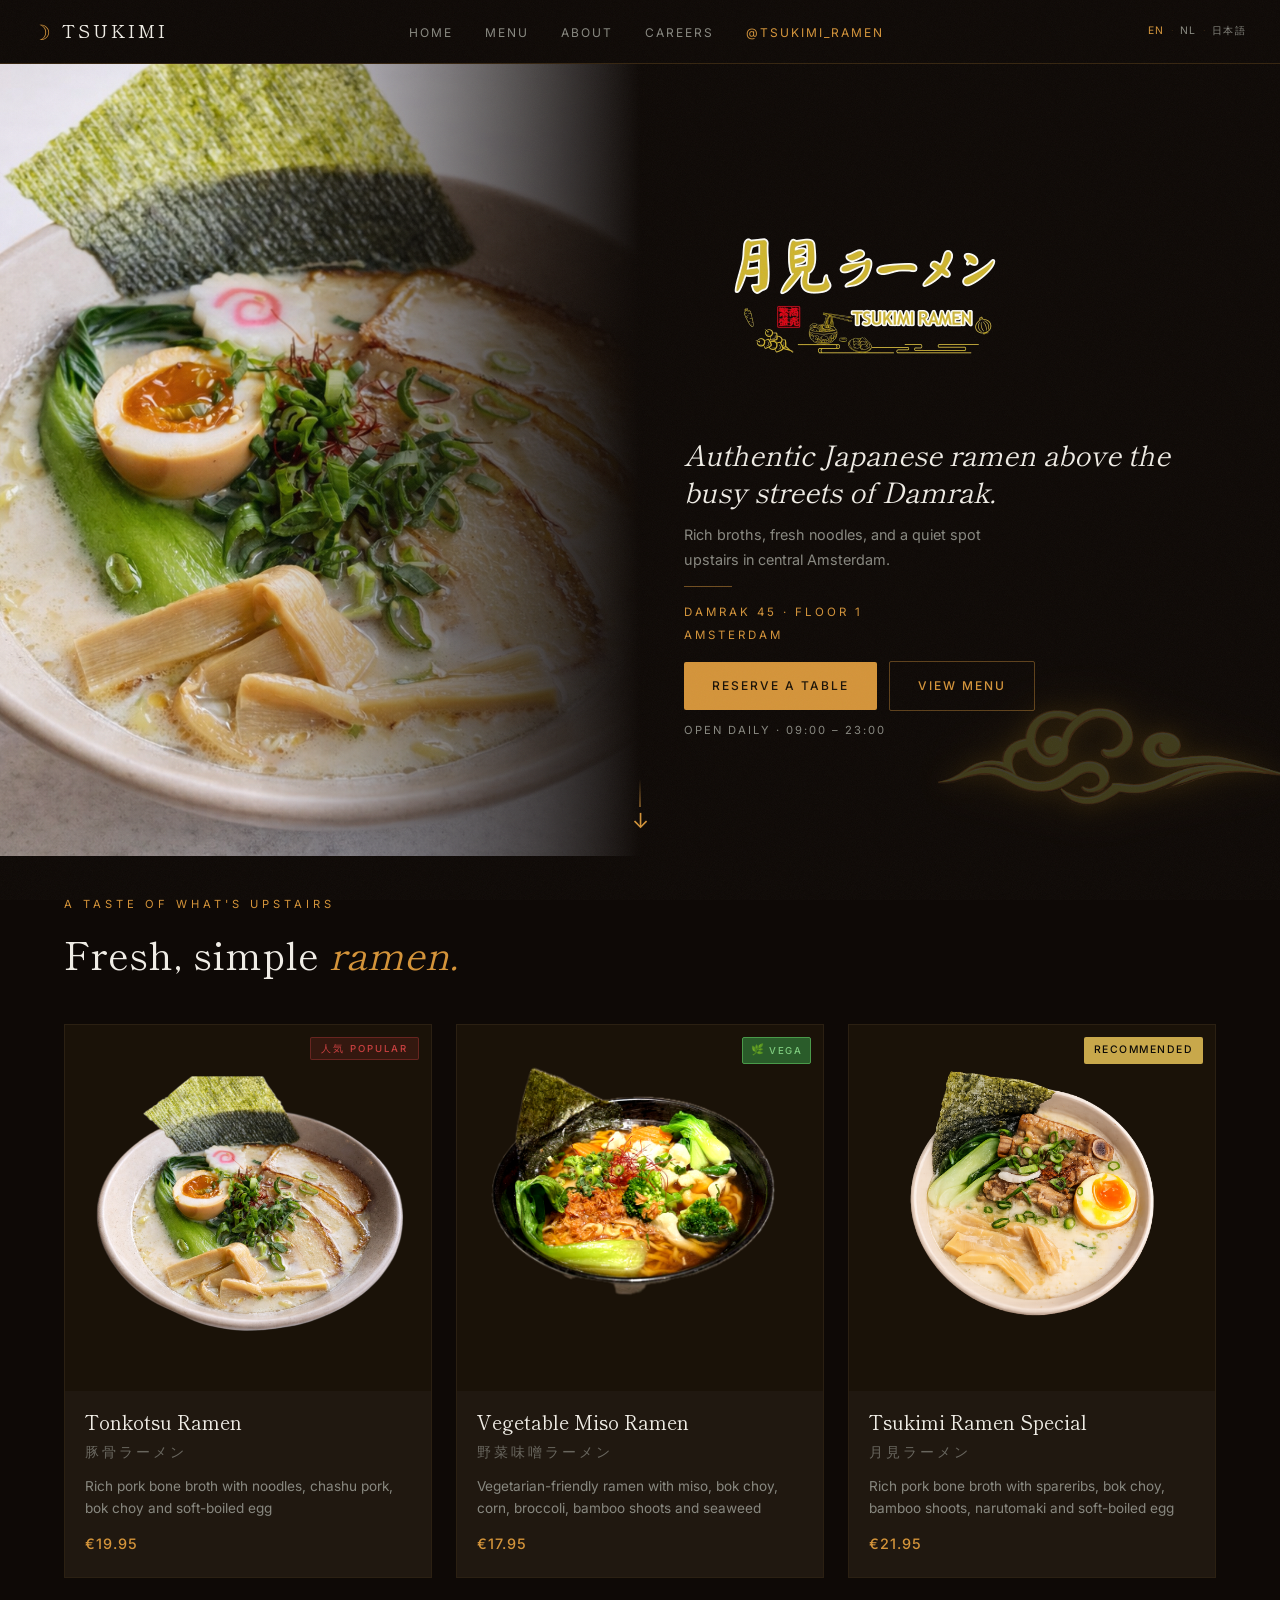
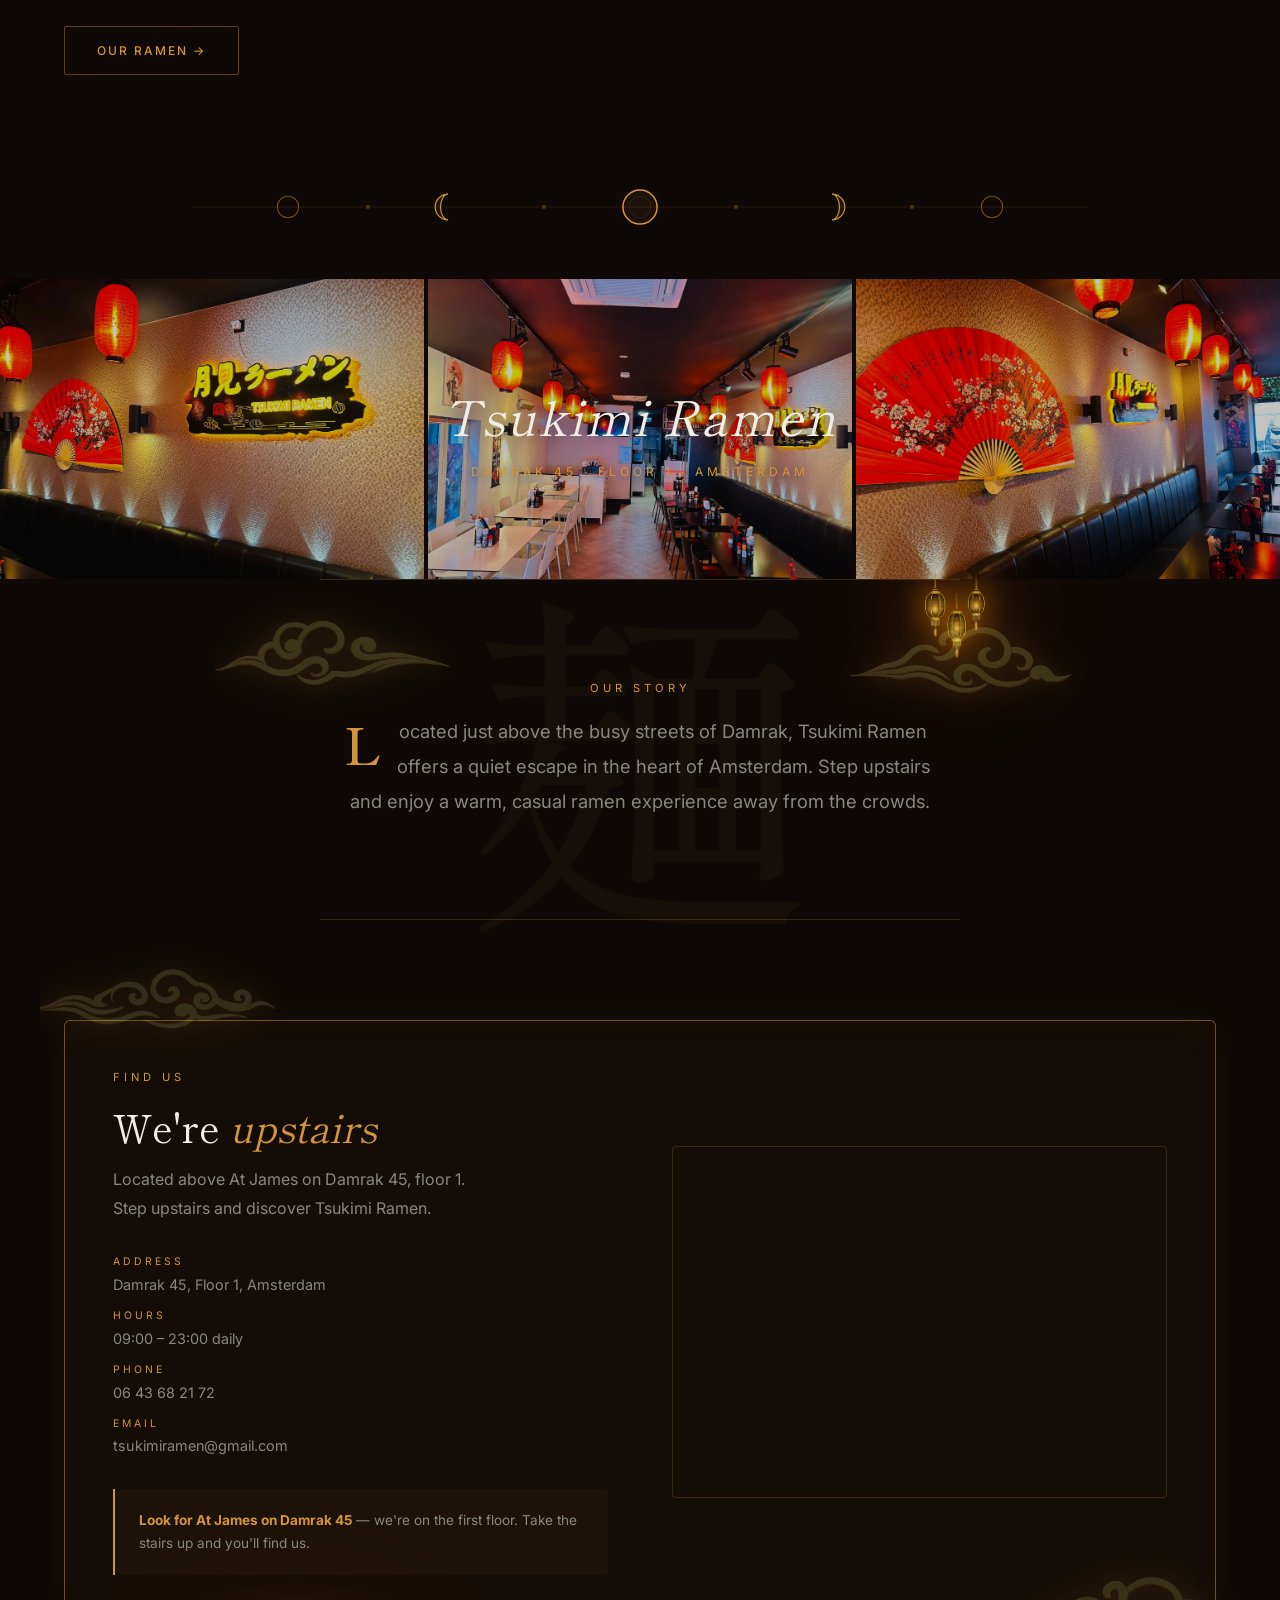
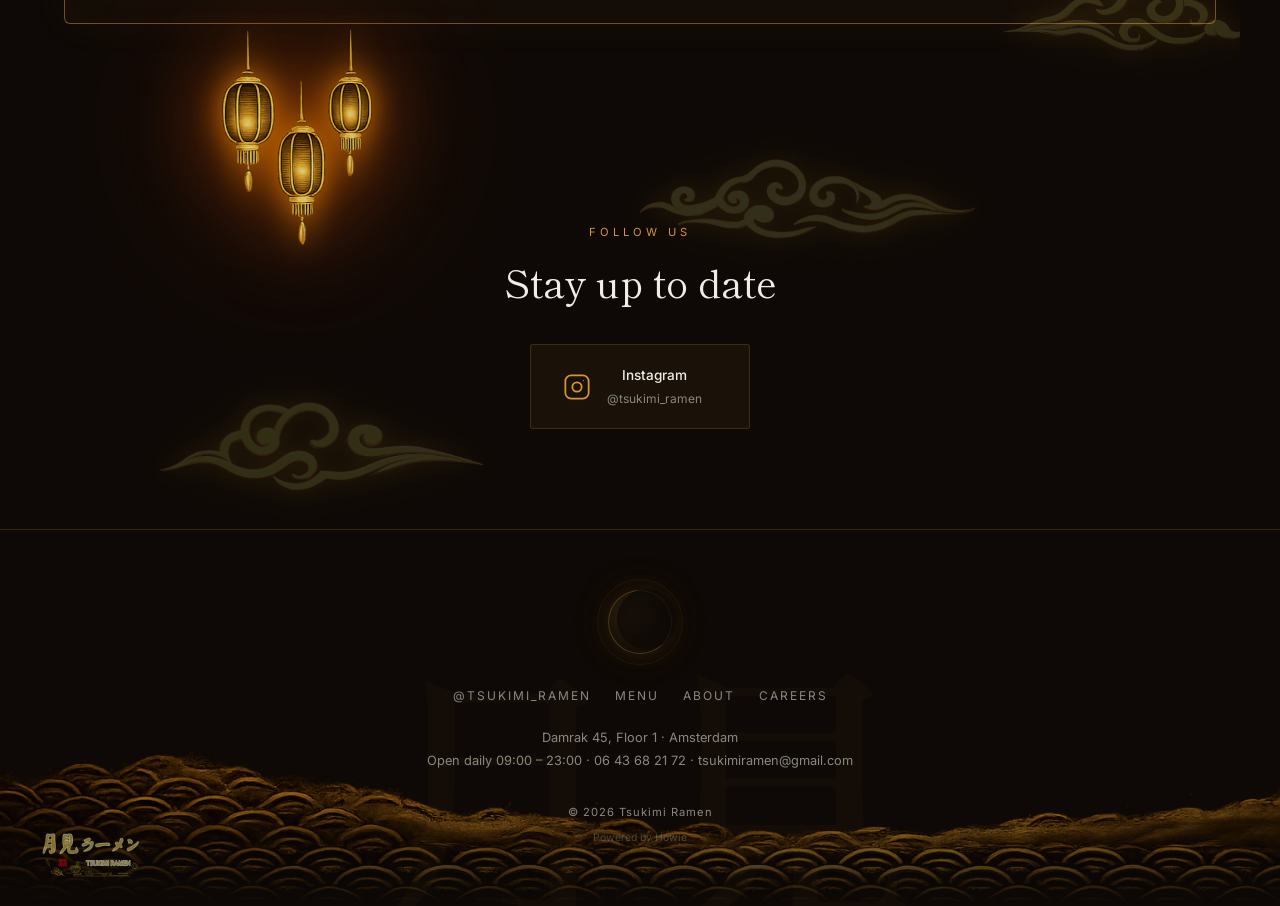
==== index.html @ 4ebd6de1 "SEO changes" ====
<!DOCTYPE html>
<html lang="en">
<head>
  <meta charset="UTF-8">
  <meta name="viewport" content="width=device-width, initial-scale=1.0">
  <title>Tsukimi Ramen — Authentic Japanese Ramen in Amsterdam</title>
  <meta name="description" content="Authentic Japanese ramen above the busy streets of Damrak. Fresh broths, handmade noodles, and a cosy spot upstairs at Damrak 45, Floor 1, Amsterdam. Open daily 09:00–23:00.">
  <meta name="keywords" content="ramen Amsterdam, Japanese restaurant Amsterdam, Tsukimi Ramen, Damrak ramen, tonkotsu ramen, ramen Centrum Amsterdam">
  <meta name="robots" content="index, follow">
  <link rel="canonical" href="https://tsukimi-ramen.com/">

  <!-- Open Graph -->
  <meta property="og:type" content="website">
  <meta property="og:url" content="https://tsukimi-ramen.com/">
  <meta property="og:title" content="Tsukimi Ramen — Authentic Japanese Ramen in Amsterdam">
  <meta property="og:description" content="Fresh broths, handmade noodles, and a cosy spot upstairs at Damrak 45, Floor 1, Amsterdam. Open daily 09:00–23:00.">
  <meta property="og:image" content="https://tsukimi-ramen.com/tsukimifotos/tsukimiramen-sfeer-2.jpg">
  <meta property="og:locale" content="en_US">
  <meta property="og:locale:alternate" content="nl_NL">
  <meta property="og:site_name" content="Tsukimi Ramen">

  <!-- Twitter Card -->
  <meta name="twitter:card" content="summary_large_image">
  <meta name="twitter:title" content="Tsukimi Ramen — Authentic Japanese Ramen in Amsterdam">
  <meta name="twitter:description" content="Fresh broths, handmade noodles, and a cosy spot upstairs at Damrak 45, Floor 1, Amsterdam.">
  <meta name="twitter:image" content="https://tsukimi-ramen.com/tsukimifotos/tsukimiramen-sfeer-2.jpg">

  <link rel="icon" href="images/logo.png" type="image/png">

  <!-- JSON-LD Restaurant Schema -->
  <script type="application/ld+json">
  {
    "@context": "https://schema.org",
    "@type": "Restaurant",
    "name": "Tsukimi Ramen",
    "url": "https://tsukimi-ramen.com",
    "logo": "https://tsukimi-ramen.com/images/tsukimi_ramen_logo_transparant.png",
    "image": "https://tsukimi-ramen.com/tsukimifotos/tsukimiramen-sfeer-2.jpg",
    "description": "Authentic Japanese ramen above the busy streets of Damrak. Fresh broths, handmade noodles, and a cosy spot on the first floor.",
    "servesCuisine": ["Japanese", "Ramen"],
    "priceRange": "€€",
    "telephone": "+31643682172",
    "email": "tsukimiramen@gmail.com",
    "address": {
      "@type": "PostalAddress",
      "streetAddress": "Damrak 45, Floor 1",
      "addressLocality": "Amsterdam",
      "postalCode": "1012 LK",
      "addressCountry": "NL"
    },
    "geo": {
      "@type": "GeoCoordinates",
      "latitude": 52.376032,
      "longitude": 4.892776
    },
    "openingHoursSpecification": [
      {
        "@type": "OpeningHoursSpecification",
        "dayOfWeek": ["Monday","Tuesday","Wednesday","Thursday","Friday","Saturday","Sunday"],
        "opens": "09:00",
        "closes": "23:00"
      }
    ],
    "sameAs": ["https://www.instagram.com/tsukimi_ramen"]
  }
  </script>
  <link rel="stylesheet" href="css/style.css">
</head>
<body>

  <!-- NAV -->
  <nav class="site-nav">
    <a href="/" class="nav-logo"><span>☽</span> Tsukimi</a>
    <button class="hamburger" id="nav-toggle-btn" aria-label="Menu"><span class="bar"></span><span class="bar"></span><span class="bar"></span></button>
    <ul class="nav-links">
      <li><a href="/" data-i18n="nav.home">Home</a></li>
      <li><a href="/menu" data-i18n="nav.menu">Menu</a></li>
      <li><a href="/about" data-i18n="nav.about">About</a></li>
      <li><a href="/careers" data-i18n="nav.careers">Vacatures</a></li>
      <li><a href="https://www.instagram.com/tsukimi_ramen" target="_blank" rel="noopener" class="nav-instagram">@tsukimi_ramen</a></li>
    </ul>
    <div class="lang-switcher">
      <button data-lang="en">EN</button>
      <span class="lang-dot">·</span>
      <button data-lang="nl">NL</button>
      <span class="lang-dot">·</span>
      <button data-lang="ja">日本語</button>
    </div>
  </nav>

  <main>

    <!-- HERO -->
    <section class="hero" style="position:relative;">
      <img src="images/wolk2-nobg.png" aria-hidden="true" style="position:absolute;left:-20px;bottom:20px;width:35%;opacity:0.2;pointer-events:none;z-index:0;">
      <img src="images/wolk3-nobg.png" aria-hidden="true" style="position:absolute;right:-20px;bottom:20px;width:30%;opacity:0.2;pointer-events:none;z-index:0;">

      <!-- Left: restaurant photo -->
      <div class="hero-photo hero-slideshow">
        <img src="tsukimifotos/tsukimiramen-sfeer-2.jpg" alt="Tsukimi Ramen restaurant" class="hero-photo-img slide active">
        <img src="tsukimifotos/Tonkotsu Foto Website.PNG" alt="Tonkotsu Ramen" class="hero-photo-img slide">
        <img src="tsukimifotos/tsukimiramen-restaurant.jpg" alt="Tsukimi Ramen restaurant" class="hero-photo-img slide">
        <img src="tsukimifotos/tsukimiramen-sfeer neon licht.jpg" alt="Tsukimi Ramen sfeer" class="hero-photo-img slide">
        <img src="tsukimifotos/tsukimi-wallart.jpg" alt="Tsukimi Ramen wandkunst" class="hero-photo-img slide">
        <img src="tsukimifotos/tsukimi-ramen-wallart2.jpg" alt="Tsukimi Ramen wandkunst 2" class="hero-photo-img slide">
        <img src="tsukimifotos/japanese-fan.jpg" alt="Japanse waaier" class="hero-photo-img slide">
      </div>

      <!-- Right: content -->
      <div class="hero-content">
        <img src="images/tsukimi_ramen_logo_transparant.png" alt="Tsukimi Ramen" class="hero-logo">
        <p class="hero-tagline" data-i18n="hero.tagline">Authentic Japanese ramen above the busy streets of Damrak.</p>
        <p class="hero-sub" data-i18n="hero.sub">Rich broths, fresh noodles, and a quiet spot upstairs in central Amsterdam.</p>
        <div class="hero-divider"></div>
        <p class="hero-address" data-i18n-html="hero.address">Damrak 45 · Floor 1<br>Amsterdam</p>
        <div class="hero-ctas">
          <a href="https://guestplan.io/?i=e2191dab7299da471a5be8f6a9a50a528686c3e5" target="_blank" rel="noopener" class="btn btn-red" data-i18n="hero.reserveBtn">Reserve a table</a>
          <a href="/menu" class="btn btn-outline" data-i18n="hero.viewMenu">View Menu</a>
        </div>
        <p class="hero-hours" data-i18n="hero.hours">Open daily · 09:00 – 23:00</p>
      </div>

      <div class="hero-arrow" aria-hidden="true"></div>
    </section>

    <!-- MENU PREVIEW -->
    <section class="section menu-preview" style="padding-top: 40px;">
      <div class="menu-preview-header reveal">
        <p class="section-label" data-i18n="menuPreview.label">A taste of what's upstairs</p>
        <h2 data-i18n-html="menuPreview.heading">Fresh, simple <em>ramen.</em></h2>
      </div>
      <div class="menu-preview-grid">

        <div class="preview-card reveal reveal-delay-1">
          <span class="hanko">人気 Popular</span>
          <div class="preview-card-shine"></div>
          <div class="preview-card-img" style="background-image: url('images/pork-bone-ramen-nobg.png'); background-size: 108%;"></div>
          <div class="preview-card-body">
            <h3 data-i18n="card.tonkotsu.name">Tonkotsu Ramen</h3>
            <p class="preview-card-jp">豚骨ラーメン</p>
            <p data-i18n="card.tonkotsu.desc">Rich pork bone broth with noodles, chashu pork, bok choy and soft-boiled egg</p>
            <span class="preview-price">€19.95</span>
          </div>
        </div>

        <div class="preview-card reveal reveal-delay-2">
          <span class="vega-tag">Vega</span>
          <div class="preview-card-shine"></div>
          <div class="preview-card-img" style="background-image: url('images/vegetarian-ramen-nobg.png')"></div>
          <div class="preview-card-body">
            <h3 data-i18n="card.veg.name">Vegetable Miso Ramen</h3>
            <p class="preview-card-jp">野菜味噌ラーメン</p>
            <p data-i18n="card.veg.desc">Vegetarian-friendly ramen with miso, bok choy, corn, broccoli, bamboo shoots and seaweed</p>
            <span class="preview-price">€17.95</span>
          </div>
        </div>

        <div class="preview-card reveal reveal-delay-3">
          <span class="recommended-tag">Recommended</span>
          <div class="preview-card-shine"></div>
          <div class="preview-card-img" style="background-image: url('images/tsukimi-special-ramen.png'); background-size: 78%;"></div>
          <div class="preview-card-body">
            <h3 data-i18n="card.special.name">Tsukimi Ramen Special</h3>
            <p class="preview-card-jp">月見ラーメン</p>
            <p data-i18n="card.special.desc">Rich pork bone broth with spareribs, bok choy, bamboo shoots, narutomaki and soft-boiled egg</p>
            <span class="preview-price">€21.95</span>
          </div>
        </div>

      </div>
      <div class="menu-preview-cta reveal">
        <a href="/menu" class="btn btn-outline" data-i18n="menuPreview.cta">Our Ramen &rarr;</a>
      </div>
    </section>

    <!-- DIVIDER: Moon phases -->
    <div class="svg-divider" aria-hidden="true">
      <svg viewBox="0 0 1200 60" fill="none" xmlns="http://www.w3.org/2000/svg">
        <line x1="180" y1="30" x2="1020" y2="30" stroke="#d4943a" stroke-width="0.4" opacity="0.25"/>
        <circle cx="270" cy="30" r="10" stroke="#d4943a" stroke-width="1" opacity="0.5"/>
        <path d="M 420,18 A 12,12 0,0,0 420,42 A 7,12 0,0,1 420,18 Z" stroke="#d4943a" stroke-width="1.1" fill="#d4943a" fill-opacity="0.08"/>
        <circle cx="600" cy="30" r="16" stroke="#d4943a" stroke-width="1.4"/>
        <circle cx="600" cy="30" r="16" fill="#d4943a" fill-opacity="0.06"/>
        <circle cx="600" cy="30" r="10" stroke="#d4943a" stroke-width="0.4" opacity="0.3"/>
        <path d="M 780,18 A 12,12 0,0,1 780,42 A 7,12 0,0,0 780,18 Z" stroke="#d4943a" stroke-width="1.1" fill="#d4943a" fill-opacity="0.08"/>
        <circle cx="930" cy="30" r="10" stroke="#d4943a" stroke-width="1" opacity="0.5"/>
        <circle cx="345" cy="30" r="2" fill="#d4943a" opacity="0.3"/>
        <circle cx="510" cy="30" r="2" fill="#d4943a" opacity="0.3"/>
        <circle cx="690" cy="30" r="2" fill="#d4943a" opacity="0.3"/>
        <circle cx="855" cy="30" r="2" fill="#d4943a" opacity="0.3"/>
      </svg>
    </div>

    <!-- PHOTO STRIP -->
    <div class="foto-strip">
      <div class="foto-strip-item"><img src="tsukimifotos/tsukimiramen-sfeer neon licht.jpg" alt="Sfeer" loading="lazy"></div>
      <div class="foto-strip-item"><img src="tsukimifotos/tsukimiramen-restaurant.jpg" alt="Restaurant" loading="lazy"></div>
      <div class="foto-strip-item"><img src="tsukimifotos/tsukimiramen-sfeer-2.jpg" alt="Sfeer 2" loading="lazy"></div>
      <div class="foto-strip-overlay">
        <p class="foto-strip-label">Tsukimi Ramen</p>
        <p class="foto-strip-sub">Damrak 45 · Floor 1 · Amsterdam</p>
      </div>
    </div>

    <!-- CONCEPT -->
    <section class="section-center concept" style="position:relative;">
      <img src="images/wolk3-nobg.png" aria-hidden="true" style="position:absolute;left:-120px;top:20px;width:40%;opacity:0.18;pointer-events:none;">
      <img src="images/wolk4-nobg.png" aria-hidden="true" style="position:absolute;right:-120px;top:10px;width:37%;opacity:0.18;transform:scaleX(-1);pointer-events:none;">
      <img src="images/lantern.png" aria-hidden="true" style="position:absolute;right:-60px;top:-10px;width:20%;opacity:0.8;pointer-events:none;z-index:0;filter:drop-shadow(0 0 15px rgba(255,140,0,0.9)) drop-shadow(0 0 40px rgba(255,100,0,0.6)) drop-shadow(0 0 80px rgba(255,80,0,0.3));">
      <span class="concept-kanji" aria-hidden="true">麺</span>
      <p class="section-label" data-i18n="concept.label">Our story</p>
      <p class="concept-text" data-i18n="concept.text">
        Located just above the busy streets of Damrak, Tsukimi Ramen offers a quiet escape
        in the heart of Amsterdam. Step upstairs and enjoy a warm, casual ramen experience
        away from the crowds.
      </p>
    </section>


    <!-- LOCATION -->
    <section class="section location" style="position:relative;overflow:hidden;">
      <img src="images/wolk2-nobg.png" aria-hidden="true" style="position:absolute;left:-20px;top:30px;width:22%;opacity:0.15;pointer-events:none;z-index:0;">
      <img src="images/wolk4-nobg.png" aria-hidden="true" style="position:absolute;right:-20px;bottom:30px;width:22%;opacity:0.15;transform:scaleX(-1);pointer-events:none;z-index:0;">
      <div class="location-inner">
        <div class="location-text">
          <p class="section-label" data-i18n="location.label">Find us</p>
          <h2 data-i18n-html="location.heading">We're <em>upstairs</em></h2>
          <p class="location-desc" data-i18n-html="location.desc">
            Located above At James on Damrak 45, floor 1.<br>
            Step upstairs and discover Tsukimi Ramen.
          </p>
          <div class="location-details">
            <div class="location-item">
              <span class="location-key" data-i18n="location.addrKey">Address</span>
              <span data-i18n="location.addrVal">Damrak 45, Floor 1, Amsterdam</span>
            </div>
            <div class="location-item">
              <span class="location-key" data-i18n="location.hoursKey">Hours</span>
              <span data-i18n="location.hoursVal">09:00 – 23:00 daily</span>
            </div>
            <div class="location-item">
              <span class="location-key" data-i18n="location.phoneKey">Phone</span>
              <a href="tel:+31643682172">06 43 68 21 72</a>
            </div>
            <div class="location-item">
              <span class="location-key" data-i18n="location.emailKey">Email</span>
              <a href="mailto:tsukimiramen@gmail.com">tsukimiramen@gmail.com</a>
            </div>
          </div>
          <div class="location-note">
            <p data-i18n-html="location.note"><strong>Look for At James on Damrak 45</strong> — we're on the first floor. Take the stairs up and you'll find us.</p>
          </div>
        </div>
        <div class="location-map">
          <iframe
            src="https://www.google.com/maps/embed?pb=!1m18!1m12!1m3!1d2435.5534019849056!2d4.892776!3d52.376032!2m3!1f0!2f0!3f0!3m2!1i1024!2i768!4f13.1!3m3!1m2!1s0x47c609c3b1c80d31%3A0x3ad09050dbdd3e3a!2sDamrak%2045%2C%201012%20LK%20Amsterdam!5e0!3m2!1snl!2snl!4v1710850000000!5m2!1snl!2snl"
            width="100%" height="350" style="border:0;"
            allowfullscreen="" loading="lazy"
            referrerpolicy="no-referrer-when-downgrade">
          </iframe>
        </div>
      </div>
    </section>

    <!-- SOCIAL -->
    <section class="section-center social-follow reveal" style="position:relative;">
      <img src="images/wolk3-nobg.png" aria-hidden="true" style="position:absolute;left:-180px;bottom:10px;width:55%;opacity:0.15;pointer-events:none;">
      <img src="images/wolk2-nobg.png" aria-hidden="true" style="position:absolute;right:-20px;top:10px;width:55%;opacity:0.15;transform:scaleX(-1);pointer-events:none;">
      <img src="images/lantern.png" aria-hidden="true" style="position:absolute;left:-180px;top:-100px;width:50%;opacity:0.85;pointer-events:none;z-index:0;filter:drop-shadow(0 0 15px rgba(255,140,0,0.9)) drop-shadow(0 0 40px rgba(255,100,0,0.6)) drop-shadow(0 0 80px rgba(255,80,0,0.3));">
      <p class="section-label" data-i18n="social.label">Volg ons</p>
      <h2 data-i18n="social.heading">Blijf op de hoogte</h2>
      <div class="social-cards">
        <a href="https://www.instagram.com/tsukimi_ramen" target="_blank" rel="noopener" class="social-card">
          <svg class="social-icon" viewBox="0 0 24 24" fill="none" stroke="currentColor" stroke-width="1.5" stroke-linecap="round" stroke-linejoin="round"><rect x="2" y="2" width="20" height="20" rx="5"/><circle cx="12" cy="12" r="4"/><circle cx="17.5" cy="6.5" r="0.5" fill="currentColor" stroke="none"/></svg>
          <div>
            <p class="social-platform">Instagram</p>
            <p class="social-handle">@tsukimi_ramen</p>
          </div>
        </a>
      </div>
    </section>

  </main>

  <!-- FOOTER -->
  <footer class="site-footer">
    <div class="footer-bg-kanji" aria-hidden="true">月見</div>
    <div class="footer-moon" aria-hidden="true"></div>
    <div class="footer-logo"><img src="images/tsukimi_ramen_logo_transparant.png" alt="Tsukimi Ramen"></div>
    <div class="footer-links">
      <a href="https://www.instagram.com/tsukimi_ramen" target="_blank" rel="noopener">@tsukimi_ramen</a>
      <a href="/menu" data-i18n="footer.menu">Menu</a>
      <a href="/about" data-i18n="footer.about">About</a>
      <a href="/careers" data-i18n="footer.careers">Vacatures</a>
    </div>
    <div class="footer-info">
      Damrak 45, Floor 1 · Amsterdam<br>
      Open daily 09:00 – 23:00 · <a href="tel:+31643682172">06 43 68 21 72</a> · <a href="mailto:tsukimiramen@gmail.com">tsukimiramen@gmail.com</a>
    </div>
    <div class="footer-copy">© 2026 Tsukimi Ramen</div>
    <div class="footer-powered">Powered by <a href="https://nicknamee.github.io" target="_blank" rel="noopener">Howie</a></div>
    <img src="images/footer-dak.png" aria-hidden="true" style="position:absolute;bottom:0;left:0;width:100%;display:block;opacity:0.8;pointer-events:none;-webkit-mask-image:linear-gradient(to bottom, black 40%, transparent 100%);mask-image:linear-gradient(to bottom, black 40%, transparent 100%);">
  </footer>

  <script>
    // Scroll reveal
    const revealObserver = new IntersectionObserver((entries) => {
      entries.forEach(e => { if (e.isIntersecting) e.target.classList.add('visible'); });
    }, { threshold: 0.1, rootMargin: '0px 0px -40px 0px' });
    document.querySelectorAll('.reveal').forEach(el => revealObserver.observe(el));

    // 3D card tilt + shine
    if (window.innerWidth > 768) {
      document.querySelectorAll('.preview-card').forEach(card => {
        const shine = card.querySelector('.preview-card-shine');
        card.addEventListener('mousemove', (e) => {
          const r = card.getBoundingClientRect();
          const x = e.clientX - r.left, y = e.clientY - r.top;
          const rx = ((y - r.height/2) / r.height) * -6;
          const ry = ((x - r.width/2) / r.width) * 6;
          card.style.transform = `perspective(800px) rotateX(${rx}deg) rotateY(${ry}deg) translateZ(8px)`;
          if (shine) {
            shine.style.setProperty('--shine-x', (x/r.width*100)+'%');
            shine.style.setProperty('--shine-y', (y/r.height*100)+'%');
          }
        });
        card.addEventListener('mouseleave', () => {
          card.style.transform = 'perspective(800px) rotateX(0) rotateY(0) translateZ(0)';
        });
      });
    }
  </script>
  <script>
    (function() {
      var slides = document.querySelectorAll('.hero-slideshow .slide');
      var current = 0;
      setInterval(function() {
        slides[current].classList.remove('active');
        current = (current + 1) % slides.length;
        slides[current].classList.add('active');
      }, 4000);
    })();
  </script>
  <script src="js/i18n.js"></script>
  <script>
    (function(g,s,t,p,l,n){
      g["_gstpln"]={};
      (l=s.createElement(t)),(n=s.getElementsByTagName(t)[0]);
      l.async=1;l.src=p;n.parentNode.insertBefore(l,n);
    })(window,document,"script","https://cdn.guestplan.com/widget.js");
    _gstpln.accessKey = "e2191dab7299da471a5be8f6a9a50a528686c3e5";
  </script>
</body>
</html>
---- css/style.css ----
/* =============================================
   TSUKIMI RAMEN — style.css
   ============================================= */

/* --- Google Fonts import --- */
@import url('https://fonts.googleapis.com/css2?family=Shippori+Mincho:wght@400;700&family=Inter:wght@400;500&display=swap');

/* --- Design tokens --- */
:root {
  --bg:          #0e0906;
  --surface:     #1a1208;
  --surface-2:   #201810;
  --gold:        #d4943a;
  --gold-light:  #e8b86d;
  --gold-dim:    rgba(212, 148, 58, 0.15);
  --gold-border: rgba(212, 148, 58, 0.2);
  --gold-glow:   rgba(212, 148, 58, 0.25);
  --red:         #c94040;
  --red-dim:     rgba(201, 64, 64, 0.15);
  --red-border:  rgba(201, 64, 64, 0.35);
  --text:        #f0ede6;
  --muted:       #888880;
  --font-head:   'Shippori Mincho', serif;
  --font-body:   'Inter', sans-serif;
}

/* =============================================
   GRAIN TEXTURE OVERLAY
   ============================================= */
body::after {
  content: '';
  position: fixed;
  inset: 0;
  z-index: 9999;
  pointer-events: none;
  opacity: 0.04;
  background-image: url("data:image/svg+xml,%3Csvg viewBox='0 0 256 256' xmlns='http://www.w3.org/2000/svg'%3E%3Cfilter id='noise'%3E%3CfeTurbulence type='fractalNoise' baseFrequency='0.85' numOctaves='4' stitchTiles='stitch'/%3E%3C/filter%3E%3Crect width='100%25' height='100%25' filter='url(%23noise)'/%3E%3C/svg%3E");
  background-size: 180px 180px;
}

/* --- Reset --- */
*, *::before, *::after { box-sizing: border-box; margin: 0; padding: 0; }
html { scroll-behavior: smooth; }
body {
  background: var(--bg);
  color: var(--text);
  font-family: var(--font-body);
  font-size: 16px;
  line-height: 1.6;
  -webkit-font-smoothing: antialiased;
}
img { display: block; max-width: 100%; }
a { color: inherit; text-decoration: none; }

/* --- Typography --- */
h1, h2, h3, h4 {
  font-family: var(--font-head);
  font-weight: 300;
  line-height: 1.2;
  color: var(--text);
}
h1 { font-size: clamp(2rem, 5vw, 3.5rem); }
h2 { font-size: clamp(1.8rem, 3vw, 2.8rem); }
h3 { font-size: 1.4rem; }

/* Gold italic on em inside headings */
h2 em, h3 em {
  font-style: italic;
  color: var(--gold);
  -webkit-text-fill-color: var(--gold);
}

/* --- Buttons --- */
.btn {
  display: inline-block;
  padding: 14px 32px;
  font-family: var(--font-body);
  font-size: 0.75rem;
  font-weight: 500;
  letter-spacing: 2px;
  text-transform: uppercase;
  cursor: pointer;
  border: none;
  transition: all 0.3s ease;
  border-radius: 2px;
}
.btn-gold {
  background: var(--gold);
  color: #0a0a0a;
}
.btn-gold:hover {
  background: var(--gold-light);
  transform: translateY(-2px);
  box-shadow: 0 8px 32px var(--gold-glow);
}
.btn-outline {
  background: transparent;
  color: var(--gold);
  border: 1px solid rgba(212, 148, 58, 0.4);
}
.btn-outline:hover {
  border-color: var(--gold);
  background: rgba(212, 148, 58, 0.06);
  transform: translateY(-2px);
}
.btn-red {
  background: var(--gold);
  color: #1a1207;
}
.btn-red:hover {
  background: #c8a84b;
  transform: translateY(-2px);
  box-shadow: 0 8px 32px rgba(200, 168, 75, 0.4);
}

/* --- Scroll reveal animations --- */
.reveal {
  opacity: 0;
  transform: translateY(40px);
  transition: opacity 0.8s cubic-bezier(0.25, 0.46, 0.45, 0.94),
              transform 0.8s cubic-bezier(0.25, 0.46, 0.45, 0.94);
}
.reveal.visible {
  opacity: 1;
  transform: translateY(0);
}
.reveal-delay-1 { transition-delay: 0.1s; }
.reveal-delay-2 { transition-delay: 0.2s; }
.reveal-delay-3 { transition-delay: 0.3s; }

@keyframes fadeUp {
  from { opacity: 0; transform: translateY(30px); }
  to   { opacity: 1; transform: translateY(0); }
}

/* --- Section base --- */
.section {
  padding: 100px 24px;
  max-width: 1200px;
  margin: 0 auto;
}
.section-full {
  padding: 100px 24px;
}
.section-center {
  text-align: center;
  max-width: 640px;
  margin: 0 auto;
  padding: 100px 24px;
}
.section-label {
  font-family: var(--font-body);
  font-size: 0.7rem;
  letter-spacing: 4px;
  text-transform: uppercase;
  color: var(--gold);
  margin-bottom: 16px;
}

/* =============================================
   NAVIGATION
   ============================================= */
.site-nav {
  position: fixed;
  top: 0; left: 0; right: 0;
  z-index: 100;
  background: var(--bg);
  border-bottom: 1px solid var(--gold-border);
  display: flex;
  align-items: center;
  justify-content: space-between;
  padding: 0 32px;
  height: 64px;
}

.nav-logo {
  font-family: var(--font-head);
  font-size: 1.1rem;
  letter-spacing: 3px;
  text-transform: uppercase;
  color: var(--text);
  display: flex;
  align-items: center;
  gap: 8px;
}
.nav-logo span { color: var(--gold); font-size: 1.3rem; }

.nav-links {
  display: flex;
  align-items: center;
  gap: 32px;
  list-style: none;
}
.nav-links a {
  font-size: 0.75rem;
  letter-spacing: 2px;
  text-transform: uppercase;
  color: var(--muted);
  transition: color 0.3s;
  position: relative;
}
.nav-links a::after {
  content: '';
  position: absolute;
  bottom: -4px;
  left: 0;
  width: 0;
  height: 1px;
  background: var(--gold);
  transition: width 0.3s;
}
.nav-links a:hover { color: var(--text); }
.nav-links a:hover::after { width: 100%; }
.nav-links .nav-reserve {
  color: #0e0906;
  background: var(--gold);
  padding: 8px 20px;
  border-radius: 2px;
  font-weight: 500;
}
.nav-links .nav-reserve::after { display: none; }
.nav-links .nav-reserve:hover {
  background: var(--gold-light);
  color: #0e0906;
}
.nav-links .nav-instagram { color: var(--gold); }
.nav-links .nav-instagram:hover { color: var(--gold-light); }

/* --- Language switcher --- */
.lang-switcher {
  display: flex;
  align-items: center;
  gap: 4px;
  margin-left: 20px;
}
.lang-switcher button {
  background: none;
  border: none;
  cursor: pointer;
  font-family: var(--font-body);
  font-size: 0.65rem;
  letter-spacing: 1.5px;
  text-transform: uppercase;
  color: var(--muted);
  padding: 4px 2px;
  transition: color 0.3s;
  line-height: 1;
}
.lang-switcher button:hover { color: var(--text); }
.lang-switcher button.active { color: var(--gold); }
.lang-dot {
  color: var(--gold-border);
  font-size: 0.55rem;
  line-height: 1;
  user-select: none;
}

/* Hamburger button */
.hamburger {
  display: none;
  background: none;
  border: none;
  cursor: pointer;
  padding: 6px 4px;
  flex-direction: column;
  justify-content: center;
  align-items: center;
  gap: 5px;
  width: 32px;
  height: 32px;
}
.hamburger .bar {
  display: block;
  width: 22px;
  height: 1.5px;
  background: var(--text);
  border-radius: 2px;
  transition: transform 0.6s ease, opacity 0.4s ease, background 0.4s ease;
  transform-origin: center;
}
.site-nav.nav-open .hamburger .bar { background: var(--gold); }
.site-nav.nav-open .hamburger .bar:nth-child(1) { transform: translateY(6.5px) rotate(45deg); }
.site-nav.nav-open .hamburger .bar:nth-child(2) { opacity: 0; transform: scaleX(0); }
.site-nav.nav-open .hamburger .bar:nth-child(3) { transform: translateY(-6.5px) rotate(-45deg); }

/* --- Page offset for fixed nav --- */
body { padding-top: 64px; }

/* =============================================
   CLOUD GLOW EFFECT
   ============================================= */
img[src*="wolk"] {
  filter: sepia(1) saturate(3) hue-rotate(-10deg) brightness(1.1)
          drop-shadow(0 0 10px rgba(180,130,20,0.9))
          drop-shadow(0 0 25px rgba(180,130,20,0.5));
}

/* =============================================
   FOOTER
   ============================================= */
.site-footer {
  background: var(--bg);
  border-top: 1px solid var(--gold-border);
  padding: 60px 24px;
  text-align: center;
  position: relative;
  overflow: hidden;
}

.footer-bg-kanji {
  position: absolute;
  bottom: -20px;
  left: 50%;
  transform: translateX(-50%);
  font-family: var(--font-head);
  font-size: clamp(160px, 22vw, 300px);
  font-weight: 600;
  color: var(--gold);
  opacity: 0.03;
  pointer-events: none;
  user-select: none;
  white-space: nowrap;
  line-height: 1;
}

/* Decorative moon */
.footer-moon {
  width: 64px;
  height: 64px;
  border-radius: 50%;
  background: radial-gradient(circle at 38% 38%,
    rgba(212, 148, 58, 0.18) 0%,
    rgba(212, 148, 58, 0.06) 50%,
    transparent 100%
  );
  border: 1px solid rgba(212, 148, 58, 0.3);
  margin: 0 auto 32px;
  position: relative;
  z-index: 1;
  box-shadow:
    0 0 24px rgba(212, 148, 58, 0.12),
    0 0 60px rgba(212, 148, 58, 0.06);
  animation: moon-breathe 6s ease-in-out infinite;
}
.footer-moon::before {
  content: '';
  position: absolute;
  top: -2px; left: 8px;
  width: 60px;
  height: 60px;
  border-radius: 50%;
  background: var(--bg);
  opacity: 0.75;
}
.footer-moon::after {
  content: '';
  position: absolute;
  inset: -12px;
  border-radius: 50%;
  border: 1px solid rgba(212, 148, 58, 0.08);
}
@keyframes moon-breathe {
  0%, 100% { box-shadow: 0 0 24px rgba(212,148,58,0.12), 0 0 60px rgba(212,148,58,0.06); }
  50%       { box-shadow: 0 0 36px rgba(212,148,58,0.2),  0 0 80px rgba(212,148,58,0.10); }
}

.footer-logo {
  position: absolute;
  bottom: 0;
  left: 24px;
  z-index: 1;
  opacity: 0.6;
}
.footer-logo img {
  height: 100px;
  width: auto;
}

@media (max-width: 600px) {
  .footer-logo { display: none; }
}

.footer-links {
  display: flex;
  justify-content: center;
  align-items: center;
  gap: 24px;
  margin-bottom: 20px;
  flex-wrap: wrap;
  position: relative;
  z-index: 1;
}
.footer-links a {
  font-size: 0.75rem;
  letter-spacing: 2px;
  text-transform: uppercase;
  color: var(--muted);
  transition: color 0.2s;
}
.footer-links a:hover { color: var(--gold); }

.footer-insta {
  display: inline-flex;
  align-items: center;
  gap: 6px;
  font-size: 0.78rem;
  letter-spacing: 1px;
  color: var(--gold);
  border: 1px solid var(--gold-border);
  border-radius: 20px;
  padding: 6px 14px;
  transition: background 0.2s, color 0.2s;
  text-transform: none;
  letter-spacing: 0;
}
.footer-insta:hover {
  background: var(--gold-dim);
  color: var(--gold-light);
}

.footer-info {
  font-size: 0.8rem;
  color: var(--muted);
  line-height: 1.8;
  position: relative;
  z-index: 1;
}
.footer-info a { color: var(--muted); transition: color 0.2s; }
.footer-info a:hover { color: var(--gold); }

.footer-copy {
  margin-top: 32px;
  font-size: 0.7rem;
  color: var(--muted);
  letter-spacing: 1px;
  position: relative;
  z-index: 1;
}
.footer-powered {
  margin-top: 8px;
  font-size: 0.65rem;
  color: rgba(136, 136, 128, 0.45);
  position: relative;
  z-index: 1;
}
.footer-powered a {
  color: rgba(136, 136, 128, 0.45);
  transition: color 0.2s;
}
.footer-powered a:hover { color: var(--gold); }

/* =============================================
   HERO
   ============================================= */
.hero {
  position: relative;
  height: 88vh;
  min-height: 560px;
  display: grid;
  grid-template-columns: 1fr 1fr;
  overflow: hidden;
}

/* Photo side */
.hero-photo {
  position: relative;
  overflow: hidden;
}
.hero-photo-img {
  width: 100%;
  height: 100%;
  object-fit: cover;
  object-position: center 30%;
  display: block;
}
.hero-slideshow {
  position: relative;
}
.hero-slideshow .slide {
  position: absolute;
  inset: 0;
  opacity: 0;
  transition: opacity 1.2s ease-in-out;
}
.hero-slideshow .slide:first-child {
  position: relative;
}
.hero-slideshow .slide.active {
  opacity: 1;
}
.hero-photo::after {
  content: '';
  position: absolute;
  inset: 0;
  background: linear-gradient(to right, rgba(14,9,6,0.05) 40%, var(--bg) 100%);
}

/* Content side */
.hero-content {
  display: flex;
  flex-direction: column;
  justify-content: center;
  gap: 14px;
  padding: 48px 56px 48px 44px;
  position: relative;
  z-index: 1;
  overflow: visible;
}
.hero-logo {
  width: min(360px, 90%);
  height: auto;
  margin-top: -20px;
  margin-bottom: -12px;
}
.hero-tagline {
  font-family: var(--font-head);
  font-size: clamp(1.5rem, 2.2vw, 2.2rem);
  font-weight: 400;
  font-style: italic;
  color: var(--text);
  line-height: 1.3;
}
.hero-sub {
  font-size: 0.9rem;
  color: var(--muted);
  line-height: 1.7;
  max-width: 340px;
}
.hero-divider {
  width: 48px;
  height: 1px;
  background: var(--gold);
  opacity: 0.5;
}
.hero-address {
  font-size: 0.72rem;
  letter-spacing: 3px;
  text-transform: uppercase;
  color: var(--gold);
  line-height: 2;
}
.hero-ctas {
  display: flex;
  flex-direction: row;
  gap: 12px;
  align-items: center;
  flex-wrap: wrap;
}
.hero-ctas .btn {
  text-align: center;
  padding: 14px 28px;
}
.hero-hours {
  font-size: 0.7rem;
  letter-spacing: 2px;
  text-transform: uppercase;
  color: var(--muted);
  line-height: 1;
}

/* Scroll arrow */
.hero-arrow {
  position: absolute;
  bottom: 24px;
  left: 50%;
  transform: translateX(-50%);
  z-index: 2;
  display: flex;
  flex-direction: column;
  align-items: center;
  gap: 4px;
  animation: arrow-bounce 1.8s ease-in-out infinite;
}
.hero-arrow::before {
  content: '';
  display: block;
  width: 1px;
  height: 28px;
  background: linear-gradient(to bottom, transparent, var(--gold));
}
.hero-arrow::after {
  content: '↓';
  font-size: 1.3rem;
  color: var(--gold);
  line-height: 1;
}
@keyframes arrow-bounce {
  0%, 100% { transform: translateX(-50%) translateY(0);   opacity: 0.7; }
  50%       { transform: translateX(-50%) translateY(6px); opacity: 1; }
}

/* =============================================
   SVG DIVIDERS
   ============================================= */
.svg-divider {
  width: 100%;
  overflow: hidden;
  display: block;
  line-height: 0;
  padding: 0;
  margin: 0;
}
.reserve-cta-clouds {
  margin-top: 60px;
}
.reserve-cta-ramen {
  position: absolute;
  right: 4%;
  bottom: 0;
  height: 85%;
  width: auto;
  pointer-events: none;
  filter: brightness(0) invert(1);
  opacity: 0.06;
}
.svg-divider svg {
  display: block;
  width: 100%;
  height: auto;
}

/* =============================================
   CONCEPT
   ============================================= */
.concept {
  border-top: 1px solid var(--gold-border);
  border-bottom: 1px solid var(--gold-border);
  position: relative;
}
.concept-kanji {
  position: absolute;
  font-family: var(--font-head);
  font-size: clamp(200px, 28vw, 380px);
  color: rgba(212, 148, 58, 0.035);
  pointer-events: none;
  user-select: none;
  line-height: 1;
  top: 50%;
  left: 50%;
  transform: translate(-50%, -50%);
  z-index: 0;
}
.concept > *:not(.concept-kanji) {
  position: relative;
  z-index: 1;
}
.concept-text {
  font-size: 1.15rem;
  color: var(--muted);
  line-height: 1.9;
  margin-top: 16px;
}
.concept-text::first-letter {
  font-family: var(--font-head);
  font-size: 3.2rem;
  float: left;
  line-height: 1;
  margin-right: 8px;
  margin-top: 4px;
  color: var(--gold);
  font-weight: 600;
}

/* =============================================
   MENU PREVIEW
   ============================================= */
.menu-preview-header {
  margin-bottom: 48px;
}
.menu-preview-grid {
  display: grid;
  grid-template-columns: repeat(3, 1fr);
  gap: 24px;
}
.preview-card {
  background: var(--surface-2);
  border: 1px solid rgba(212, 148, 58, 0.06);
  overflow: hidden;
  position: relative;
  transition: transform 0.2s ease-out, border-color 0.4s, box-shadow 0.4s;
  will-change: transform;
}
.preview-card:hover {
  border-color: rgba(212, 148, 58, 0.2);
  box-shadow: 0 16px 48px rgba(0,0,0,0.4), 0 0 0 1px rgba(212,148,58,0.1);
}

.preview-card-img {
  width: 100%;
  aspect-ratio: 4 / 4;
  background: var(--surface);
  background-repeat: no-repeat;
  background-position: center;
  background-size: 95%;
  transition: background-size 0.5s ease;
}
.preview-card:hover .preview-card-img { background-size: 100%; }

.preview-card-jp {
  font-size: 0.65rem;
  color: var(--gold);
  letter-spacing: 3px;
  margin-bottom: 6px;
  text-transform: uppercase;
  opacity: 0.7;
}
.preview-card-body {
  padding: 20px;
}
.preview-card-body h3 {
  font-size: 1.2rem;
  margin-bottom: 8px;
}
.preview-card-body p {
  font-size: 0.85rem;
  color: var(--muted);
  line-height: 1.6;
  margin-bottom: 12px;
}
.preview-price {
  font-family: var(--font-body);
  font-weight: 500;
  font-size: 0.9rem;
  color: var(--gold);
  letter-spacing: 1px;
}
.menu-preview-cta {
  margin-top: 48px;
}

/* ── SOCIAL FOLLOW ── */
.social-follow h2 {
  margin-bottom: 40px;
}
.social-cards {
  display: flex;
  gap: 16px;
  justify-content: center;
  flex-wrap: wrap;
}
.social-card {
  display: flex;
  align-items: center;
  gap: 16px;
  background: var(--surface);
  border: 1px solid var(--gold-border);
  padding: 20px 32px;
  border-radius: 3px;
  text-decoration: none;
  transition: border-color 0.3s, box-shadow 0.3s;
  min-width: 220px;
}
.social-card:hover {
  border-color: var(--gold);
  box-shadow: 0 8px 32px rgba(0,0,0,0.3);
}
.social-icon {
  width: 28px;
  height: 28px;
  color: var(--gold);
  flex-shrink: 0;
}
.social-platform {
  font-family: var(--font-body);
  font-size: 0.85rem;
  font-weight: 500;
  color: var(--text);
  margin-bottom: 2px;
}
.social-handle {
  font-size: 0.75rem;
  color: var(--muted);
}

/* Hanko stamp badge */
.hanko {
  position: absolute;
  top: 12px;
  right: 12px;
  z-index: 3;
  background: var(--red-dim);
  border: 1px solid var(--red-border);
  color: var(--red);
  font-size: 0.6rem;
  letter-spacing: 2px;
  text-transform: uppercase;
  padding: 3px 10px;
  border-radius: 2px;
  font-family: var(--font-body);
  font-weight: 500;
}

/* =============================================
   PHOTO STRIP
   ============================================= */
.photo-strip {
  position: relative;
  width: 100%;
  height: 500px;
  overflow: hidden;
}
.photo-strip img {
  width: 100%;
  height: 100%;
  object-fit: cover;
  object-position: center;
  display: block;
}
.photo-strip-overlay {
  position: absolute;
  inset: 0;
  background: linear-gradient(
    to right,
    rgba(14, 9, 6, 0.85) 0%,
    rgba(14, 9, 6, 0.4) 50%,
    rgba(14, 9, 6, 0.2) 100%
  );
  z-index: 1;
}
.photo-strip-text {
  position: absolute;
  bottom: 60px;
  left: 80px;
  z-index: 2;
}
.photo-strip-text h2 {
  font-size: clamp(2.5rem, 5vw, 4rem);
  margin-top: 8px;
}

/* =============================================
   RESERVE CTA
   ============================================= */
.reserve-cta {
  background: linear-gradient(135deg, var(--surface-2), rgba(212,148,58,0.04));
  border-top: 1px solid var(--gold-border);
  border-bottom: 1px solid var(--gold-border);
  text-align: center;
  position: relative;
  overflow: hidden;
}
.reserve-cta::before {
  content: '';
  position: absolute;
  top: -60px; right: -60px;
  width: 250px; height: 250px;
  border-radius: 50%;
  background: radial-gradient(circle, rgba(212,148,58,0.06), transparent 70%);
  pointer-events: none;
}
.reserve-cta-inner {
  max-width: 600px;
  margin: 0 auto;
}
.reserve-cta h2 {
  color: var(--text);
  margin-bottom: 16px;
}
.reserve-sub {
  color: var(--muted);
  margin-bottom: 32px;
  font-size: 1rem;
}
.reserve-note {
  margin-top: 16px;
  font-size: 0.75rem;
  color: var(--muted);
  font-style: italic;
}

/* =============================================
   LOCATION
   ============================================= */
.location-inner {
  display: grid;
  grid-template-columns: 1fr 1fr;
  gap: 64px;
  align-items: center;
  border: 1px solid rgba(212, 148, 58, 0.5);
  border-radius: 6px;
  padding: 48px;
  background: rgba(212, 148, 58, 0.03);
  box-shadow: 0 0 40px rgba(212, 148, 58, 0.05), inset 0 0 40px rgba(212, 148, 58, 0.02);
}
.location-desc {
  color: var(--muted);
  margin: 16px 0 32px;
  line-height: 1.8;
}
.location-details {
  display: flex;
  flex-direction: column;
  gap: 12px;
}
.location-item {
  display: flex;
  flex-direction: column;
  gap: 2px;
}
.location-key {
  font-size: 0.65rem;
  letter-spacing: 3px;
  text-transform: uppercase;
  color: var(--gold);
}
.location-item span:not(.location-key),
.location-item a {
  font-size: 0.9rem;
  color: var(--muted);
}
.location-item a:hover { color: var(--gold); }
/* Upstairs note */
.location-note {
  margin-top: 32px;
  padding: 20px 24px;
  background: rgba(212, 148, 58, 0.04);
  border-left: 2px solid var(--gold);
  border-radius: 0 4px 4px 0;
}
.location-note p {
  font-size: 0.85rem;
  color: var(--muted);
  line-height: 1.7;
}
.location-note strong { color: var(--gold); }

.location-map {
  border-radius: 4px;
  overflow: hidden;
  border: 1px solid var(--gold-border);
}
.location-map iframe {
  display: block;
  width: 100%;
  filter: grayscale(0.8) contrast(1.1);
  opacity: 0.8;
  transition: all 0.5s;
}
.location-map:hover iframe {
  filter: grayscale(0.3);
  opacity: 1;
}

/* =============================================
   MENU PAGE
   ============================================= */
.menu-page-header {
  padding-top: 80px;
  padding-bottom: 40px;
  border-bottom: 1px solid var(--gold-border);
}
.menu-page-header h1 {
  font-size: clamp(3rem, 6vw, 5rem);
  font-weight: 600;
  font-style: italic;
  letter-spacing: -1px;
}
.menu-page-subtitle {
  margin-top: 12px;
  font-size: 1rem;
  color: var(--muted);
  font-style: italic;
}
.menu-category { border-bottom: 1px solid rgba(255,255,255,0.06); }
.menu-cat-title {
  display: flex;
  align-items: baseline;
  gap: 20px;
  font-size: clamp(2.8rem, 5vw, 4rem);
  font-weight: 700;
  font-style: normal;
  margin-bottom: 36px;
  padding-bottom: 16px;
  color: var(--text);
  border-bottom: 2px solid var(--gold);
  letter-spacing: 0;
}
.menu-cat-title span:last-child {
  font-size: 0.7rem;
  letter-spacing: 4px;
  color: rgba(212,148,58,0.6);
  text-transform: uppercase;
  font-weight: 400;
}

/* Ramen cards grid */
.ramen-grid {
  display: grid;
  grid-template-columns: repeat(2, 1fr);
  gap: 32px;
}
.ramen-card {
  background: var(--surface);
  border: 1px solid rgba(212, 148, 58, 0.08);
  display: flex;
  flex-direction: column;
  transition: border-color 0.3s, box-shadow 0.3s;
}
.ramen-card:hover {
  border-color: rgba(212, 148, 58, 0.22);
  box-shadow: 0 8px 32px rgba(0,0,0,0.3);
}
.ramen-card img {
  width: 100%;
  height: 320px;
  object-fit: contain;
  padding: 12px;
  background: var(--surface-2);
}
.ramen-card-body {
  padding: 24px;
  flex: 1;
  display: flex;
  flex-direction: column;
  gap: 8px;
}
.ramen-name-row h3 { font-size: 1.5rem; margin-bottom: 4px; }
.ramen-jp {
  font-size: 0.75rem;
  letter-spacing: 2px;
  color: var(--gold);
  font-family: var(--font-body);
}
.ramen-card-body p {
  font-size: 0.85rem;
  color: var(--muted);
  line-height: 1.6;
  flex: 1;
}

/* Menu list (sides, fried, desserts) */
.menu-list {
  display: flex;
  flex-direction: column;
  gap: 8px;
}
.menu-item {
  display: flex;
  align-items: center;
  gap: 20px;
  padding: 12px;
  background: var(--surface);
  border: 1px solid rgba(212, 148, 58, 0.08);
  border-radius: 4px;
  transition: border-color 0.2s;
}
.menu-item:hover { border-color: rgba(212, 148, 58, 0.22); }
.menu-item-img {
  width: 200px;
  height: 200px;
  flex-shrink: 0;
  background: var(--surface-2);
  border-radius: 4px;
  display: flex;
  align-items: center;
  justify-content: center;
  overflow: hidden;
}
.menu-item-img img {
  width: 100%;
  height: 100%;
  object-fit: contain;
  padding: 6px;
}
.menu-item-img.no-img {
  border: 1px solid rgba(212, 148, 58, 0.08);
  color: rgba(212, 148, 58, 0.2);
  font-family: var(--font-head);
  font-size: 2rem;
  user-select: none;
}
.menu-item-info {
  display: flex;
  justify-content: space-between;
  align-items: center;
  flex: 1;
  gap: 16px;
}
.menu-item-name {
  font-size: 0.9rem;
  color: var(--text);
}
.menu-item-name em {
  font-size: 0.8rem;
  color: var(--muted);
  font-style: italic;
}
.menu-price {
  font-size: 0.85rem;
  font-weight: 500;
  color: var(--gold);
  white-space: nowrap;
  flex-shrink: 0;
}

/* Toppings grid */
.toppings-grid {
  display: grid;
  grid-template-columns: repeat(2, 1fr);
  gap: 8px;
}
.topping-item {
  display: flex;
  justify-content: space-between;
  align-items: center;
  padding: 12px 16px;
  background: var(--surface);
  border: 1px solid rgba(212, 148, 58, 0.06);
  border-radius: 4px;
  font-size: 0.85rem;
  gap: 24px;
}
.topping-item span:first-child { color: var(--muted); }

/* =============================================
   FOTO STRIP (homepage)
   ============================================= */
.foto-strip {
  position: relative;
  display: grid;
  grid-template-columns: repeat(3, 1fr);
  gap: 4px;
  width: 100%;
  margin-top: 40px;
}
.foto-strip-item img {
  width: 100%;
  height: 300px;
  object-fit: cover;
  display: block;
  filter: brightness(0.8);
}
.foto-strip-overlay {
  position: absolute;
  inset: 0;
  display: flex;
  flex-direction: column;
  align-items: center;
  justify-content: center;
  pointer-events: none;
  gap: 8px;
}
.foto-strip-label {
  font-family: var(--font-head);
  font-size: clamp(1.8rem, 4vw, 3rem);
  font-style: italic;
  font-weight: 300;
  color: var(--text);
  letter-spacing: 0.04em;
  text-shadow: 0 2px 20px rgba(0,0,0,0.5);
}
.foto-strip-sub {
  font-size: 0.75rem;
  letter-spacing: 4px;
  text-transform: uppercase;
  color: var(--gold);
  text-shadow: 0 2px 10px rgba(0,0,0,0.5);
}

/* =============================================
   ABOUT PAGE
   ============================================= */
.about-layout {
  display: grid;
  grid-template-columns: 1fr 1fr;
  gap: 64px;
  align-items: center;
}
.about-video-wrap {
  border-radius: 4px;
  overflow: hidden;
  border: 1px solid var(--gold-border);
  max-height: 500px;
}
.about-video-wrap video {
  width: 100%;
  height: 500px;
  display: block;
  object-fit: cover;
}
.about-gallery {
  display: grid;
  grid-template-columns: repeat(3, 1fr);
  gap: 8px;
  margin-top: 48px;
}
.about-gallery-item img {
  width: 100%;
  height: 220px;
  object-fit: cover;
  display: block;
  border-radius: 3px;
  border: 1px solid var(--gold-border);
  transition: opacity 0.3s;
}
.about-gallery-item img:hover { opacity: 0.85; }

@media (max-width: 768px) {
  .about-layout { grid-template-columns: 1fr; gap: 32px; }
  .about-gallery { grid-template-columns: repeat(2, 1fr); }
  .foto-strip { grid-template-columns: 1fr; }
}
.about-section { padding-top: 80px; }
.about-inner {
  max-width: 720px;
}
.about-inner h1 {
  margin-bottom: 40px;
}
.about-body {
  display: flex;
  flex-direction: column;
  gap: 20px;
  margin-bottom: 48px;
}
.about-body p {
  font-size: 1.05rem;
  color: var(--muted);
  line-height: 1.9;
}
.about-ctas {
  display: flex;
  gap: 16px;
  flex-wrap: wrap;
}

/* =============================================
   RESPONSIVE — 768px breakpoint
   ============================================= */
@media (max-width: 768px) {
  /* Nav hamburger */
  .hamburger { display: flex; }
  .nav-links {
    display: none;
    position: absolute;
    top: 64px; left: 0; right: 0;
    flex-direction: column;
    align-items: center;
    background: var(--bg);
    padding: 28px 32px;
    gap: 20px;
    border-bottom: 1px solid var(--gold-border);
    text-align: center;
  }
  .site-nav.nav-open .nav-links { display: flex; }
  /* Lang switcher always visible next to hamburger */
  .lang-switcher {
    display: flex;
    margin-left: 0;
  }

  .section { padding: 60px 20px; }
  .section-full { padding: 60px 20px; }
  .section-center { padding: 60px 20px; }

  /* Hero */
  .hero {
    grid-template-columns: 1fr;
    min-height: unset;
    max-height: unset;
  }
  .hero-photo {
    height: 50vw;
    min-height: 200px;
    max-height: 280px;
  }
  .hero-photo::after {
    background: linear-gradient(to bottom, rgba(14,9,6,0) 50%, var(--bg) 100%);
  }
  .hero-content {
    padding: 32px 24px 48px;
    gap: 20px;
    align-items: center;
    text-align: center;
  }
  .hero-logo { width: min(200px, 60vw); }
  .hero-tagline { font-size: clamp(1.4rem, 5vw, 1.9rem); }
  .hero-ctas { justify-content: center; }
  .hero-ctas .btn { flex: 1; min-width: 130px; }
  .hero-arrow { display: none; }

  /* Menu preview */
  .menu-preview-grid { grid-template-columns: 1fr; }

  /* Location */
  .location-inner { grid-template-columns: 1fr; gap: 40px; }

  /* Menu page */
  .ramen-grid { grid-template-columns: 1fr; }
  .toppings-grid { grid-template-columns: 1fr; }
  .menu-item-info { flex-direction: column; align-items: flex-start; gap: 4px; }

  /* About */
  .about-ctas { flex-direction: column; }
  .about-ctas .btn { text-align: center; }
}

/* ── VEGA TAG ── */
.vega-tag {
  display: inline-flex;
  align-items: center;
  gap: 4px;
  background: #2a5c2a;
  color: #7ecb7e;
  font-size: 0.6rem;
  font-weight: 500;
  letter-spacing: 1.5px;
  text-transform: uppercase;
  padding: 4px 8px;
  border-radius: 2px;
  border: 0.5px solid #4a9a4a;
}
.vega-tag::before { content: '🌿'; font-size: 0.65rem; }

/* Vega tag inside cards: absolute top-right */
.preview-card > .vega-tag {
  position: absolute;
  top: 12px;
  right: 12px;
  z-index: 2;
}

/* ── RECOMMENDED TAG ── */
.recommended-tag {
  position: absolute;
  top: 12px;
  right: 12px;
  background: #c8a84b;
  color: #0c0a07;
  font-size: 0.65rem;
  font-weight: 500;
  letter-spacing: 1.5px;
  text-transform: uppercase;
  padding: 5px 10px;
  border-radius: 2px;
  z-index: 2;
}

/* =============================================
   CAREERS PAGE
   ============================================= */

.careers-inner {
  max-width: 860px;
  margin: 0 auto;
}

.careers-header {
  text-align: center;
  margin-bottom: 64px;
}

.careers-header h1 {
  margin-bottom: 28px;
}

.careers-intro {
  color: var(--muted);
  font-size: 1.05rem;
  line-height: 1.8;
  max-width: 680px;
  margin: 0 auto 16px;
}

/* Perks */
.careers-perks {
  display: grid;
  grid-template-columns: repeat(3, 1fr);
  gap: 24px;
  margin-bottom: 48px;
}

.careers-perk {
  background: var(--surface);
  border: 1px solid var(--gold-border);
  border-radius: 4px;
  padding: 36px 28px;
  text-align: center;
  transition: border-color 0.3s ease, transform 0.3s ease;
}

.careers-perk:hover {
  border-color: rgba(212, 148, 58, 0.5);
  transform: translateY(-3px);
}

.careers-perk-icon {
  display: block;
  font-family: var(--font-head);
  font-size: 2rem;
  color: var(--gold);
  margin-bottom: 16px;
  opacity: 0.8;
}

.careers-perk h3 {
  font-size: 1.1rem;
  margin-bottom: 10px;
}

.careers-perk p {
  color: var(--muted);
  font-size: 0.9rem;
  line-height: 1.7;
}

/* Form wrapper */
.careers-form-wrap {
  background: var(--surface);
  border: 1px solid var(--gold-border);
  border-radius: 4px;
  padding: 56px 48px;
  margin-top: 16px;
}

.careers-form-wrap h2 {
  margin-bottom: 40px;
}

/* Form layout */
.form-row {
  display: grid;
  grid-template-columns: 1fr 1fr;
  gap: 20px;
}

.form-group {
  display: flex;
  flex-direction: column;
  margin-bottom: 24px;
}

.form-group label {
  font-size: 0.7rem;
  letter-spacing: 2px;
  text-transform: uppercase;
  color: var(--gold);
  margin-bottom: 8px;
}

.form-optional {
  color: var(--muted);
  text-transform: none;
  letter-spacing: 0;
  font-size: 0.75rem;
}

.form-group input,
.form-group select,
.form-group textarea {
  background: var(--surface-2);
  border: 1px solid var(--gold-border);
  border-radius: 2px;
  color: var(--text);
  font-family: var(--font-body);
  font-size: 0.95rem;
  padding: 14px 16px;
  outline: none;
  transition: border-color 0.25s ease;
  -webkit-appearance: none;
  appearance: none;
}

.form-group select {
  background-image: url("data:image/svg+xml,%3Csvg xmlns='http://www.w3.org/2000/svg' width='12' height='8' viewBox='0 0 12 8'%3E%3Cpath d='M1 1l5 5 5-5' stroke='%23d4943a' stroke-width='1.5' fill='none' stroke-linecap='round'/%3E%3C/svg%3E");
  background-repeat: no-repeat;
  background-position: right 14px center;
  padding-right: 40px;
  cursor: pointer;
}

.form-group select option {
  background: var(--surface-2);
  color: var(--text);
}

.form-group input::placeholder,
.form-group textarea::placeholder {
  color: var(--muted);
  opacity: 0.6;
}

.form-group input:focus,
.form-group select:focus,
.form-group textarea:focus {
  border-color: rgba(212, 148, 58, 0.6);
  box-shadow: 0 0 0 3px rgba(212, 148, 58, 0.07);
}

.form-group textarea {
  resize: vertical;
  min-height: 140px;
  line-height: 1.7;
}

.form-file-input {
  padding: 10px 12px;
  cursor: pointer;
  color: var(--muted);
}

.form-file-input::-webkit-file-upload-button {
  background: var(--surface-2);
  border: 1px solid var(--gold-border);
  color: var(--gold);
  font-family: var(--font-body);
  font-size: 0.72rem;
  letter-spacing: 1.5px;
  text-transform: uppercase;
  padding: 6px 14px;
  border-radius: 2px;
  cursor: pointer;
  margin-right: 12px;
  transition: border-color 0.25s ease;
}

.form-file-input::file-selector-button {
  background: var(--surface-2);
  border: 1px solid var(--gold-border);
  color: var(--gold);
  font-family: var(--font-body);
  font-size: 0.72rem;
  letter-spacing: 1.5px;
  text-transform: uppercase;
  padding: 6px 14px;
  border-radius: 2px;
  cursor: pointer;
  margin-right: 12px;
  transition: border-color 0.25s ease;
}

.form-file-hint {
  font-size: 0.78rem;
  color: var(--muted);
  margin-top: 6px;
  opacity: 0.7;
}

.form-note {
  font-size: 0.82rem;
  color: var(--muted);
  margin-bottom: 28px;
  line-height: 1.7;
}

.form-note a {
  color: var(--gold);
  text-decoration: underline;
  text-underline-offset: 2px;
}

.careers-submit {
  width: 100%;
  padding: 16px;
  font-size: 0.8rem;
}

.careers-submit:disabled {
  opacity: 0.5;
  cursor: not-allowed;
  transform: none;
}

/* Success state */
.careers-success {
  flex-direction: column;
  align-items: center;
  text-align: center;
  padding: 48px 24px;
  gap: 16px;
}

.careers-success-icon {
  font-size: 3rem;
  color: var(--gold);
  display: block;
  margin-bottom: 8px;
}

.careers-success h3 {
  font-size: 1.8rem;
  margin-bottom: 8px;
}

.careers-success p {
  color: var(--muted);
  font-size: 1rem;
  max-width: 400px;
}

/* =============================================
   THANK YOU PAGE
   ============================================= */

.thankyou-section {
  min-height: 70vh;
  display: flex;
  align-items: center;
}

.thankyou-inner {
  max-width: 640px;
  margin: 0 auto;
  text-align: center;
}

.thankyou-moon {
  font-size: 3.5rem;
  color: var(--gold);
  margin-bottom: 24px;
  opacity: 0.85;
  animation: fadeUp 0.8s ease both;
}

.thankyou-inner h1 {
  margin-bottom: 24px;
  animation: fadeUp 0.8s 0.1s ease both;
}

.thankyou-msg {
  font-size: 1.1rem;
  color: var(--text);
  line-height: 1.8;
  margin-bottom: 12px;
  animation: fadeUp 0.8s 0.2s ease both;
}

.thankyou-sub {
  font-size: 0.95rem;
  color: var(--muted);
  line-height: 1.8;
  animation: fadeUp 0.8s 0.25s ease both;
}

.thankyou-ctas {
  display: flex;
  gap: 16px;
  justify-content: center;
  flex-wrap: wrap;
  animation: fadeUp 0.8s 0.35s ease both;
}

/* Responsive */
@media (max-width: 768px) {
  .careers-perks {
    grid-template-columns: 1fr;
  }

  .careers-form-wrap {
    padding: 36px 24px;
  }

  .form-row {
    grid-template-columns: 1fr;
    gap: 0;
  }
}
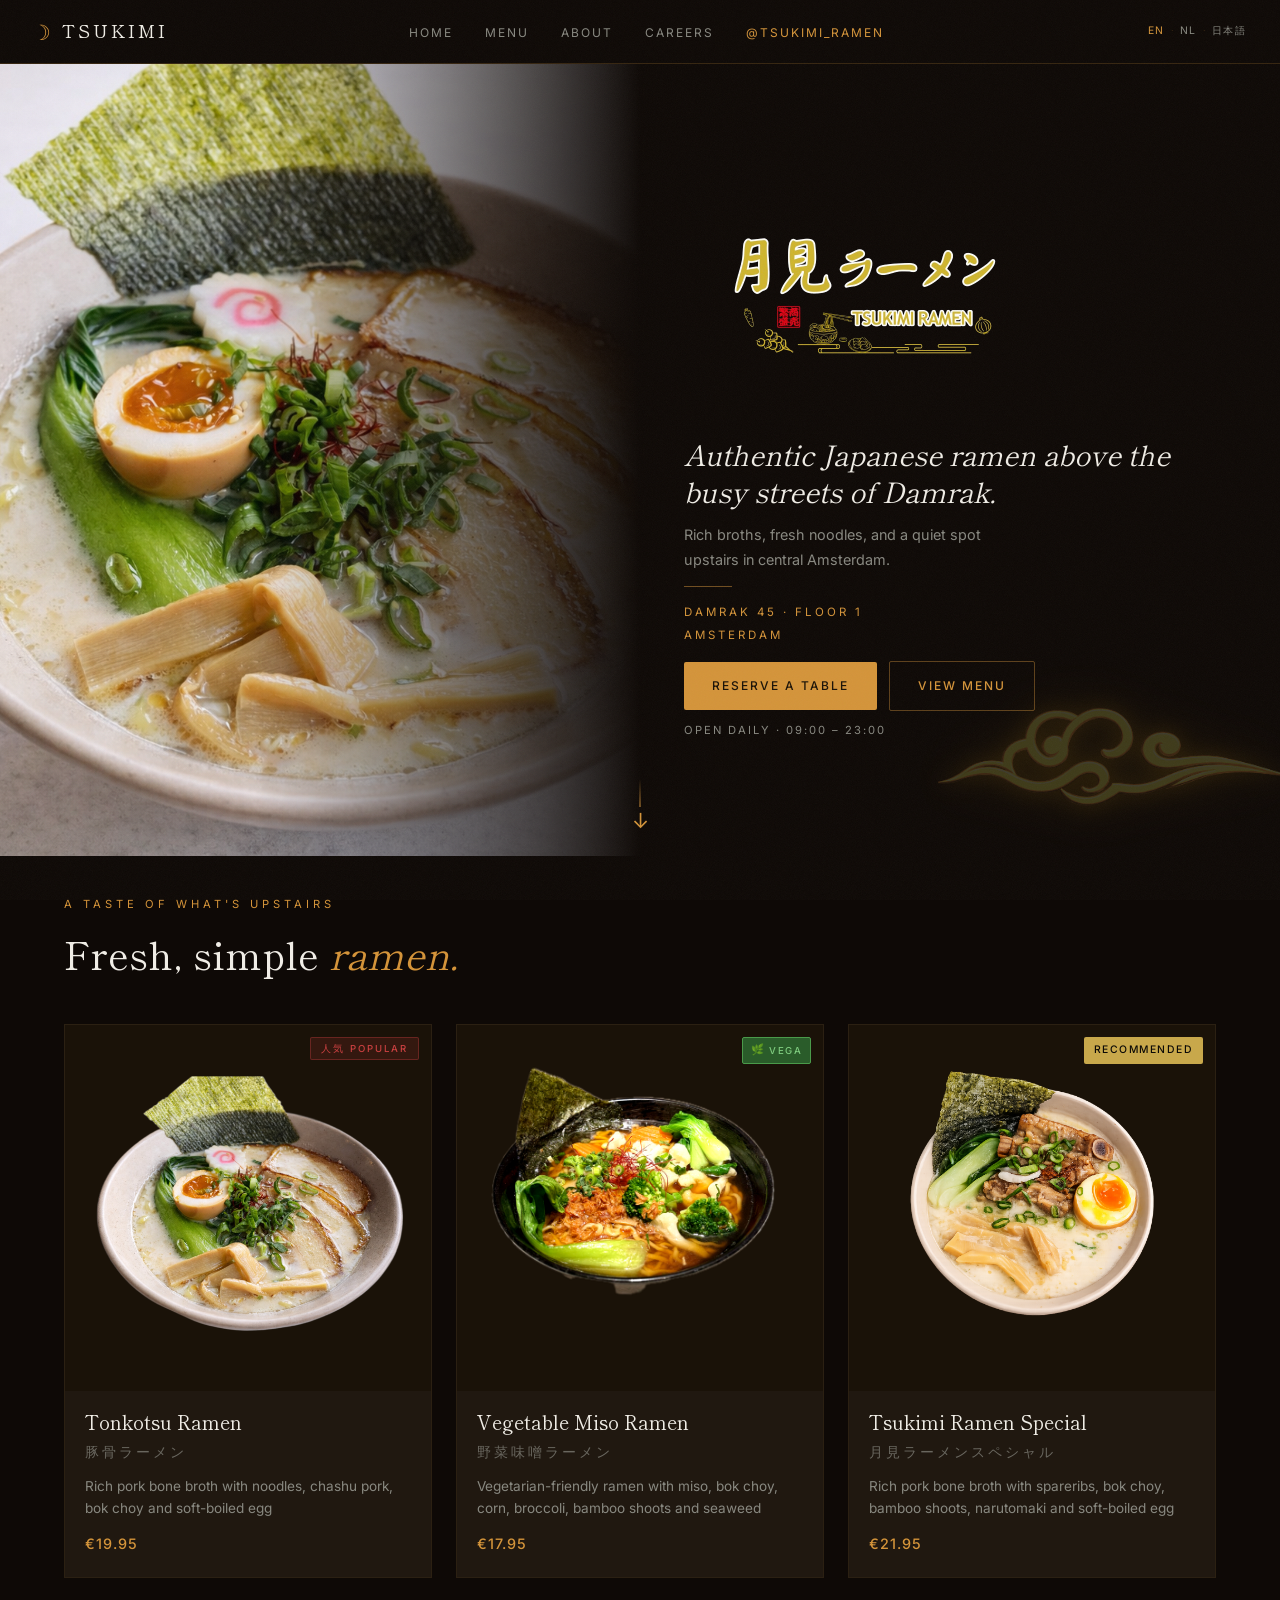
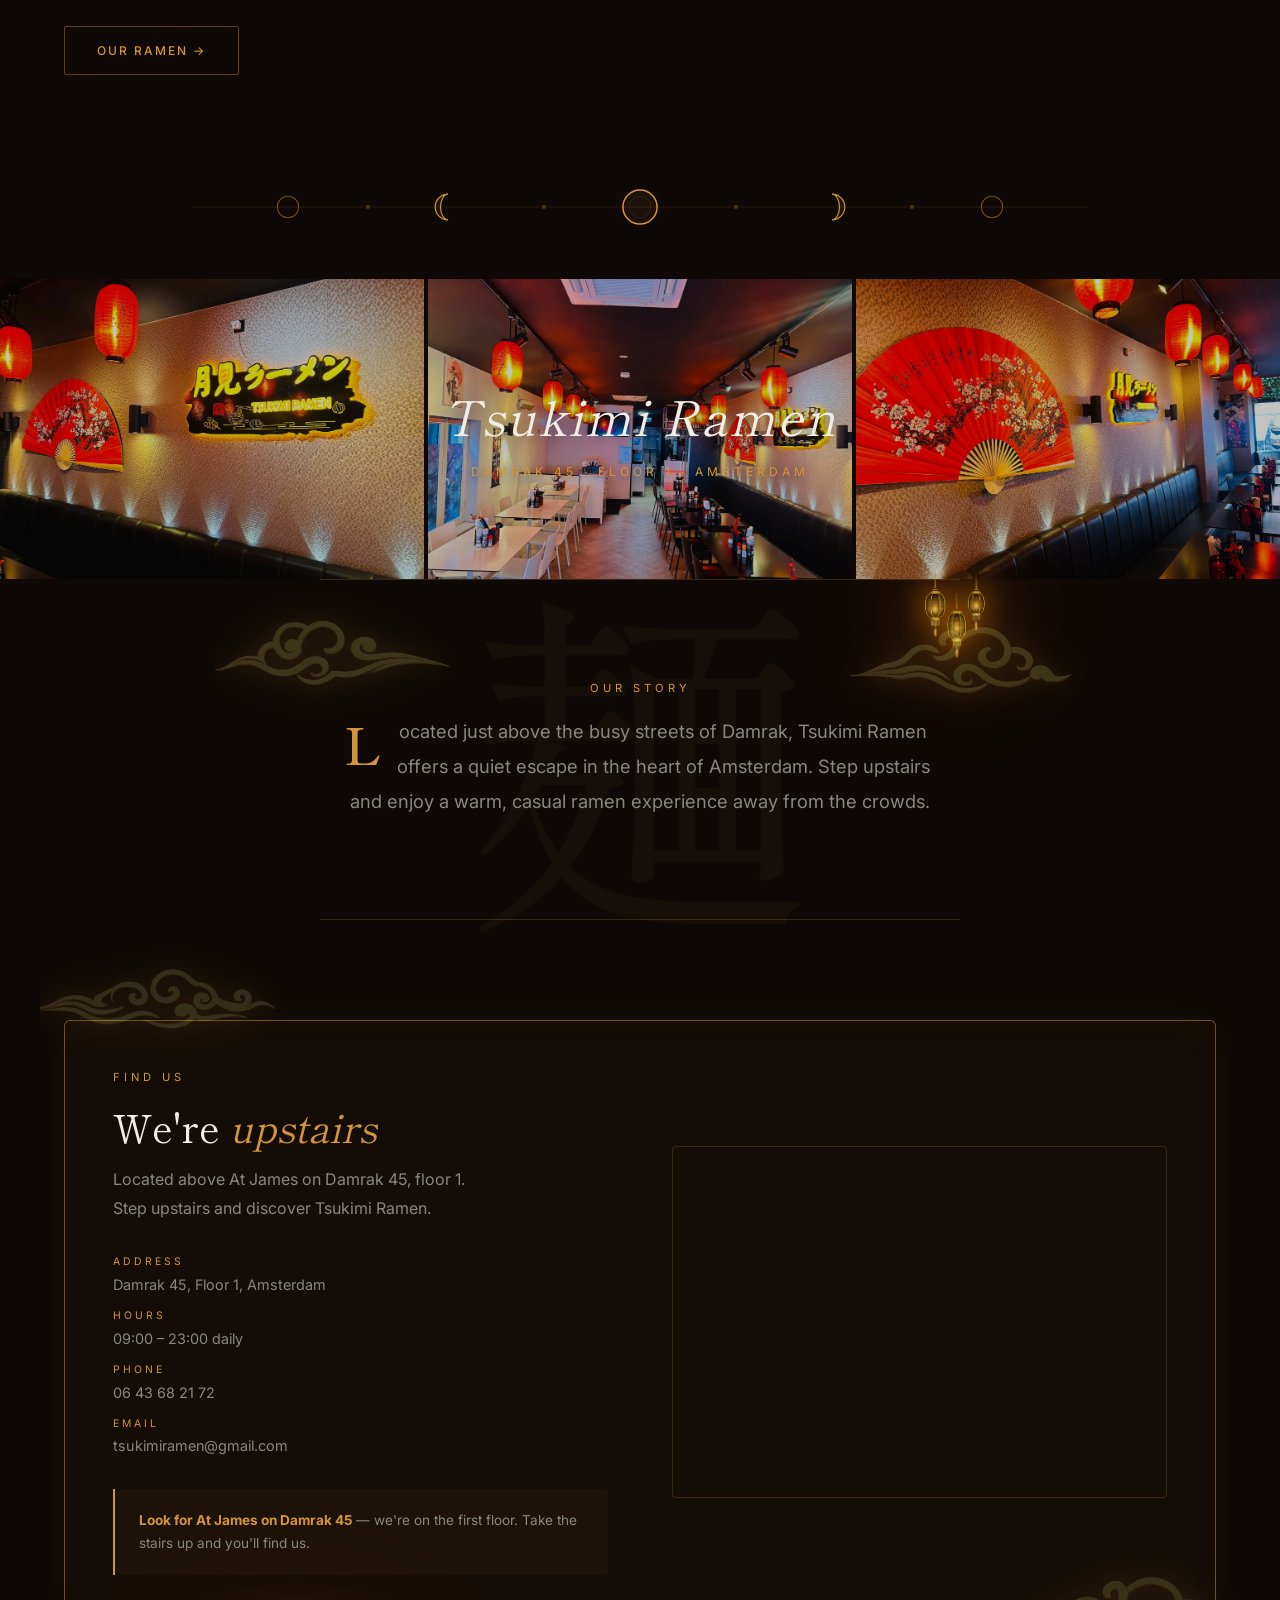
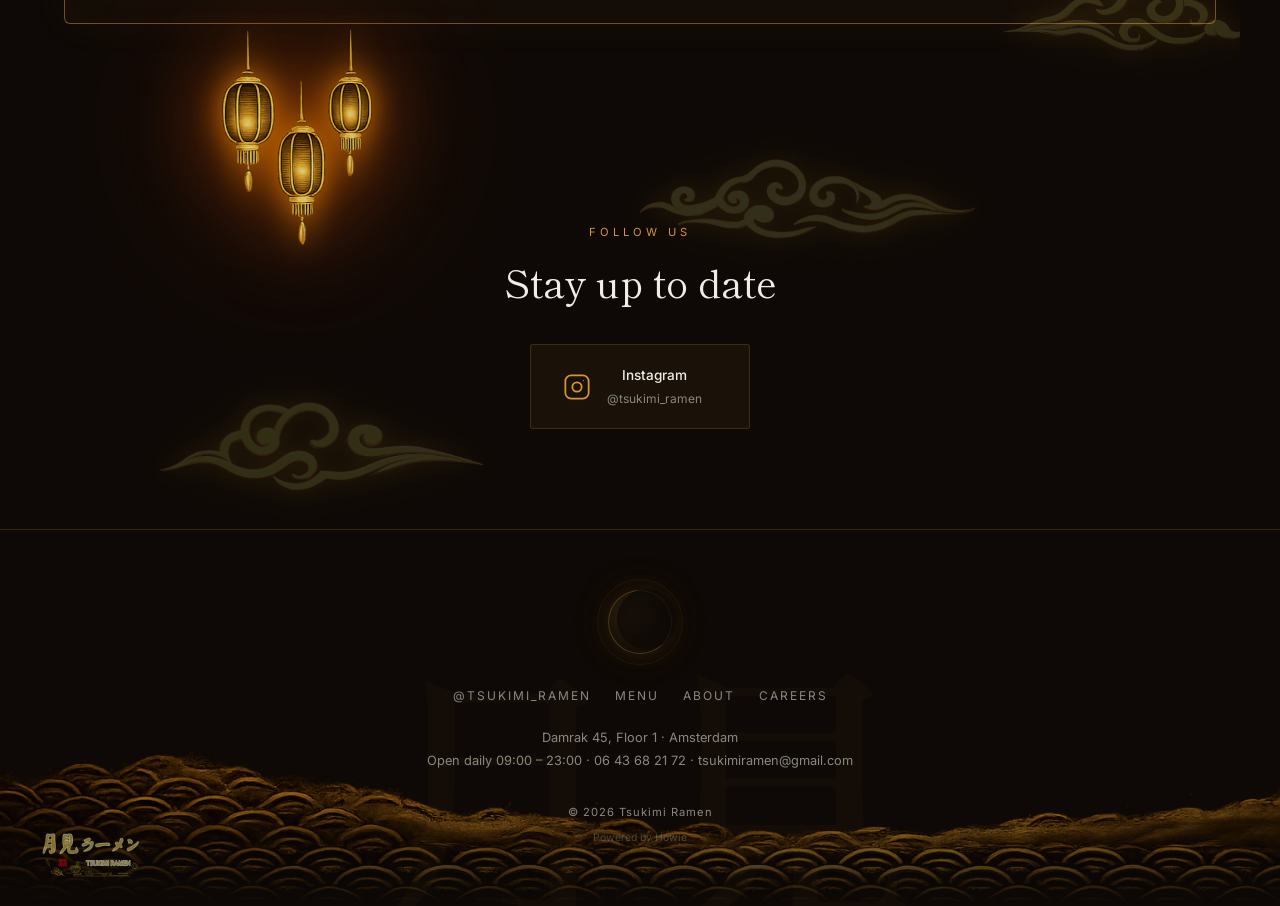
==== commit aa761401: "Update index.html" ====
--- a/index.html
+++ b/index.html
@@ -161,7 +161,7 @@
           <div class="preview-card-img" style="background-image: url('images/tsukimi-special-ramen.png'); background-size: 78%;"></div>
           <div class="preview-card-body">
             <h3 data-i18n="card.special.name">Tsukimi Ramen Special</h3>
-            <p class="preview-card-jp">月見ラーメン</p>
+            <p class="preview-card-jp">月見ラーメンスペシャル</p>
             <p data-i18n="card.special.desc">Rich pork bone broth with spareribs, bok choy, bamboo shoots, narutomaki and soft-boiled egg</p>
             <span class="preview-price">€21.95</span>
           </div>
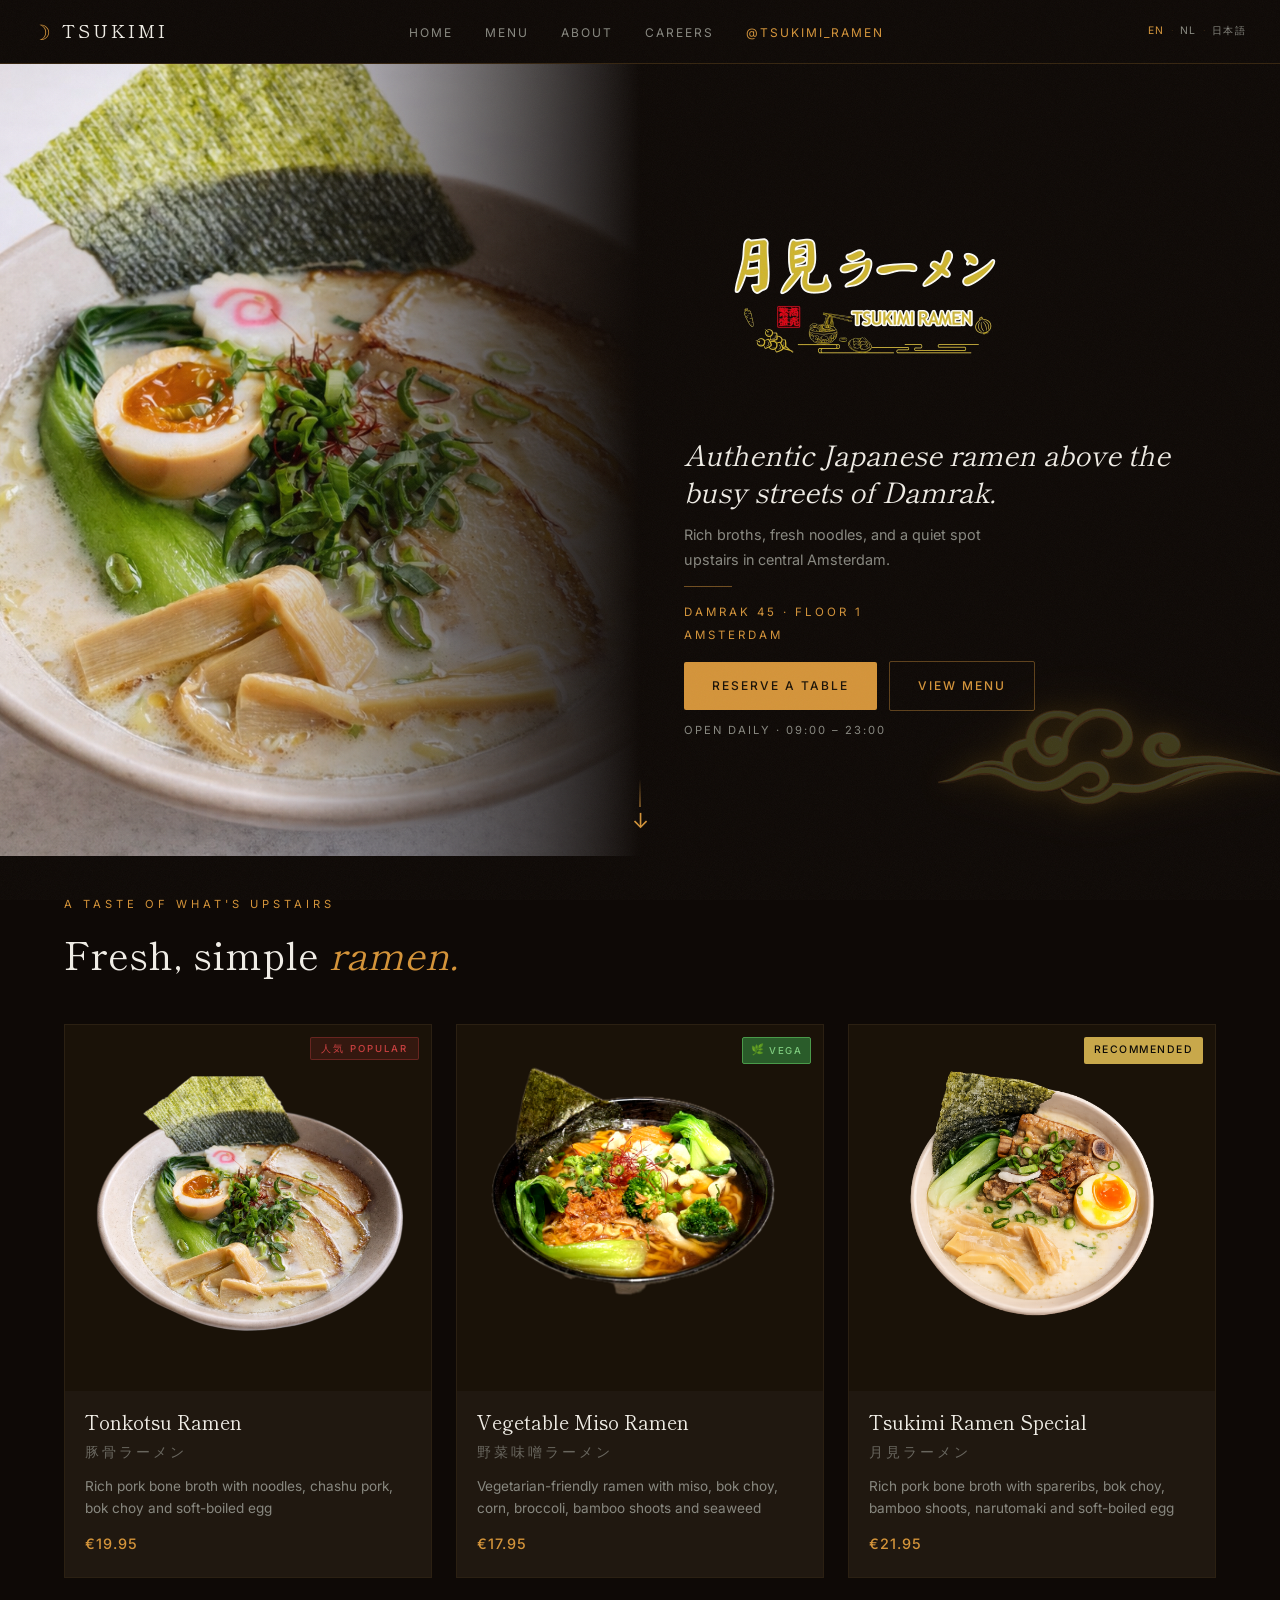
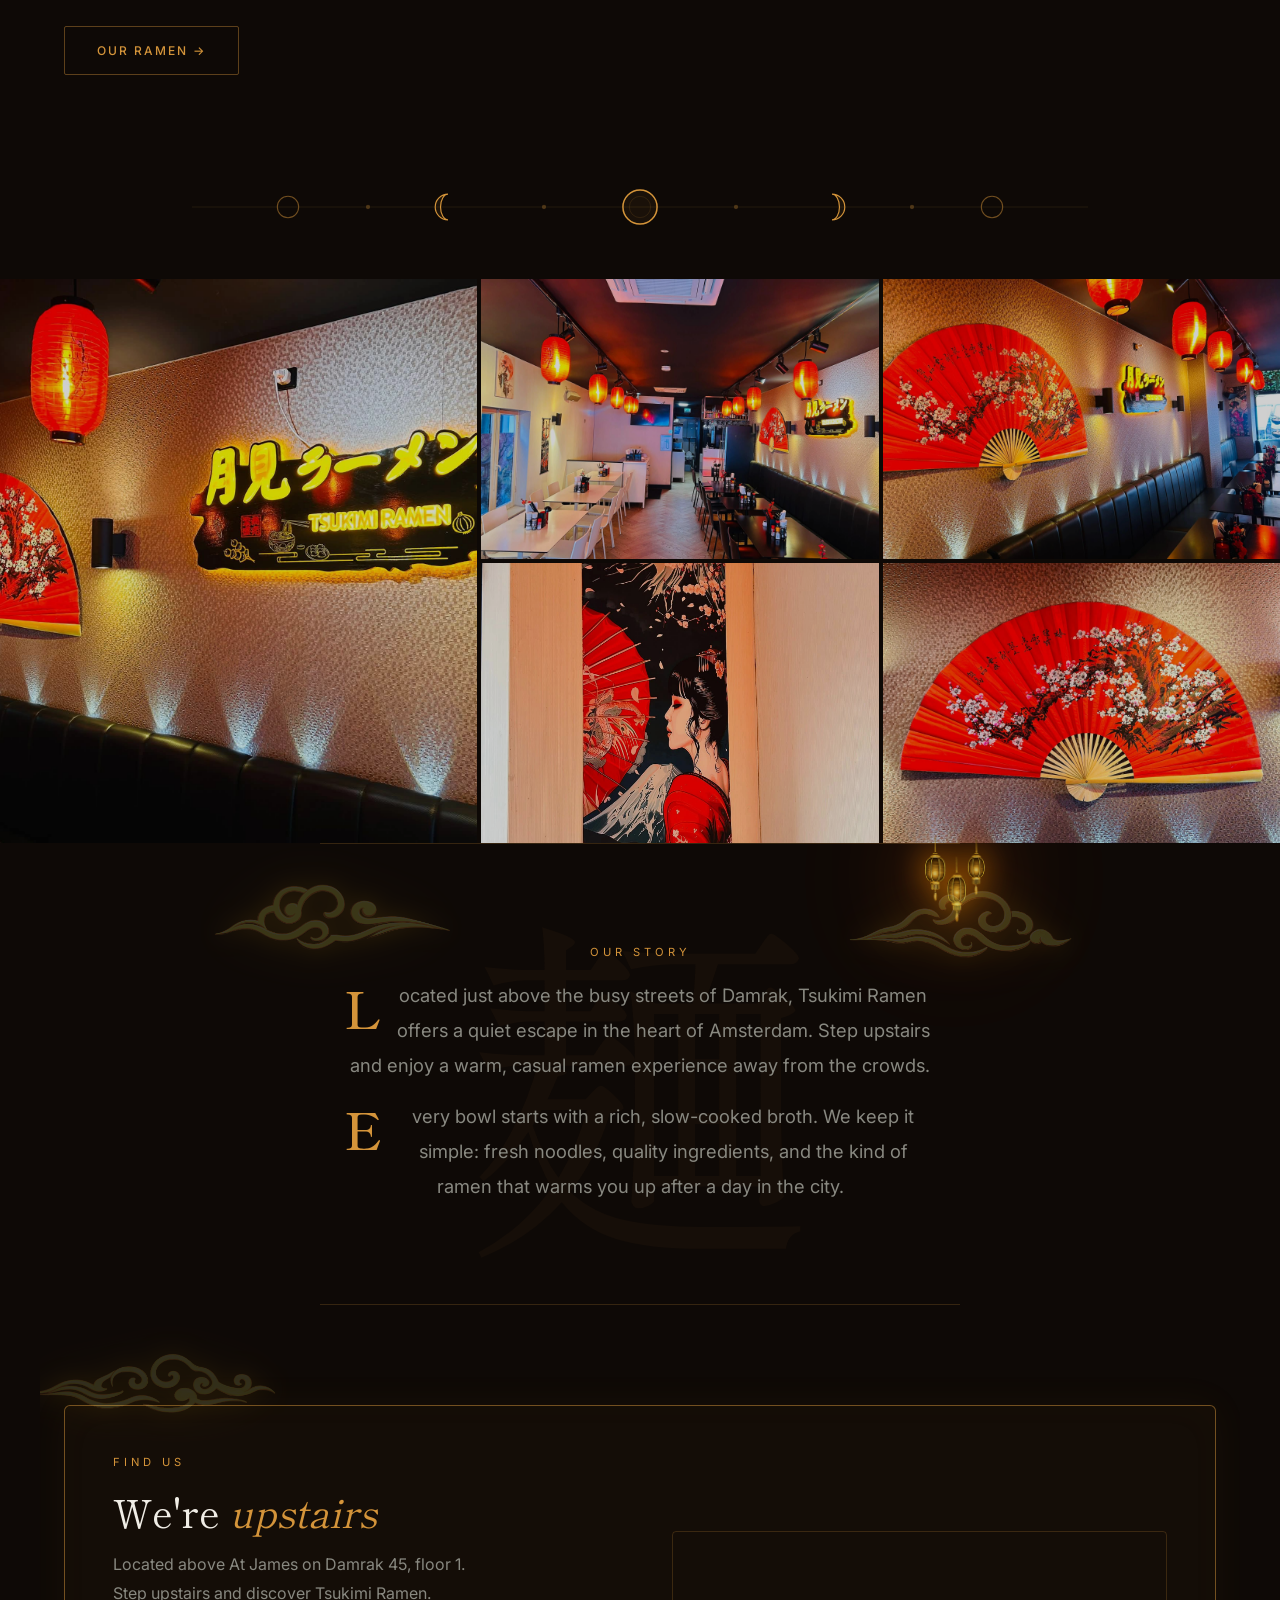
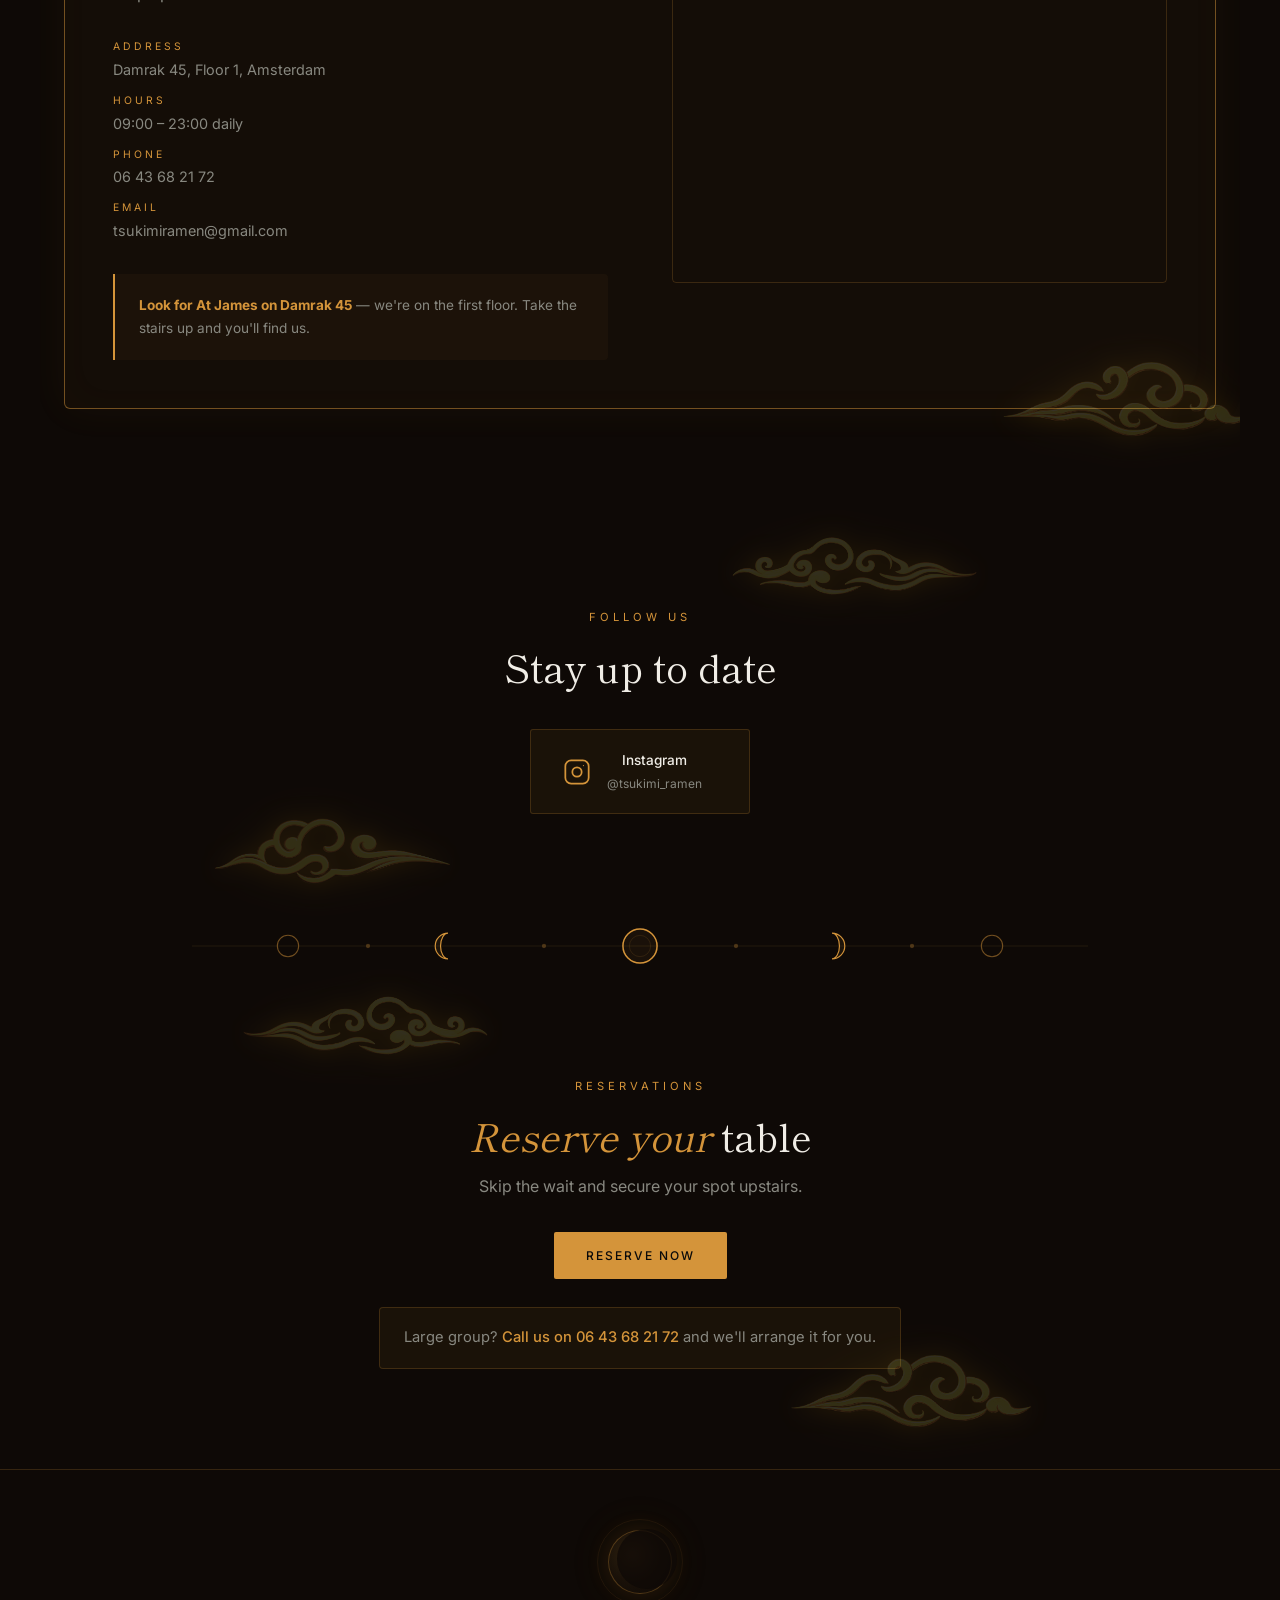
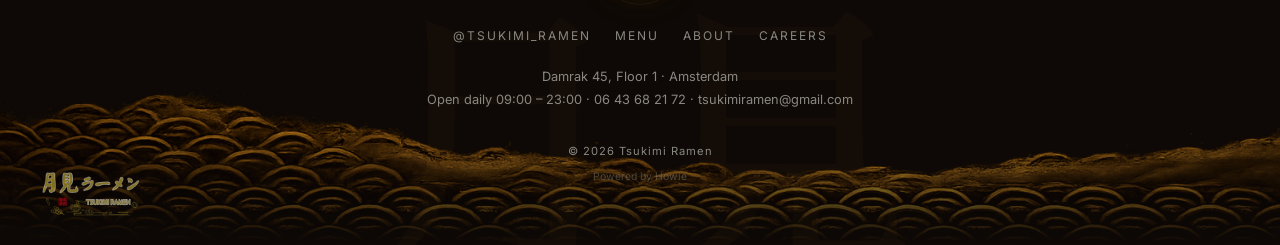
==== commit 66cfb8ab: "button fix" ====
--- a/index.html
+++ b/index.html
@@ -130,7 +130,6 @@
         <h2 data-i18n-html="menuPreview.heading">Fresh, simple <em>ramen.</em></h2>
       </div>
       <div class="menu-preview-grid">
-
         <div class="preview-card reveal reveal-delay-1">
           <span class="hanko">人気 Popular</span>
           <div class="preview-card-shine"></div>
@@ -142,7 +141,6 @@
             <span class="preview-price">€19.95</span>
           </div>
         </div>
-
         <div class="preview-card reveal reveal-delay-2">
           <span class="vega-tag">Vega</span>
           <div class="preview-card-shine"></div>
@@ -154,51 +152,42 @@
             <span class="preview-price">€17.95</span>
           </div>
         </div>
-
         <div class="preview-card reveal reveal-delay-3">
           <span class="recommended-tag">Recommended</span>
           <div class="preview-card-shine"></div>
           <div class="preview-card-img" style="background-image: url('images/tsukimi-special-ramen.png'); background-size: 78%;"></div>
           <div class="preview-card-body">
             <h3 data-i18n="card.special.name">Tsukimi Ramen Special</h3>
-            <p class="preview-card-jp">月見ラーメンスペシャル</p>
+            <p class="preview-card-jp">月見ラーメン</p>
             <p data-i18n="card.special.desc">Rich pork bone broth with spareribs, bok choy, bamboo shoots, narutomaki and soft-boiled egg</p>
             <span class="preview-price">€21.95</span>
           </div>
         </div>
-
       </div>
       <div class="menu-preview-cta reveal">
         <a href="/menu" class="btn btn-outline" data-i18n="menuPreview.cta">Our Ramen &rarr;</a>
       </div>
     </section>
 
-    <!-- DIVIDER: Moon phases -->
-    <div class="svg-divider" aria-hidden="true">
-      <svg viewBox="0 0 1200 60" fill="none" xmlns="http://www.w3.org/2000/svg">
-        <line x1="180" y1="30" x2="1020" y2="30" stroke="#d4943a" stroke-width="0.4" opacity="0.25"/>
-        <circle cx="270" cy="30" r="10" stroke="#d4943a" stroke-width="1" opacity="0.5"/>
-        <path d="M 420,18 A 12,12 0,0,0 420,42 A 7,12 0,0,1 420,18 Z" stroke="#d4943a" stroke-width="1.1" fill="#d4943a" fill-opacity="0.08"/>
-        <circle cx="600" cy="30" r="16" stroke="#d4943a" stroke-width="1.4"/>
-        <circle cx="600" cy="30" r="16" fill="#d4943a" fill-opacity="0.06"/>
-        <circle cx="600" cy="30" r="10" stroke="#d4943a" stroke-width="0.4" opacity="0.3"/>
-        <path d="M 780,18 A 12,12 0,0,1 780,42 A 7,12 0,0,0 780,18 Z" stroke="#d4943a" stroke-width="1.1" fill="#d4943a" fill-opacity="0.08"/>
-        <circle cx="930" cy="30" r="10" stroke="#d4943a" stroke-width="1" opacity="0.5"/>
-        <circle cx="345" cy="30" r="2" fill="#d4943a" opacity="0.3"/>
-        <circle cx="510" cy="30" r="2" fill="#d4943a" opacity="0.3"/>
-        <circle cx="690" cy="30" r="2" fill="#d4943a" opacity="0.3"/>
-        <circle cx="855" cy="30" r="2" fill="#d4943a" opacity="0.3"/>
-      </svg>
-    </div>
-
-    <!-- PHOTO STRIP -->
-    <div class="foto-strip">
-      <div class="foto-strip-item"><img src="tsukimifotos/tsukimiramen-sfeer neon licht.jpg" alt="Sfeer" loading="lazy"></div>
-      <div class="foto-strip-item"><img src="tsukimifotos/tsukimiramen-restaurant.jpg" alt="Restaurant" loading="lazy"></div>
-      <div class="foto-strip-item"><img src="tsukimifotos/tsukimiramen-sfeer-2.jpg" alt="Sfeer 2" loading="lazy"></div>
-      <div class="foto-strip-overlay">
-        <p class="foto-strip-label">Tsukimi Ramen</p>
-        <p class="foto-strip-sub">Damrak 45 · Floor 1 · Amsterdam</p>
+    <!-- DIVIDER -->
+    <div class="svg-divider" aria-hidden="true"><svg viewBox="0 0 1200 60" fill="none" xmlns="http://www.w3.org/2000/svg"><line x1="180" y1="30" x2="1020" y2="30" stroke="#d4943a" stroke-width="0.4" opacity="0.25"/><circle cx="270" cy="30" r="10" stroke="#d4943a" stroke-width="1" opacity="0.5"/><path d="M 420,18 A 12,12 0,0,0 420,42 A 7,12 0,0,1 420,18 Z" stroke="#d4943a" stroke-width="1.1" fill="#d4943a" fill-opacity="0.08"/><circle cx="600" cy="30" r="16" stroke="#d4943a" stroke-width="1.4"/><circle cx="600" cy="30" r="16" fill="#d4943a" fill-opacity="0.06"/><circle cx="600" cy="30" r="10" stroke="#d4943a" stroke-width="0.4" opacity="0.3"/><path d="M 780,18 A 12,12 0,0,1 780,42 A 7,12 0,0,0 780,18 Z" stroke="#d4943a" stroke-width="1.1" fill="#d4943a" fill-opacity="0.08"/><circle cx="930" cy="30" r="10" stroke="#d4943a" stroke-width="1" opacity="0.5"/><circle cx="345" cy="30" r="2" fill="#d4943a" opacity="0.3"/><circle cx="510" cy="30" r="2" fill="#d4943a" opacity="0.3"/><circle cx="690" cy="30" r="2" fill="#d4943a" opacity="0.3"/><circle cx="855" cy="30" r="2" fill="#d4943a" opacity="0.3"/></svg></div>
+
+    <!-- PHOTO MOSAIC -->
+    <div class="foto-mosaic">
+      <div class="foto-mosaic-item foto-mosaic-tall">
+        <img src="tsukimifotos/tsukimiramen-sfeer neon licht.jpg" alt="Tsukimi Ramen sfeer" loading="lazy">
+      </div>
+      <div class="foto-mosaic-item">
+        <img src="tsukimifotos/tsukimiramen-restaurant.jpg" alt="Tsukimi Ramen restaurant" loading="lazy">
+      </div>
+      <div class="foto-mosaic-item">
+        <img src="tsukimifotos/tsukimiramen-sfeer-2.jpg" alt="Tsukimi Ramen sfeer" loading="lazy">
+      </div>
+      <div class="foto-mosaic-item">
+        <img src="tsukimifotos/tsukimi-wallart.jpg" alt="Tsukimi Ramen wandkunst" loading="lazy">
+      </div>
+      <div class="foto-mosaic-item">
+        <img src="tsukimifotos/japanese-fan.jpg" alt="Japanse waaier" loading="lazy">
       </div>
     </div>
 
@@ -209,13 +198,9 @@
       <img src="images/lantern.png" aria-hidden="true" style="position:absolute;right:-60px;top:-10px;width:20%;opacity:0.8;pointer-events:none;z-index:0;filter:drop-shadow(0 0 15px rgba(255,140,0,0.9)) drop-shadow(0 0 40px rgba(255,100,0,0.6)) drop-shadow(0 0 80px rgba(255,80,0,0.3));">
       <span class="concept-kanji" aria-hidden="true">麺</span>
       <p class="section-label" data-i18n="concept.label">Our story</p>
-      <p class="concept-text" data-i18n="concept.text">
-        Located just above the busy streets of Damrak, Tsukimi Ramen offers a quiet escape
-        in the heart of Amsterdam. Step upstairs and enjoy a warm, casual ramen experience
-        away from the crowds.
-      </p>
-    </section>
-
+      <p class="concept-text" data-i18n="concept.text">Located just above the busy streets of Damrak, Tsukimi Ramen offers a quiet escape in the heart of Amsterdam. Step upstairs and enjoy a warm, casual ramen experience away from the crowds.</p>
+      <p class="concept-text" data-i18n="concept.text2">Every bowl starts with a rich, slow-cooked broth. We keep it simple: fresh noodles, quality ingredients, and the kind of ramen that warms you up after a day in the city.</p>
+    </section>
 
     <!-- LOCATION -->
     <section class="section location" style="position:relative;overflow:hidden;">
@@ -225,10 +210,7 @@
         <div class="location-text">
           <p class="section-label" data-i18n="location.label">Find us</p>
           <h2 data-i18n-html="location.heading">We're <em>upstairs</em></h2>
-          <p class="location-desc" data-i18n-html="location.desc">
-            Located above At James on Damrak 45, floor 1.<br>
-            Step upstairs and discover Tsukimi Ramen.
-          </p>
+          <p class="location-desc" data-i18n-html="location.desc">Located above At James on Damrak 45, floor 1.<br>Step upstairs and discover Tsukimi Ramen.</p>
           <div class="location-details">
             <div class="location-item">
               <span class="location-key" data-i18n="location.addrKey">Address</span>
@@ -253,7 +235,7 @@
         </div>
         <div class="location-map">
           <iframe
-            src="https://www.google.com/maps/embed?pb=!1m18!1m12!1m3!1d2435.5534019849056!2d4.892776!3d52.376032!2m3!1f0!2f0!3f0!3m2!1i1024!2i768!4f13.1!3m3!1m2!1s0x47c609c3b1c80d31%3A0x3ad09050dbdd3e3a!2sDamrak%2045%2C%201012%20LK%20Amsterdam!5e0!3m2!1snl!2snl!4v1710850000000!5m2!1snl!2snl"
+            src="https://www.google.com/maps/embed?pb=!1m14!1m8!1m3!1d2435.6965012352184!2d4.893749000000001!3d52.375923!3m2!1i1024!2i768!4f13.1!3m3!1m2!1s0x47c60902c48f4edd%3A0xcb9856d4293e91ac!2sTsukimi%20Ramen!5e0!3m2!1sen!2sus!4v1775766029466!5m2!1sen!2sus"
             width="100%" height="350" style="border:0;"
             allowfullscreen="" loading="lazy"
             referrerpolicy="no-referrer-when-downgrade">
@@ -264,9 +246,8 @@
 
     <!-- SOCIAL -->
     <section class="section-center social-follow reveal" style="position:relative;">
-      <img src="images/wolk3-nobg.png" aria-hidden="true" style="position:absolute;left:-180px;bottom:10px;width:55%;opacity:0.15;pointer-events:none;">
-      <img src="images/wolk2-nobg.png" aria-hidden="true" style="position:absolute;right:-20px;top:10px;width:55%;opacity:0.15;transform:scaleX(-1);pointer-events:none;">
-      <img src="images/lantern.png" aria-hidden="true" style="position:absolute;left:-180px;top:-100px;width:50%;opacity:0.85;pointer-events:none;z-index:0;filter:drop-shadow(0 0 15px rgba(255,140,0,0.9)) drop-shadow(0 0 40px rgba(255,100,0,0.6)) drop-shadow(0 0 80px rgba(255,80,0,0.3));">
+      <img src="images/wolk3-nobg.png" aria-hidden="true" style="position:absolute;left:-120px;bottom:10px;width:40%;opacity:0.15;pointer-events:none;">
+      <img src="images/wolk2-nobg.png" aria-hidden="true" style="position:absolute;right:-20px;top:10px;width:40%;opacity:0.15;transform:scaleX(-1);pointer-events:none;">
       <p class="section-label" data-i18n="social.label">Volg ons</p>
       <h2 data-i18n="social.heading">Blijf op de hoogte</h2>
       <div class="social-cards">
@@ -277,6 +258,22 @@
             <p class="social-handle">@tsukimi_ramen</p>
           </div>
         </a>
+      </div>
+    </section>
+
+    <!-- DIVIDER -->
+    <div class="svg-divider" aria-hidden="true"><svg viewBox="0 0 1200 60" fill="none" xmlns="http://www.w3.org/2000/svg"><line x1="180" y1="30" x2="1020" y2="30" stroke="#d4943a" stroke-width="0.4" opacity="0.25"/><circle cx="270" cy="30" r="10" stroke="#d4943a" stroke-width="1" opacity="0.5"/><path d="M 420,18 A 12,12 0,0,0 420,42 A 7,12 0,0,1 420,18 Z" stroke="#d4943a" stroke-width="1.1" fill="#d4943a" fill-opacity="0.08"/><circle cx="600" cy="30" r="16" stroke="#d4943a" stroke-width="1.4"/><circle cx="600" cy="30" r="16" fill="#d4943a" fill-opacity="0.06"/><circle cx="600" cy="30" r="10" stroke="#d4943a" stroke-width="0.4" opacity="0.3"/><path d="M 780,18 A 12,12 0,0,1 780,42 A 7,12 0,0,0 780,18 Z" stroke="#d4943a" stroke-width="1.1" fill="#d4943a" fill-opacity="0.08"/><circle cx="930" cy="30" r="10" stroke="#d4943a" stroke-width="1" opacity="0.5"/><circle cx="345" cy="30" r="2" fill="#d4943a" opacity="0.3"/><circle cx="510" cy="30" r="2" fill="#d4943a" opacity="0.3"/><circle cx="690" cy="30" r="2" fill="#d4943a" opacity="0.3"/><circle cx="855" cy="30" r="2" fill="#d4943a" opacity="0.3"/></svg></div>
+
+    <!-- RESERVATIONS -->
+    <section class="section-center reserve-section reveal" style="position:relative;">
+      <img src="images/wolk2-nobg.png" aria-hidden="true" style="position:absolute;left:-80px;top:0;width:40%;opacity:0.15;pointer-events:none;">
+      <img src="images/wolk4-nobg.png" aria-hidden="true" style="position:absolute;right:-80px;bottom:0;width:40%;opacity:0.15;transform:scaleX(-1);pointer-events:none;">
+      <p class="section-label" data-i18n="reserve.label">Reservations</p>
+      <h2 data-i18n-html="reserve.heading"><em>Reserve your</em> table</h2>
+      <p class="reserve-sub" data-i18n="reserve.sub">Skip the wait and secure your spot upstairs.</p>
+      <a href="https://guestplan.io/?i=e2191dab7299da471a5be8f6a9a50a528686c3e5" target="_blank" rel="noopener" class="btn btn-gold" data-i18n="reserve.btn">Reserve now</a>
+      <div class="reserve-group">
+        <p class="reserve-group-text" data-i18n-html="reserve.group">Large group? <a href="tel:+31643682172">Call us on 06 43 68 21 72</a> and we'll arrange it for you.</p>
       </div>
     </section>
 
--- a/css/style.css
+++ b/css/style.css
@@ -1113,48 +1113,44 @@
 .topping-item span:first-child { color: var(--muted); }
 
 /* =============================================
-   FOTO STRIP (homepage)
-   ============================================= */
-.foto-strip {
-  position: relative;
+   FOTO MOSAIC (homepage)
+   ============================================= */
+.foto-mosaic {
   display: grid;
-  grid-template-columns: repeat(3, 1fr);
+  grid-template-columns: 1.2fr 1fr 1fr;
+  grid-template-rows: 280px 280px;
   gap: 4px;
   width: 100%;
   margin-top: 40px;
 }
-.foto-strip-item img {
+.foto-mosaic-item {
+  overflow: hidden;
+  position: relative;
+}
+.foto-mosaic-item img {
   width: 100%;
-  height: 300px;
+  height: 100%;
   object-fit: cover;
   display: block;
-  filter: brightness(0.8);
-}
-.foto-strip-overlay {
-  position: absolute;
-  inset: 0;
-  display: flex;
-  flex-direction: column;
-  align-items: center;
-  justify-content: center;
-  pointer-events: none;
-  gap: 8px;
-}
-.foto-strip-label {
-  font-family: var(--font-head);
-  font-size: clamp(1.8rem, 4vw, 3rem);
-  font-style: italic;
-  font-weight: 300;
-  color: var(--text);
-  letter-spacing: 0.04em;
-  text-shadow: 0 2px 20px rgba(0,0,0,0.5);
-}
-.foto-strip-sub {
-  font-size: 0.75rem;
-  letter-spacing: 4px;
-  text-transform: uppercase;
-  color: var(--gold);
-  text-shadow: 0 2px 10px rgba(0,0,0,0.5);
+  filter: brightness(0.85);
+  transition: transform 0.6s ease, filter 0.6s ease;
+}
+.foto-mosaic-item:hover img {
+  transform: scale(1.05);
+  filter: brightness(1);
+}
+.foto-mosaic-tall {
+  grid-row: 1 / 3;
+}
+
+@media (max-width: 768px) {
+  .foto-mosaic {
+    grid-template-columns: 1fr 1fr;
+    grid-template-rows: 200px 200px 200px;
+  }
+  .foto-mosaic-tall {
+    grid-row: 1 / 3;
+  }
 }
 
 /* =============================================
@@ -1256,8 +1252,10 @@
   /* Hero */
   .hero {
     grid-template-columns: 1fr;
+    height: auto;
     min-height: unset;
     max-height: unset;
+    overflow: visible;
   }
   .hero-photo {
     height: 50vw;
@@ -1275,8 +1273,8 @@
   }
   .hero-logo { width: min(200px, 60vw); }
   .hero-tagline { font-size: clamp(1.4rem, 5vw, 1.9rem); }
-  .hero-ctas { justify-content: center; }
-  .hero-ctas .btn { flex: 1; min-width: 130px; }
+  .hero-ctas { justify-content: center; flex-direction: column; align-items: center; }
+  .hero-ctas .btn { width: 100%; max-width: 280px; text-align: center; }
   .hero-arrow { display: none; }
 
   /* Menu preview */
@@ -1337,6 +1335,45 @@
 }
 
 /* =============================================
+   RESERVATIONS SECTION
+   ============================================= */
+
+.reserve-section h2 {
+  margin-bottom: 16px;
+}
+
+.reserve-sub {
+  color: var(--muted);
+  margin-bottom: 32px;
+  font-size: 1rem;
+}
+
+.reserve-group {
+  margin-top: 28px;
+  padding: 18px 24px;
+  border: 1px solid var(--gold-border);
+  border-radius: 4px;
+  background: var(--surface);
+  display: inline-block;
+}
+
+.reserve-group-text {
+  font-size: 0.92rem;
+  color: var(--muted);
+  line-height: 1.6;
+}
+
+.reserve-group-text a {
+  color: var(--gold);
+  font-weight: 500;
+}
+
+.reserve-group-text a:hover {
+  text-decoration: underline;
+  text-underline-offset: 2px;
+}
+
+/* =============================================
    CAREERS PAGE
    ============================================= */
 
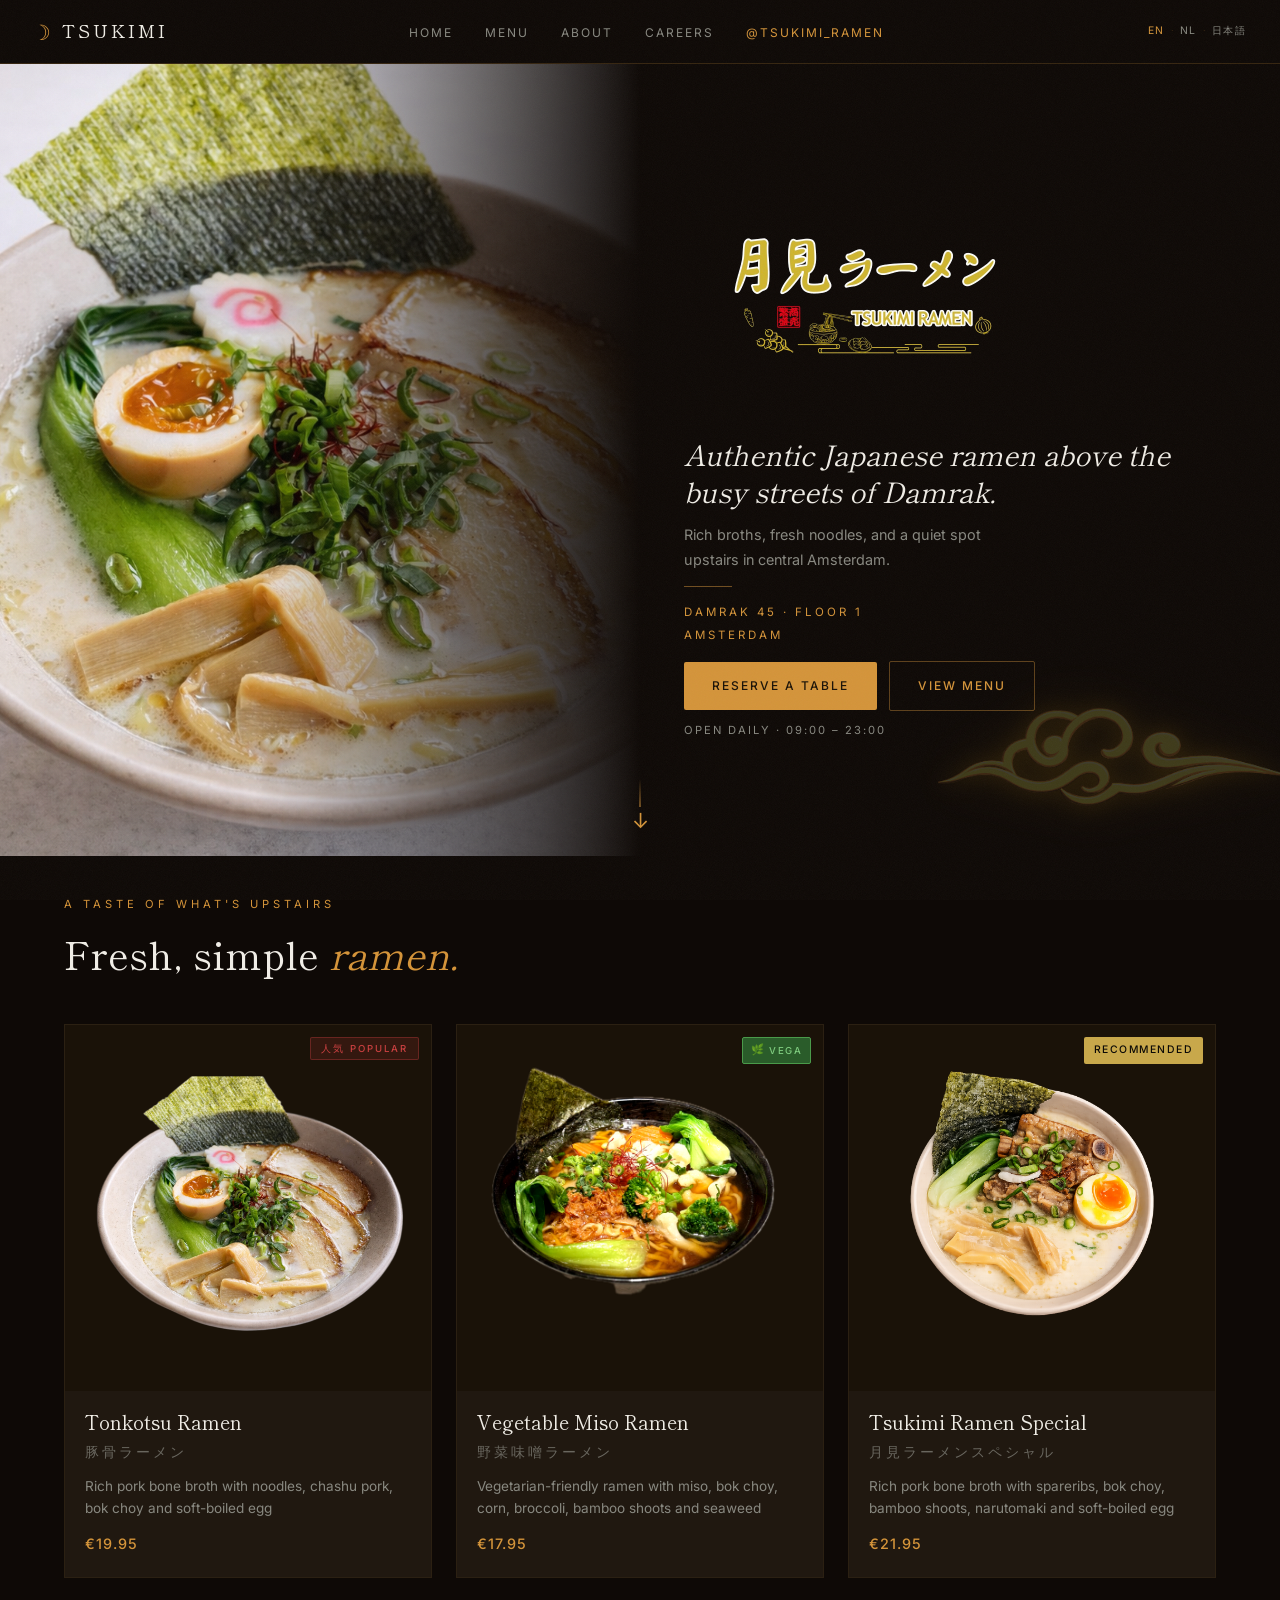
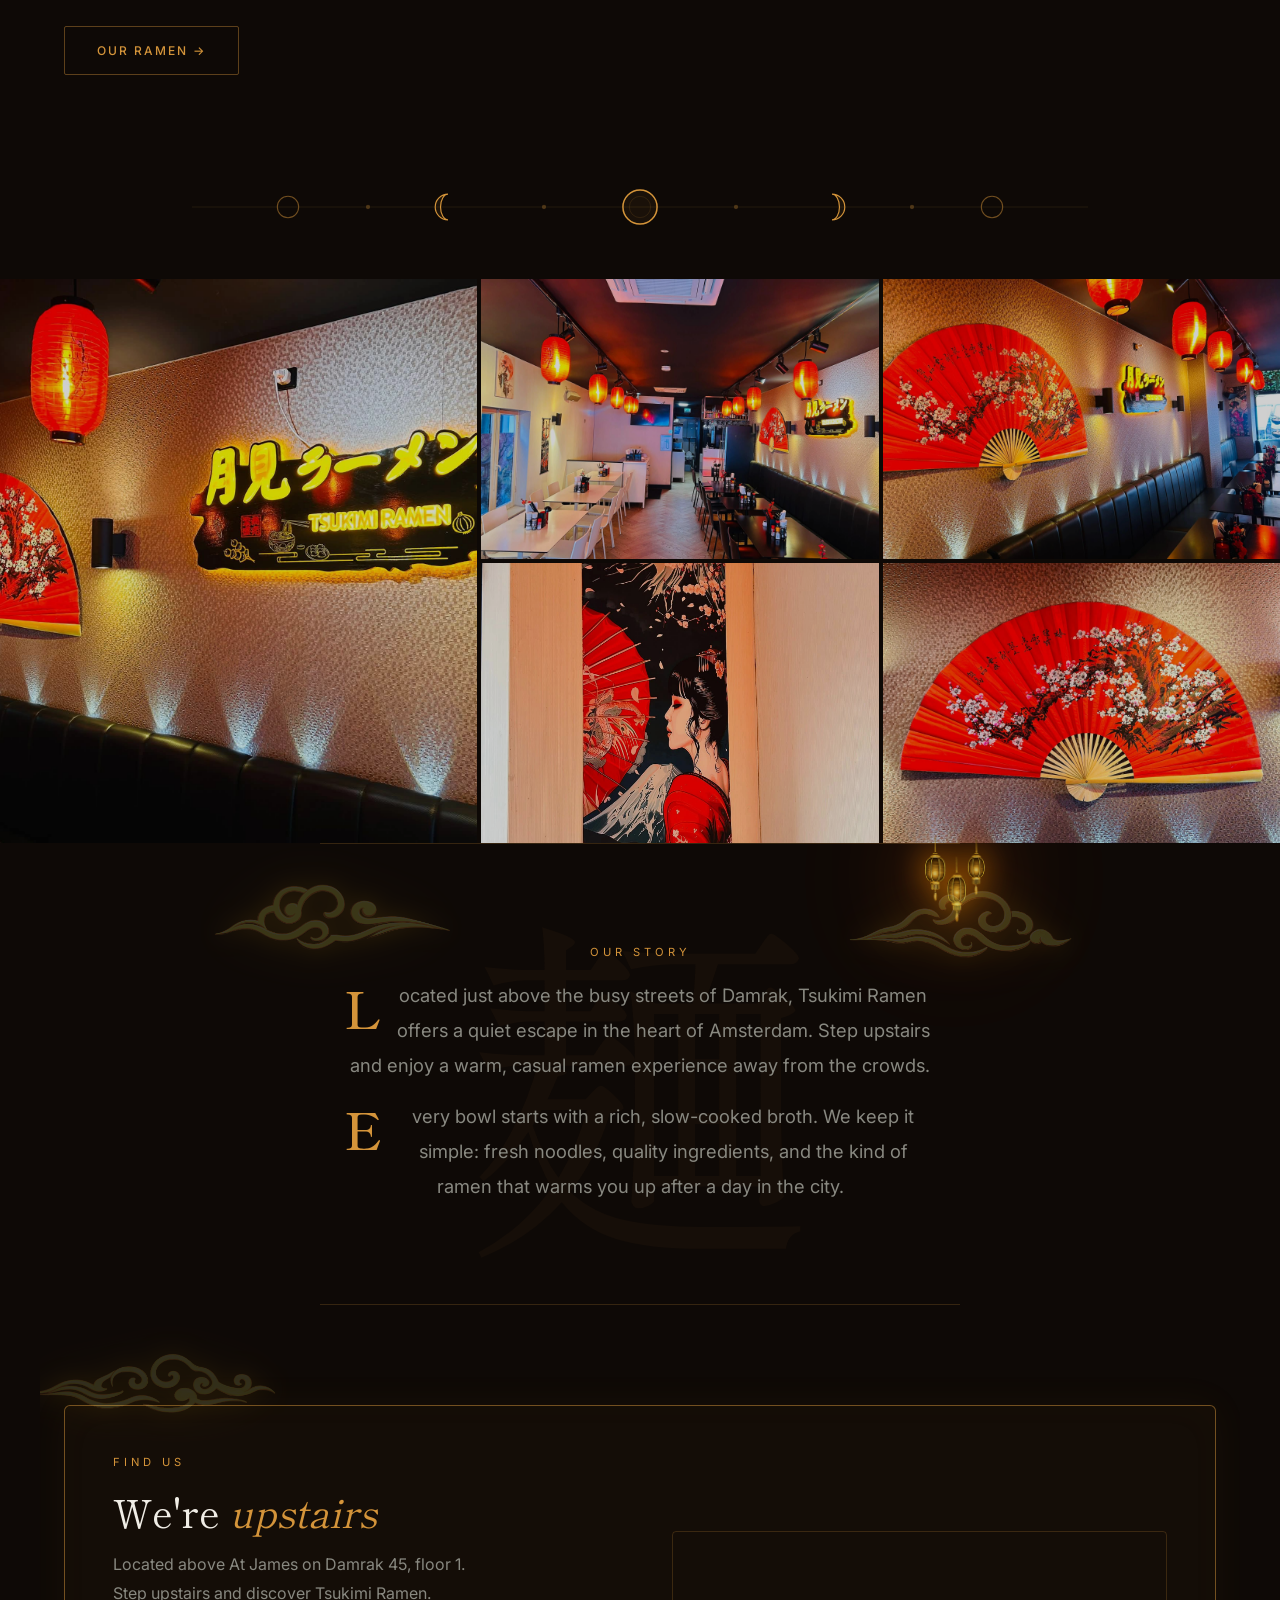
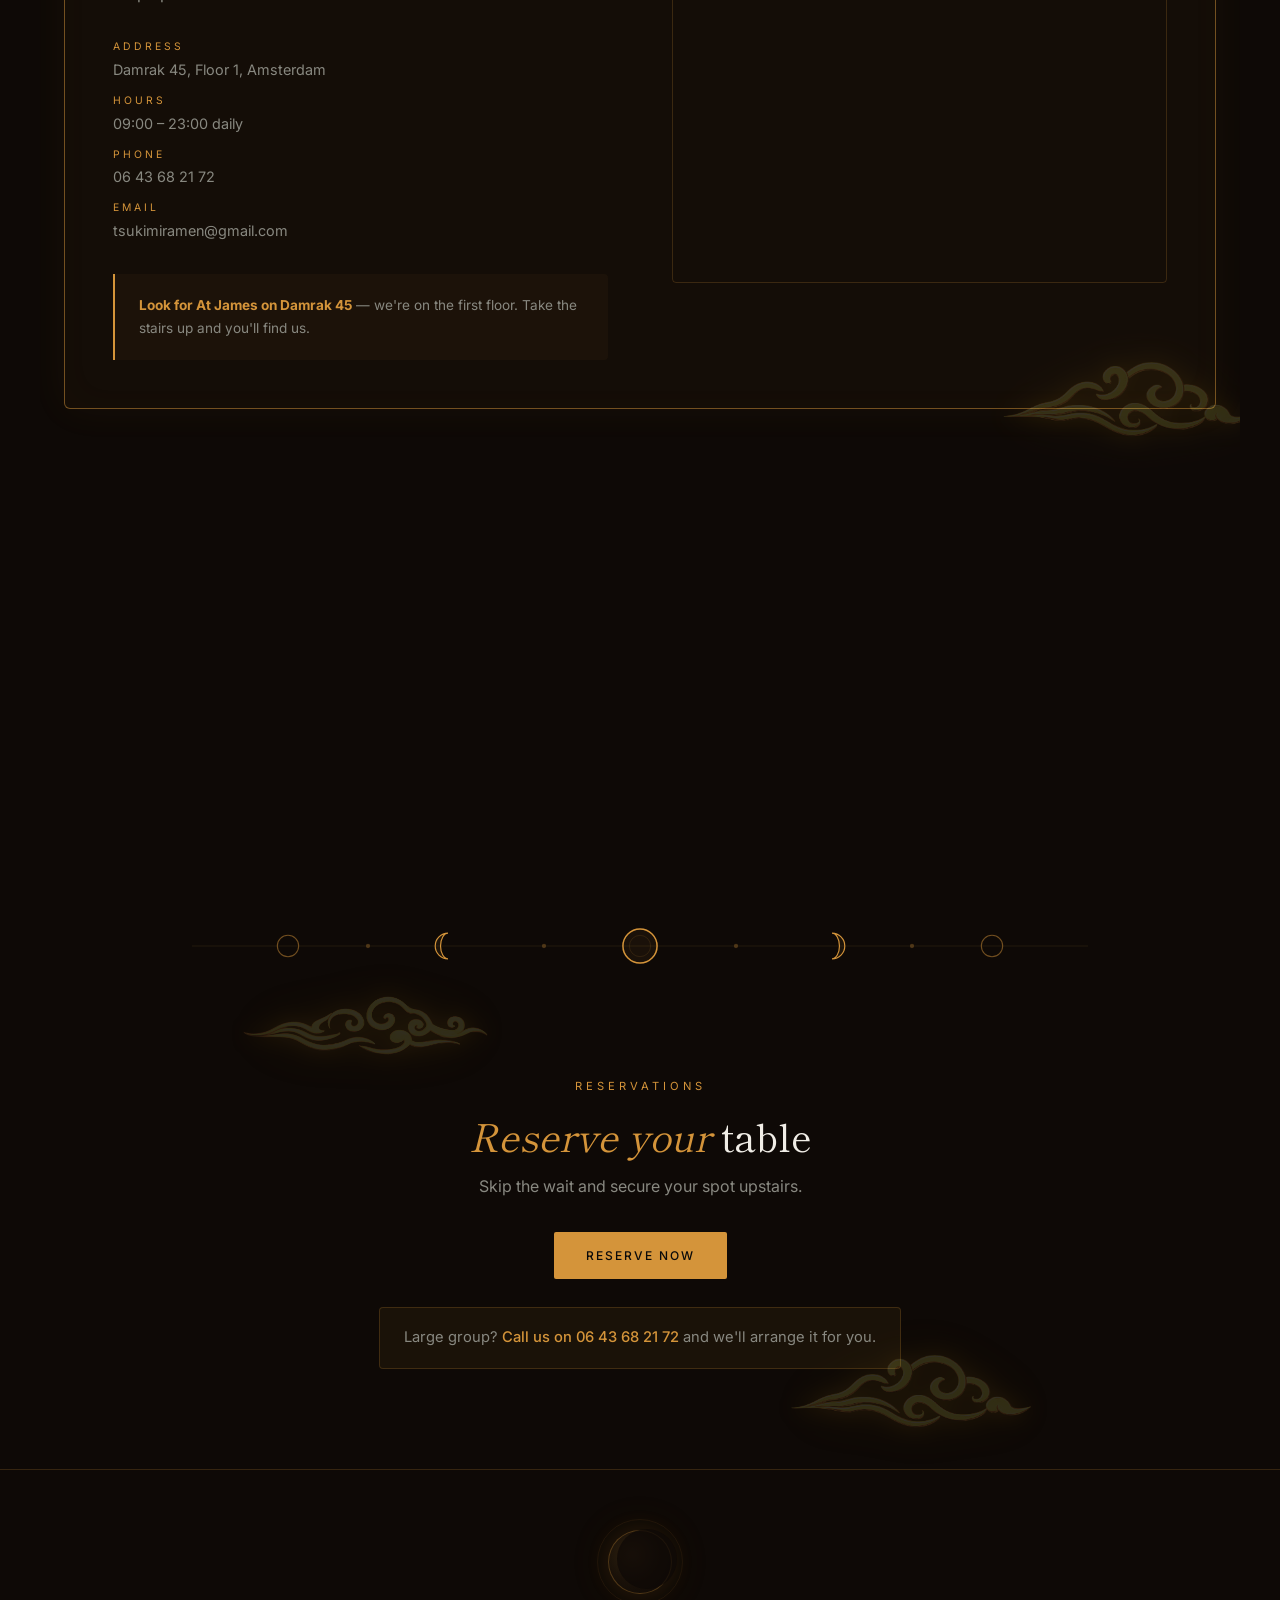
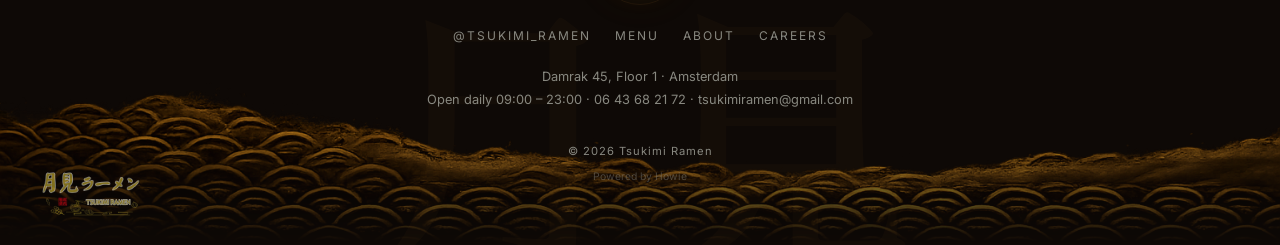
==== commit 80e4ce59: "Merge remote-tracking branch 'origin/main'" ====
--- a/index.html
+++ b/index.html
@@ -158,7 +158,7 @@
           <div class="preview-card-img" style="background-image: url('images/tsukimi-special-ramen.png'); background-size: 78%;"></div>
           <div class="preview-card-body">
             <h3 data-i18n="card.special.name">Tsukimi Ramen Special</h3>
-            <p class="preview-card-jp">月見ラーメン</p>
+            <p class="preview-card-jp">月見ラーメンスペシャル</p>
             <p data-i18n="card.special.desc">Rich pork bone broth with spareribs, bok choy, bamboo shoots, narutomaki and soft-boiled egg</p>
             <span class="preview-price">€21.95</span>
           </div>
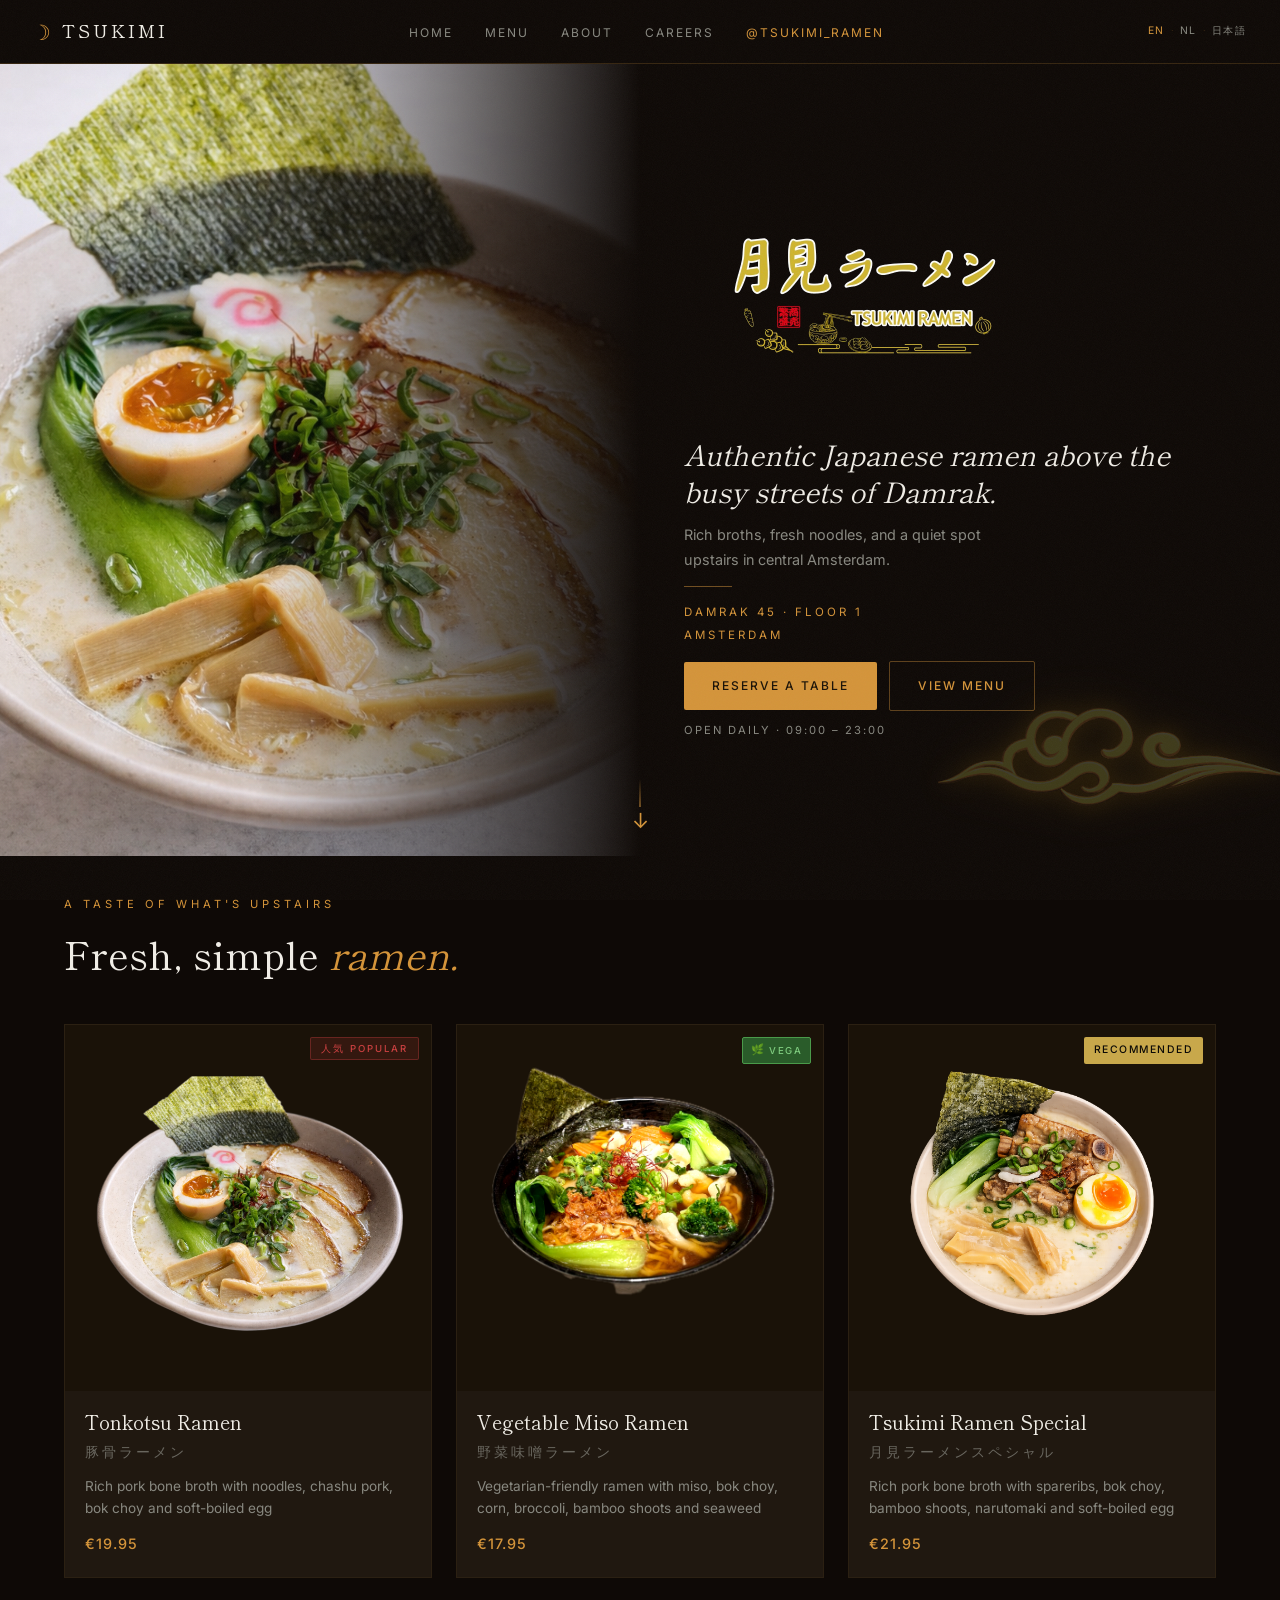
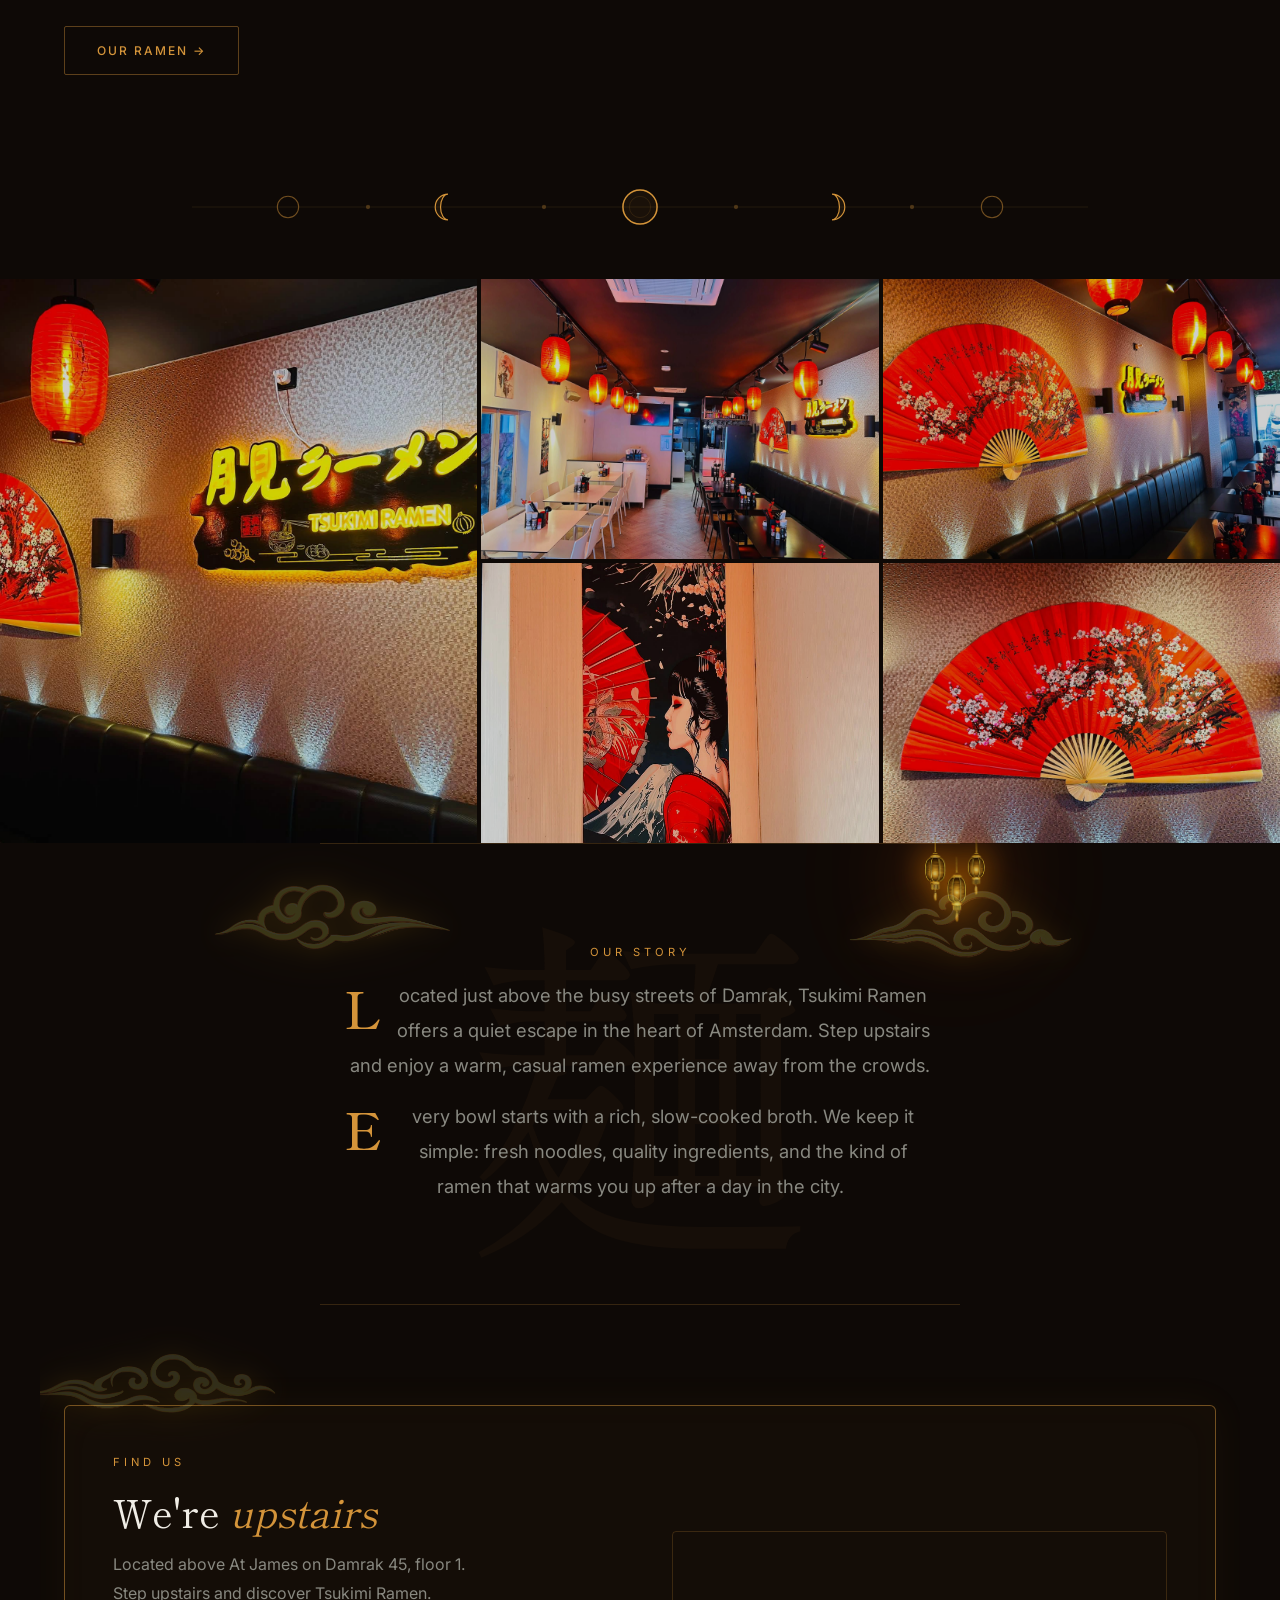
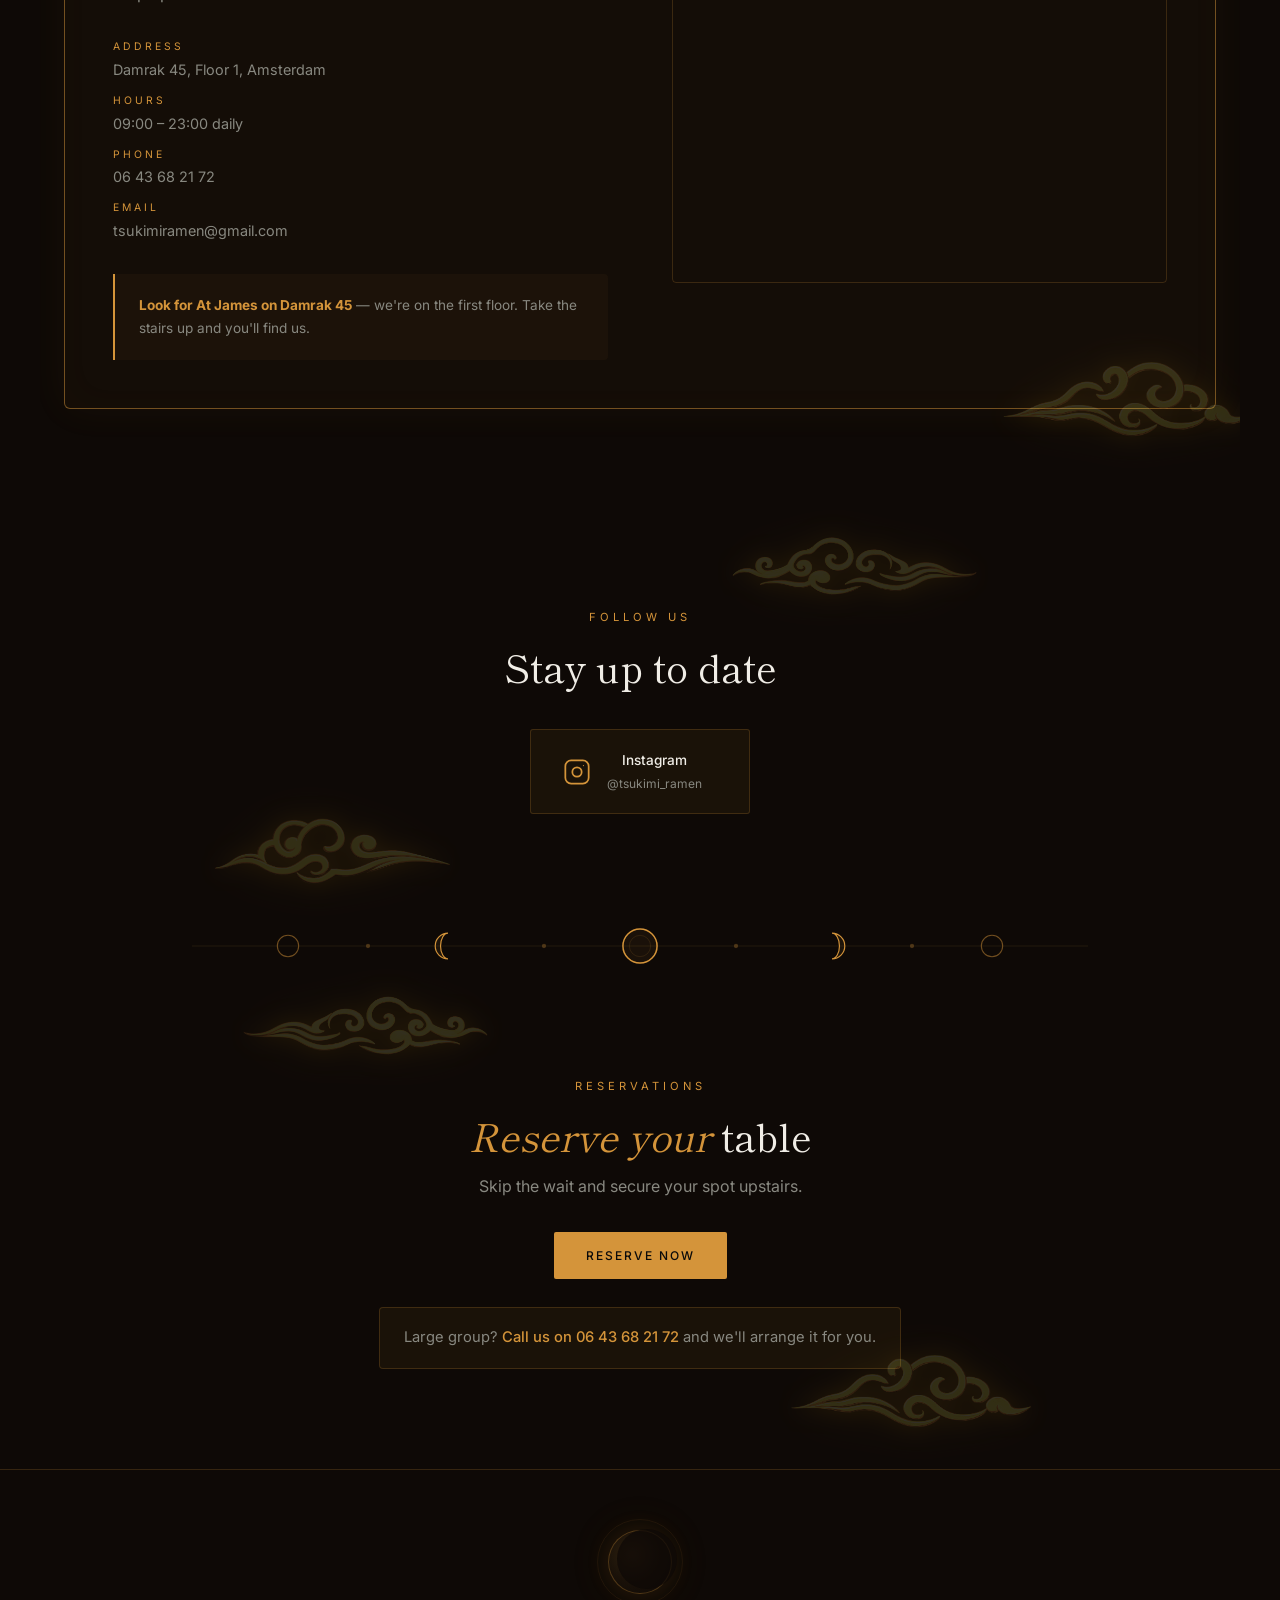
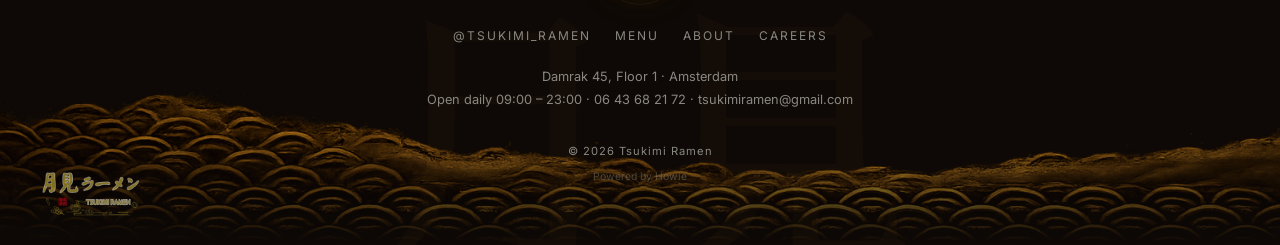
==== commit eb6b0391: "Favicon fixed" ====
--- a/index.html
+++ b/index.html
@@ -8,6 +8,7 @@
   <meta name="keywords" content="ramen Amsterdam, Japanese restaurant Amsterdam, Tsukimi Ramen, Damrak ramen, tonkotsu ramen, ramen Centrum Amsterdam">
   <meta name="robots" content="index, follow">
   <link rel="canonical" href="https://tsukimi-ramen.com/">
+  <link rel="icon" type="image/x-icon" href="images/logo.png">
 
   <!-- Open Graph -->
   <meta property="og:type" content="website">
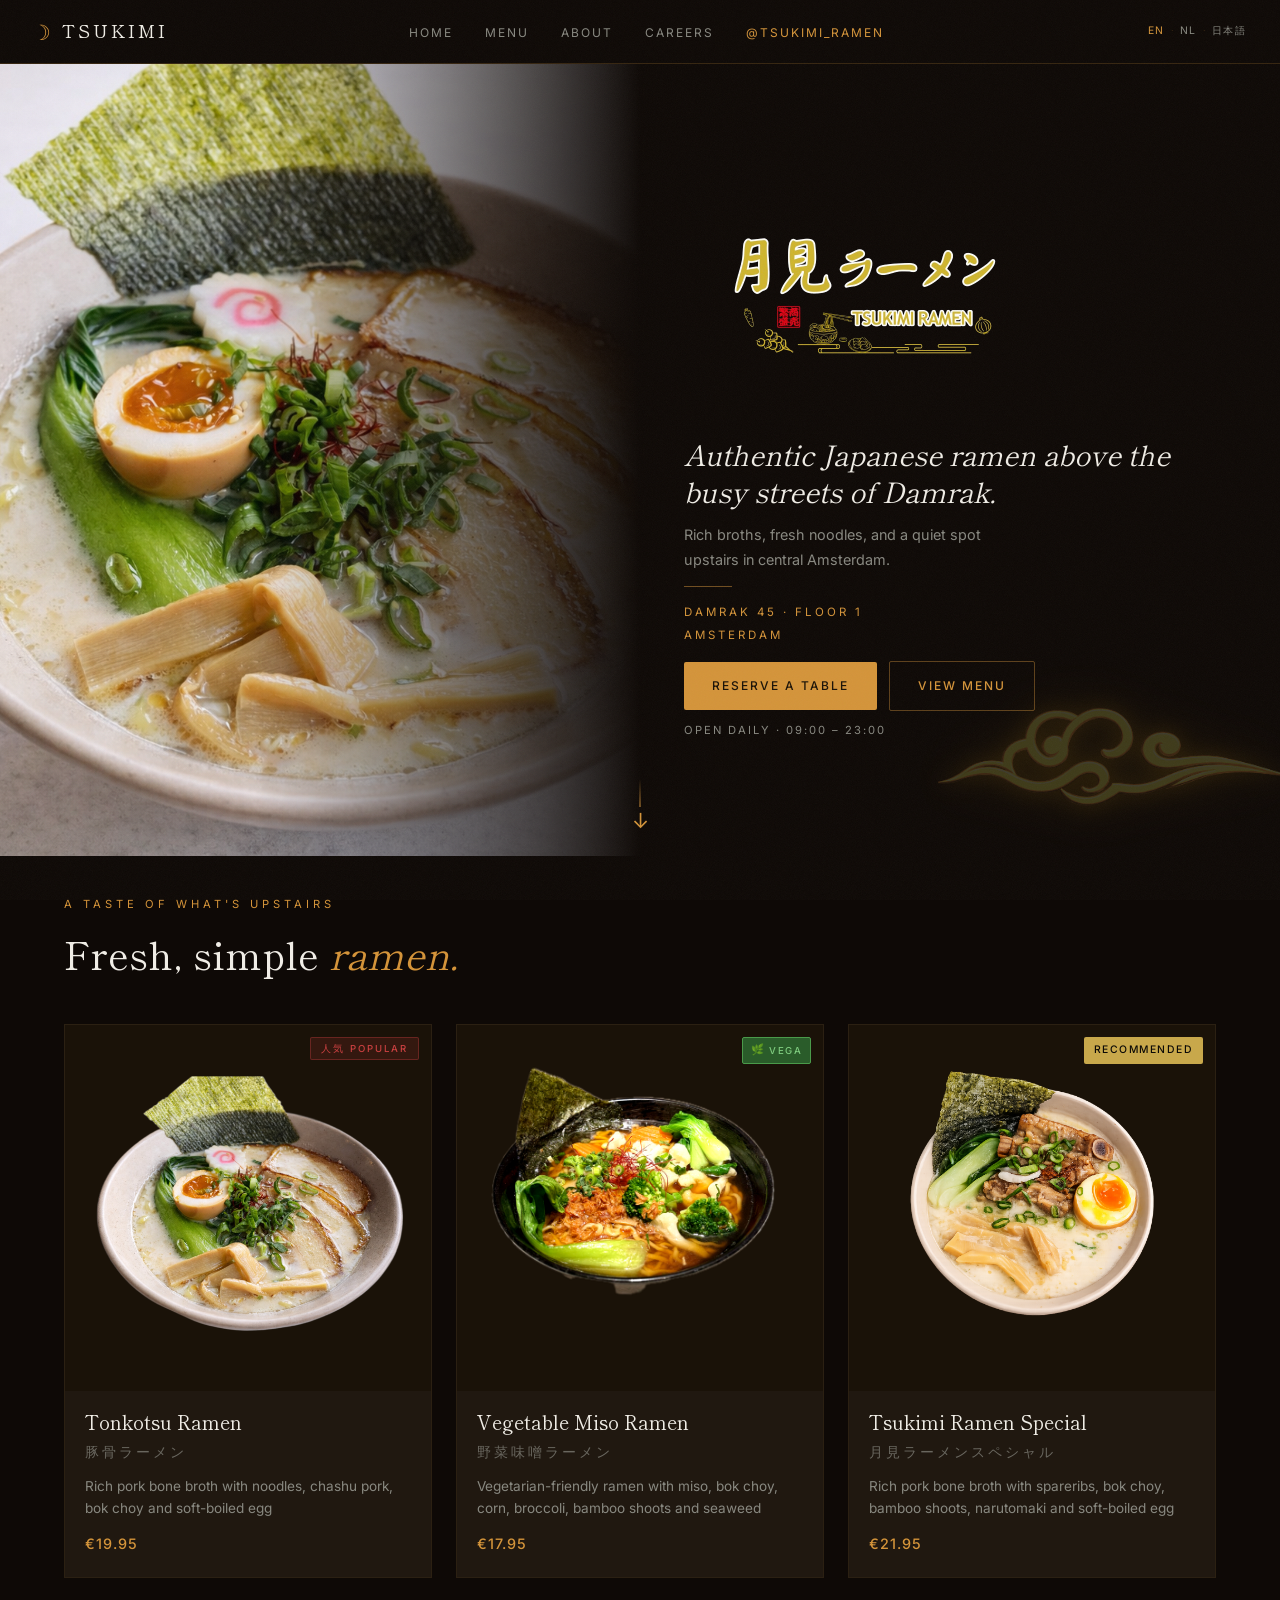
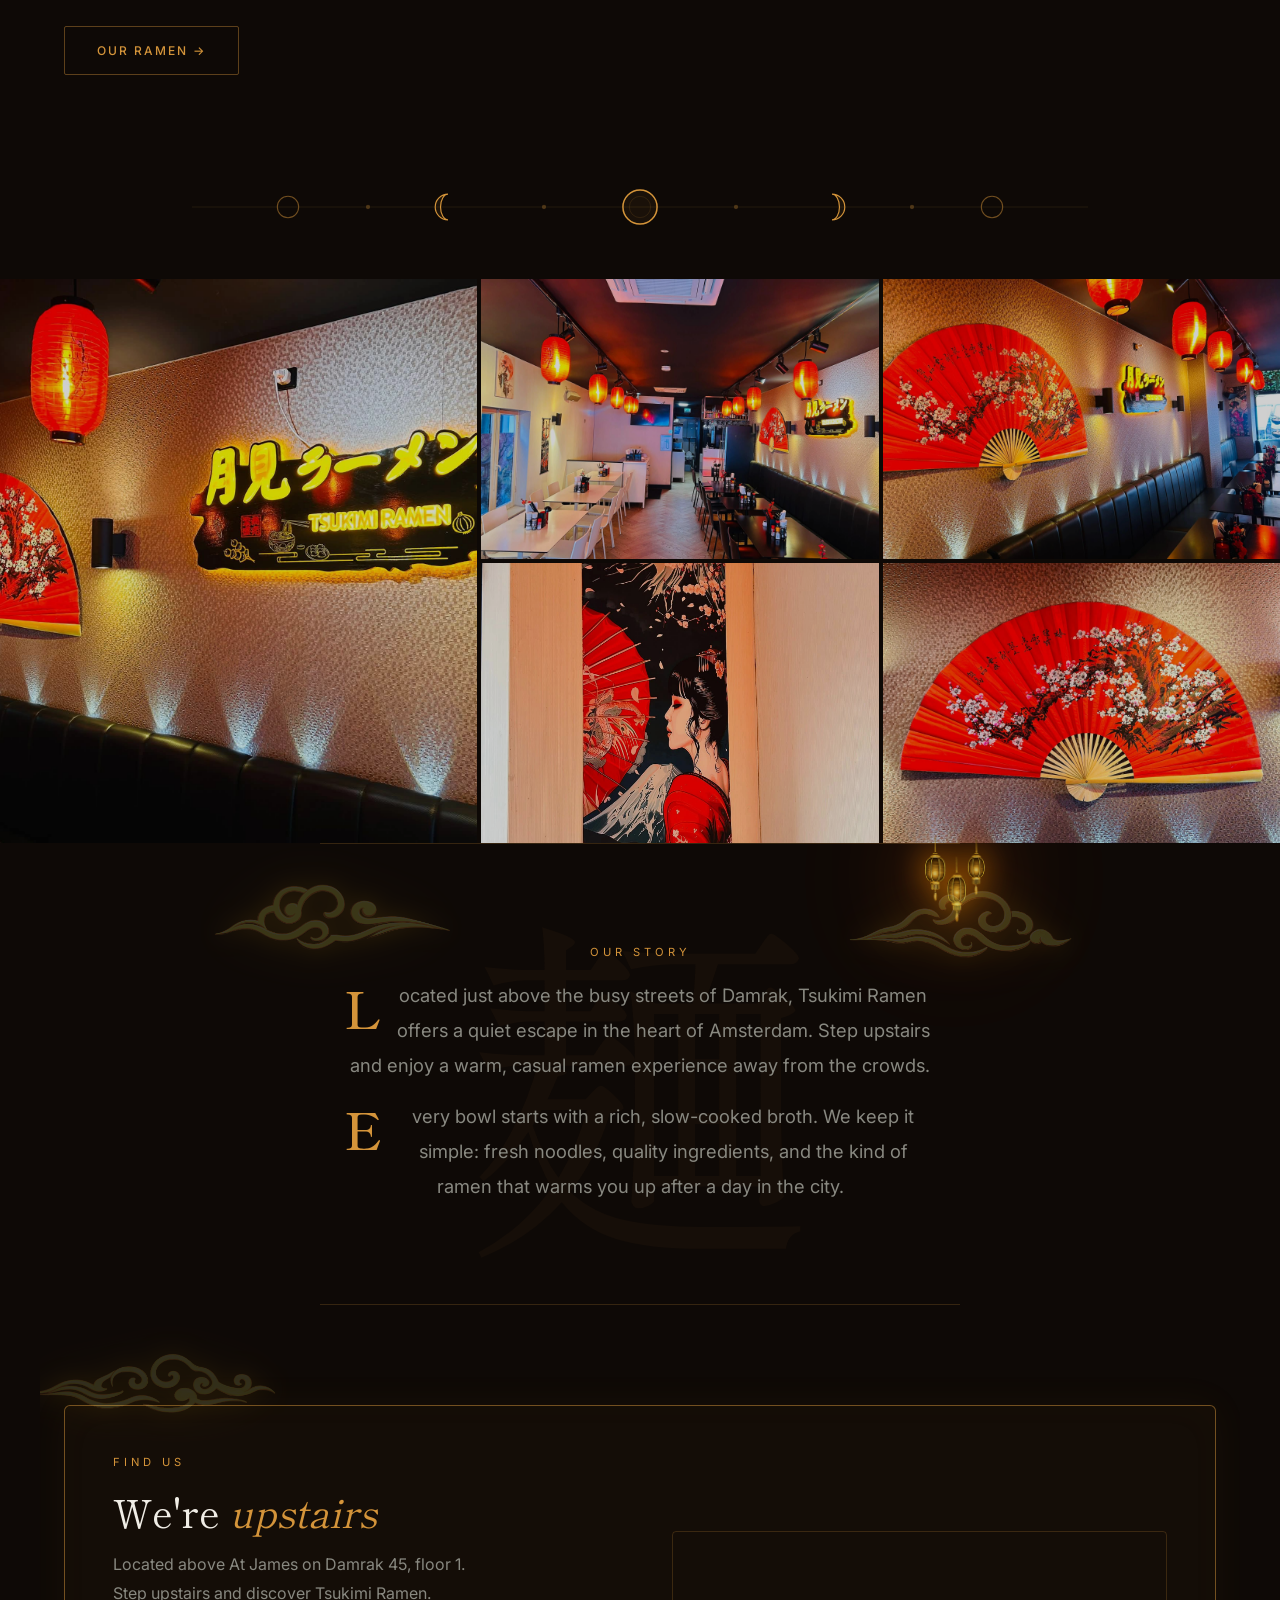
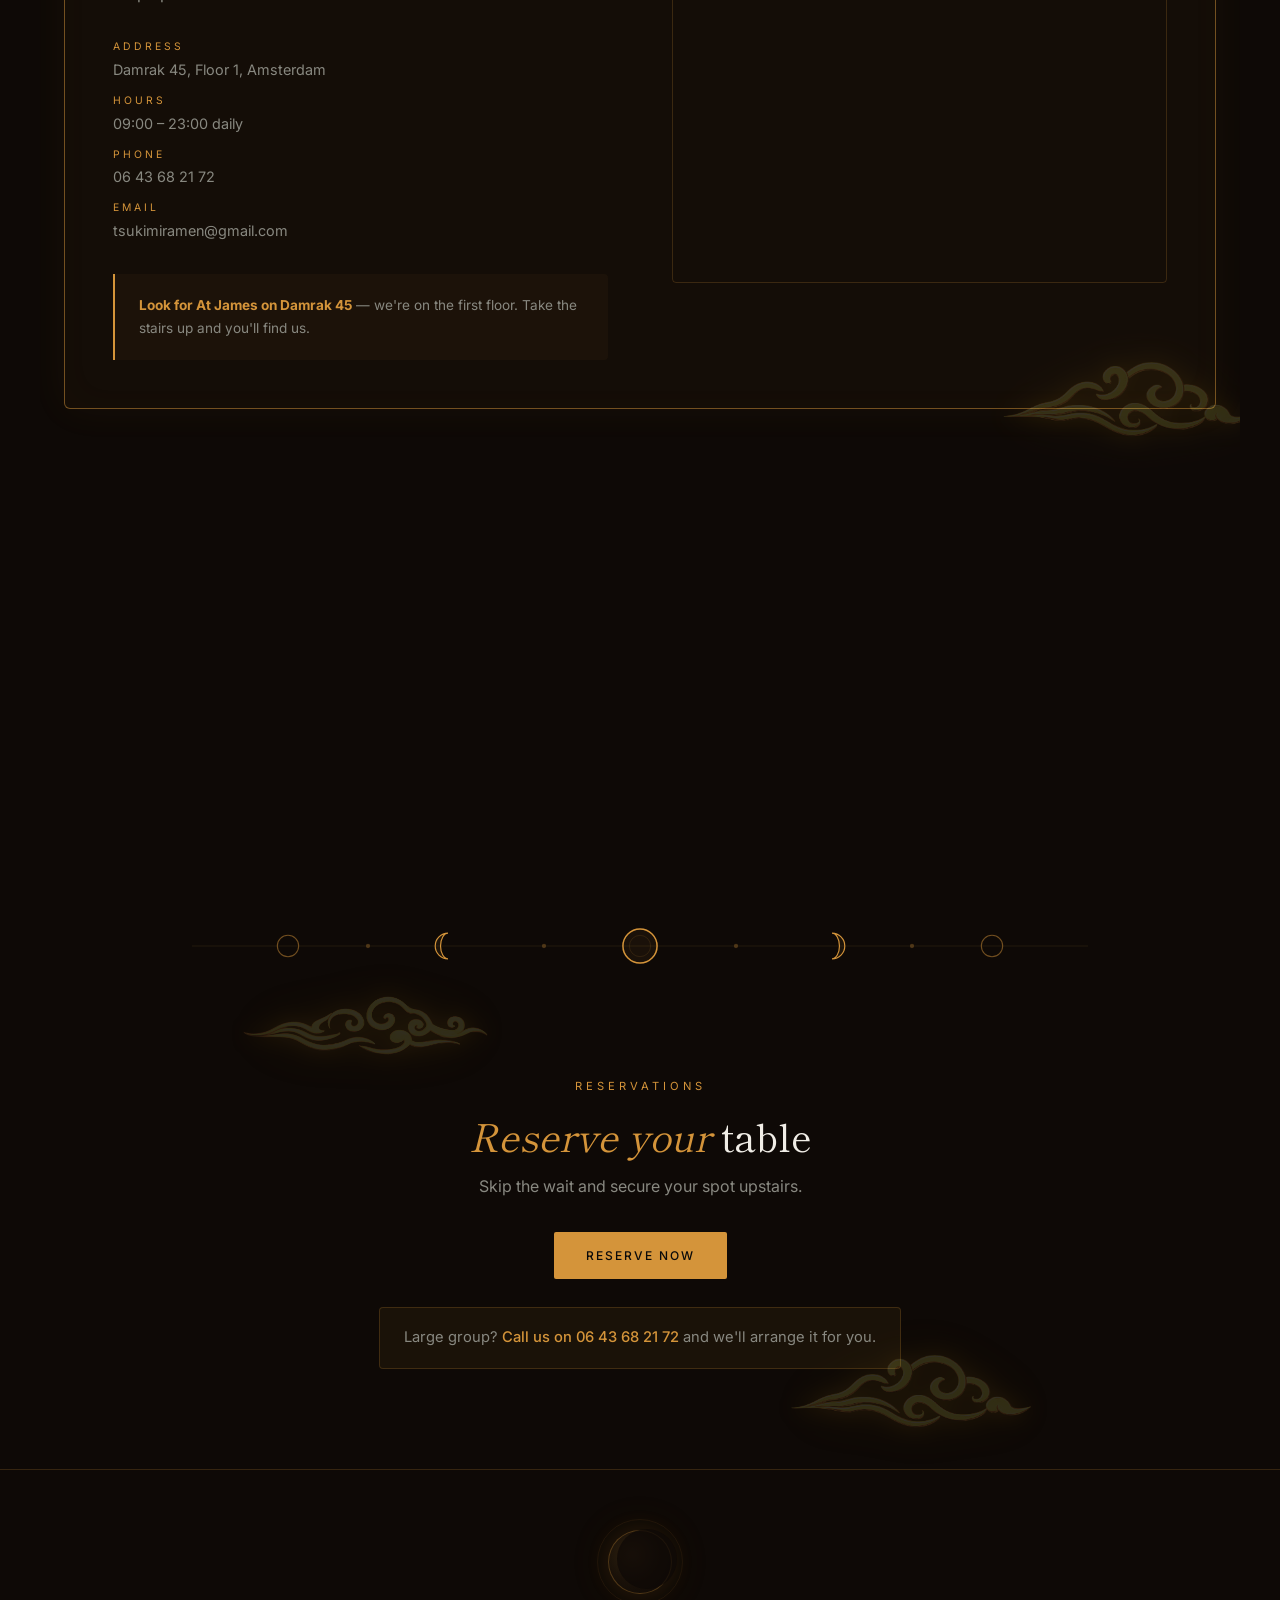
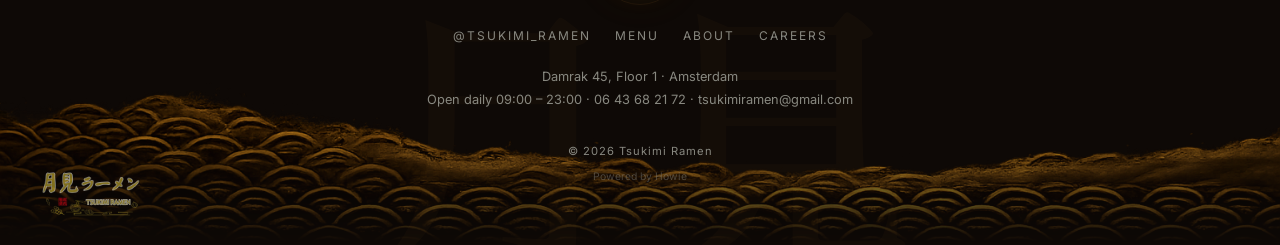
==== commit 3a1127c4: "Logo fix 2" ====
--- a/index.html
+++ b/index.html
@@ -8,7 +8,7 @@
   <meta name="keywords" content="ramen Amsterdam, Japanese restaurant Amsterdam, Tsukimi Ramen, Damrak ramen, tonkotsu ramen, ramen Centrum Amsterdam">
   <meta name="robots" content="index, follow">
   <link rel="canonical" href="https://tsukimi-ramen.com/">
-  <link rel="icon" type="image/x-icon" href="images/logo.png">
+  <link rel="icon" type="image/x-icon" href="images/Moon_logo.png">
 
   <!-- Open Graph -->
   <meta property="og:type" content="website">
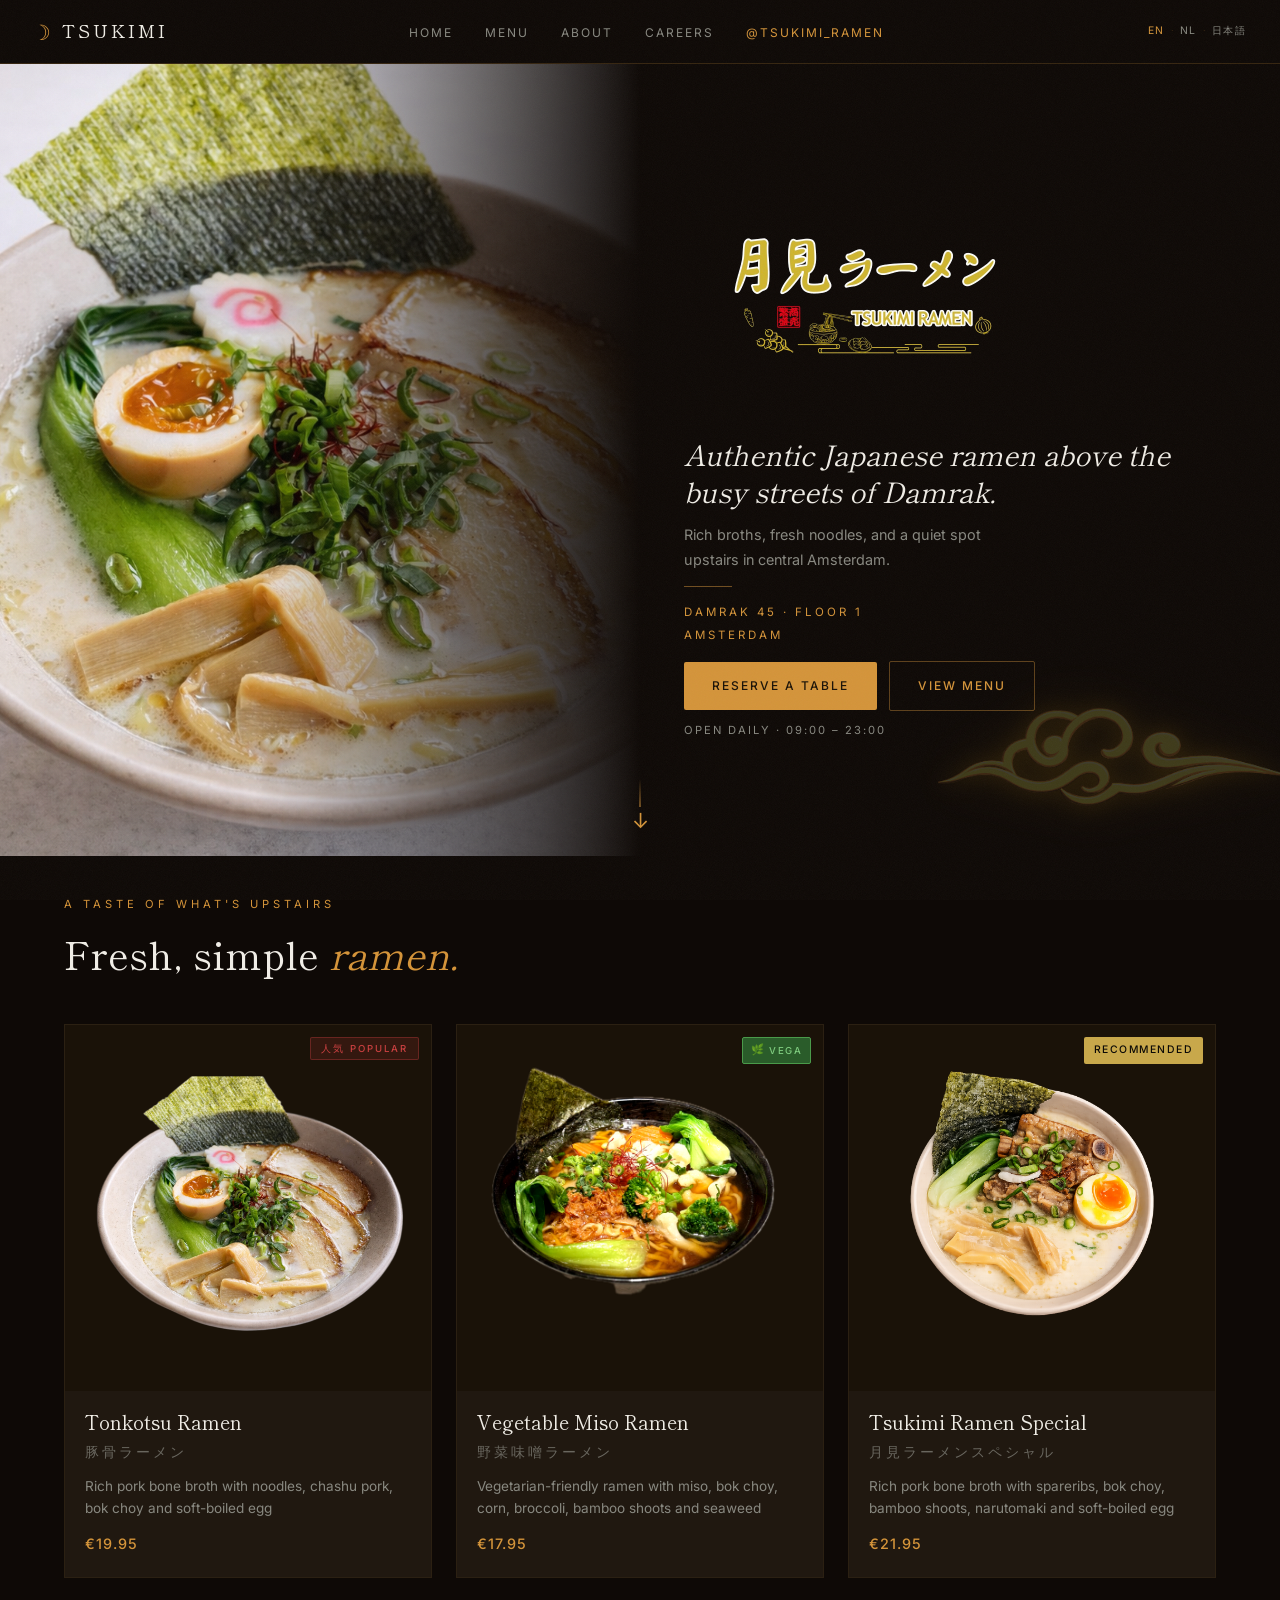
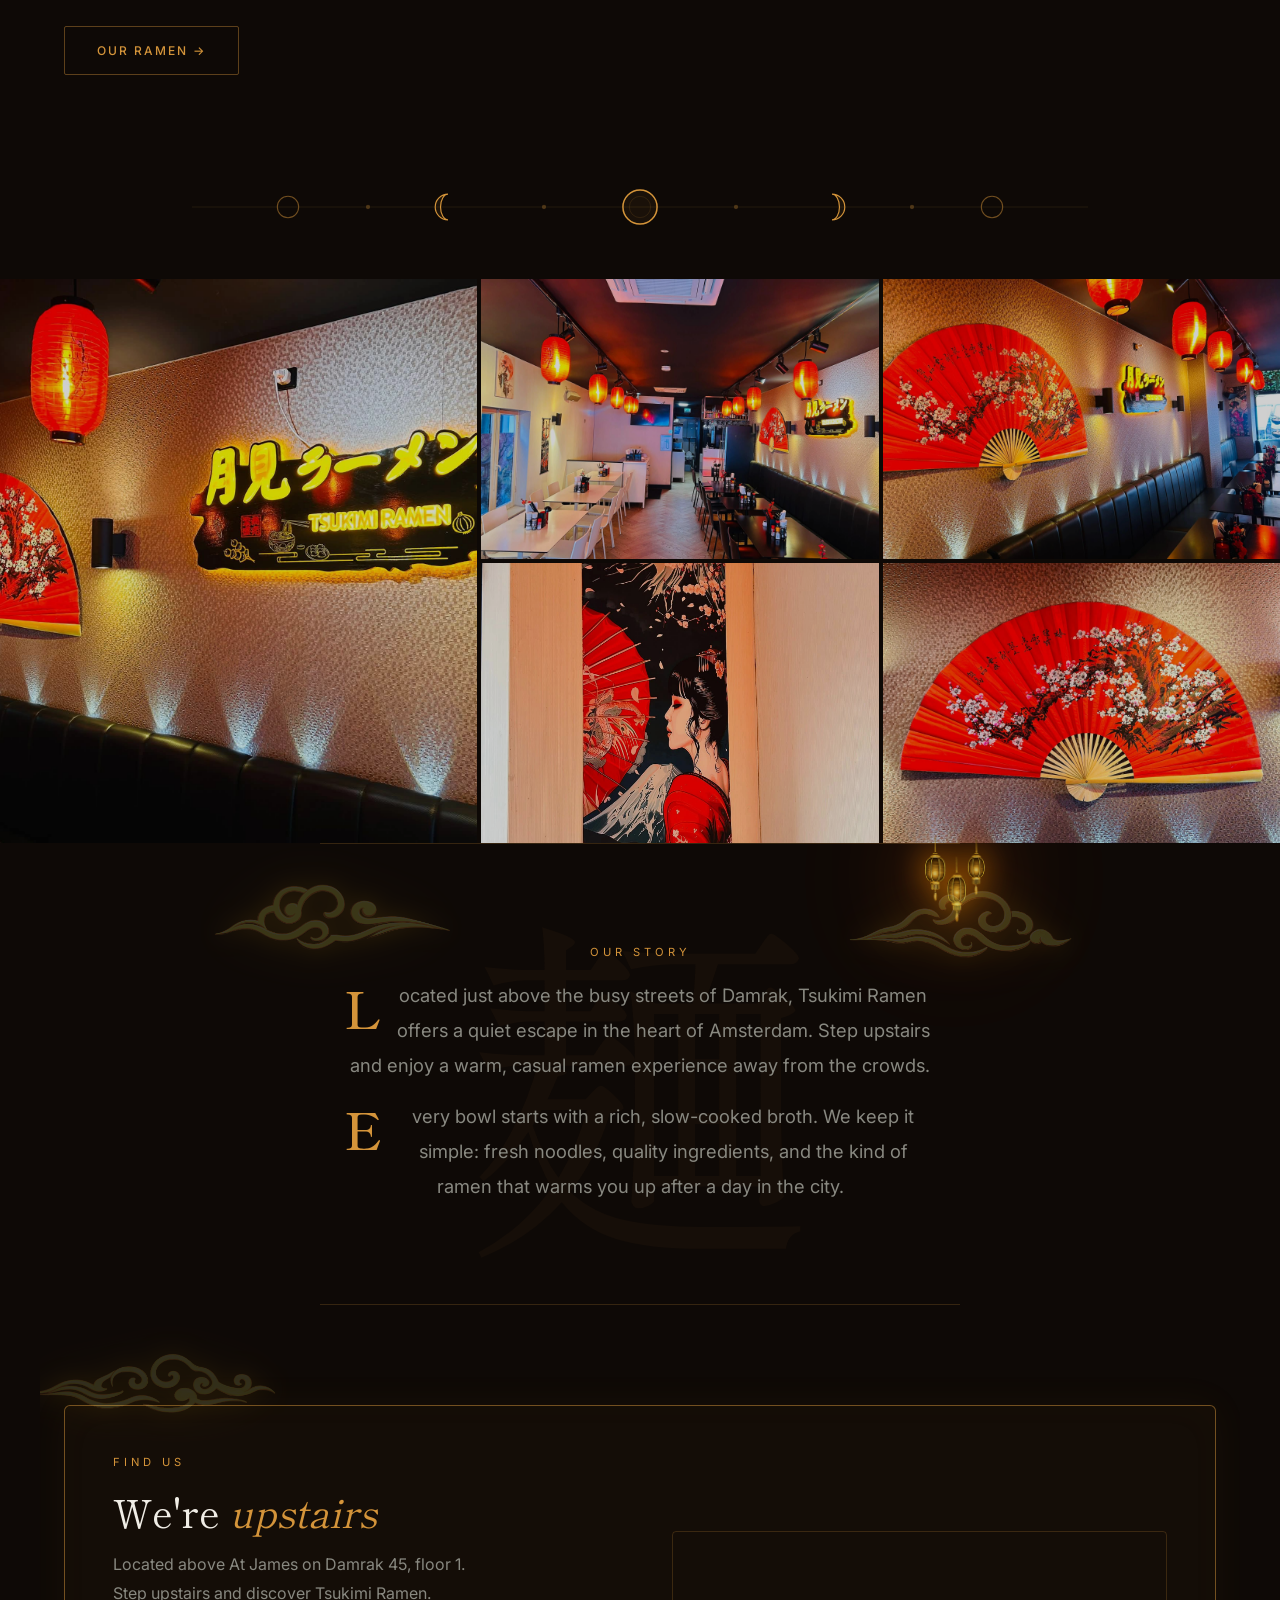
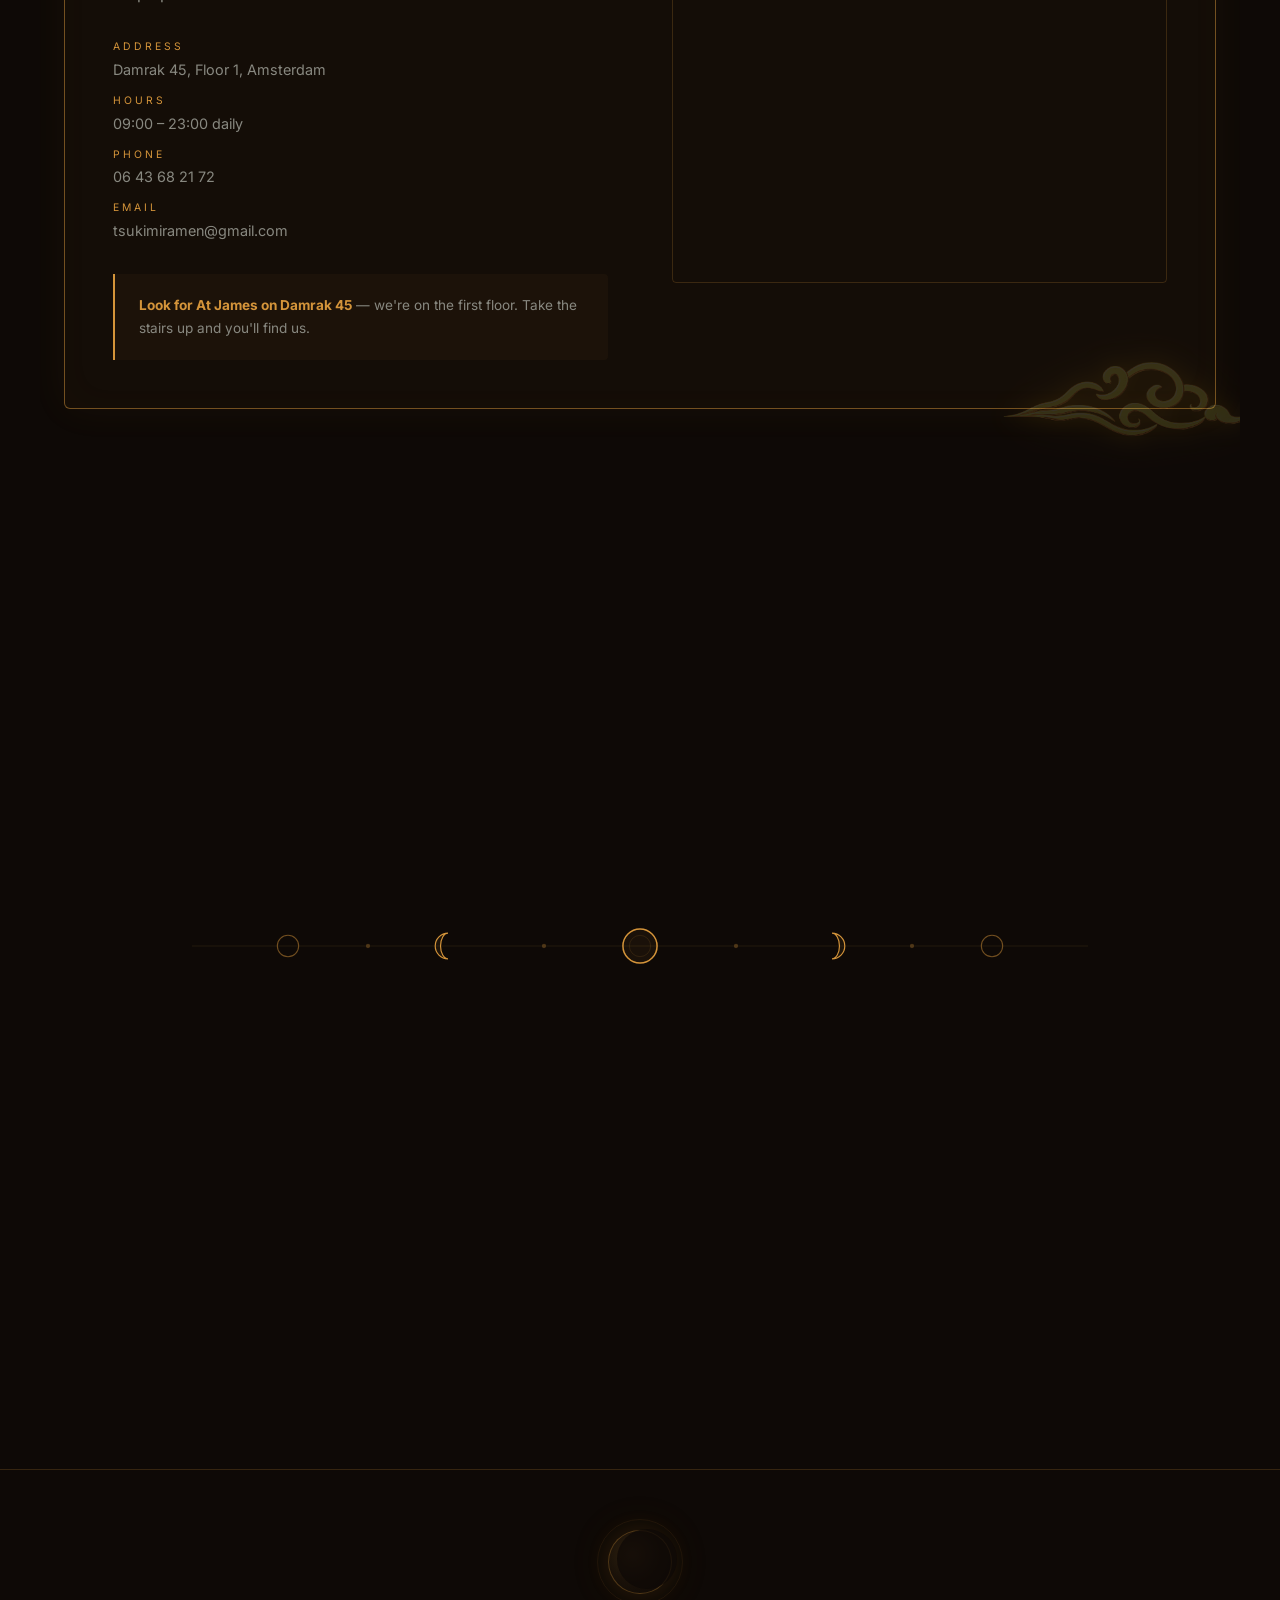
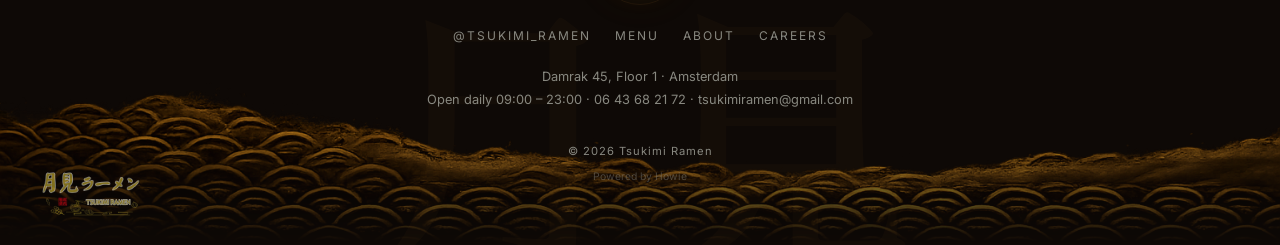
==== commit 7db94bed: "Logo fix 3" ====
--- a/index.html
+++ b/index.html
@@ -8,7 +8,10 @@
   <meta name="keywords" content="ramen Amsterdam, Japanese restaurant Amsterdam, Tsukimi Ramen, Damrak ramen, tonkotsu ramen, ramen Centrum Amsterdam">
   <meta name="robots" content="index, follow">
   <link rel="canonical" href="https://tsukimi-ramen.com/">
-  <link rel="icon" type="image/x-icon" href="images/Moon_logo.png">
+  <link rel="icon" type="image/x-icon" href="images/favicon.ico?v=2">
+  <link rel="icon" type="image/png" sizes="32x32" href="/images/favicon-32x32.png?v=2">
+  <link rel="icon" type="image/png" sizes="16x16" href="/images/favicon-16x16.png?v=2">
+  <link rel="apple-touch-icon" sizes="180x180" href="/images/apple-touch-icon.png?v=2">
 
   <!-- Open Graph -->
   <meta property="og:type" content="website">
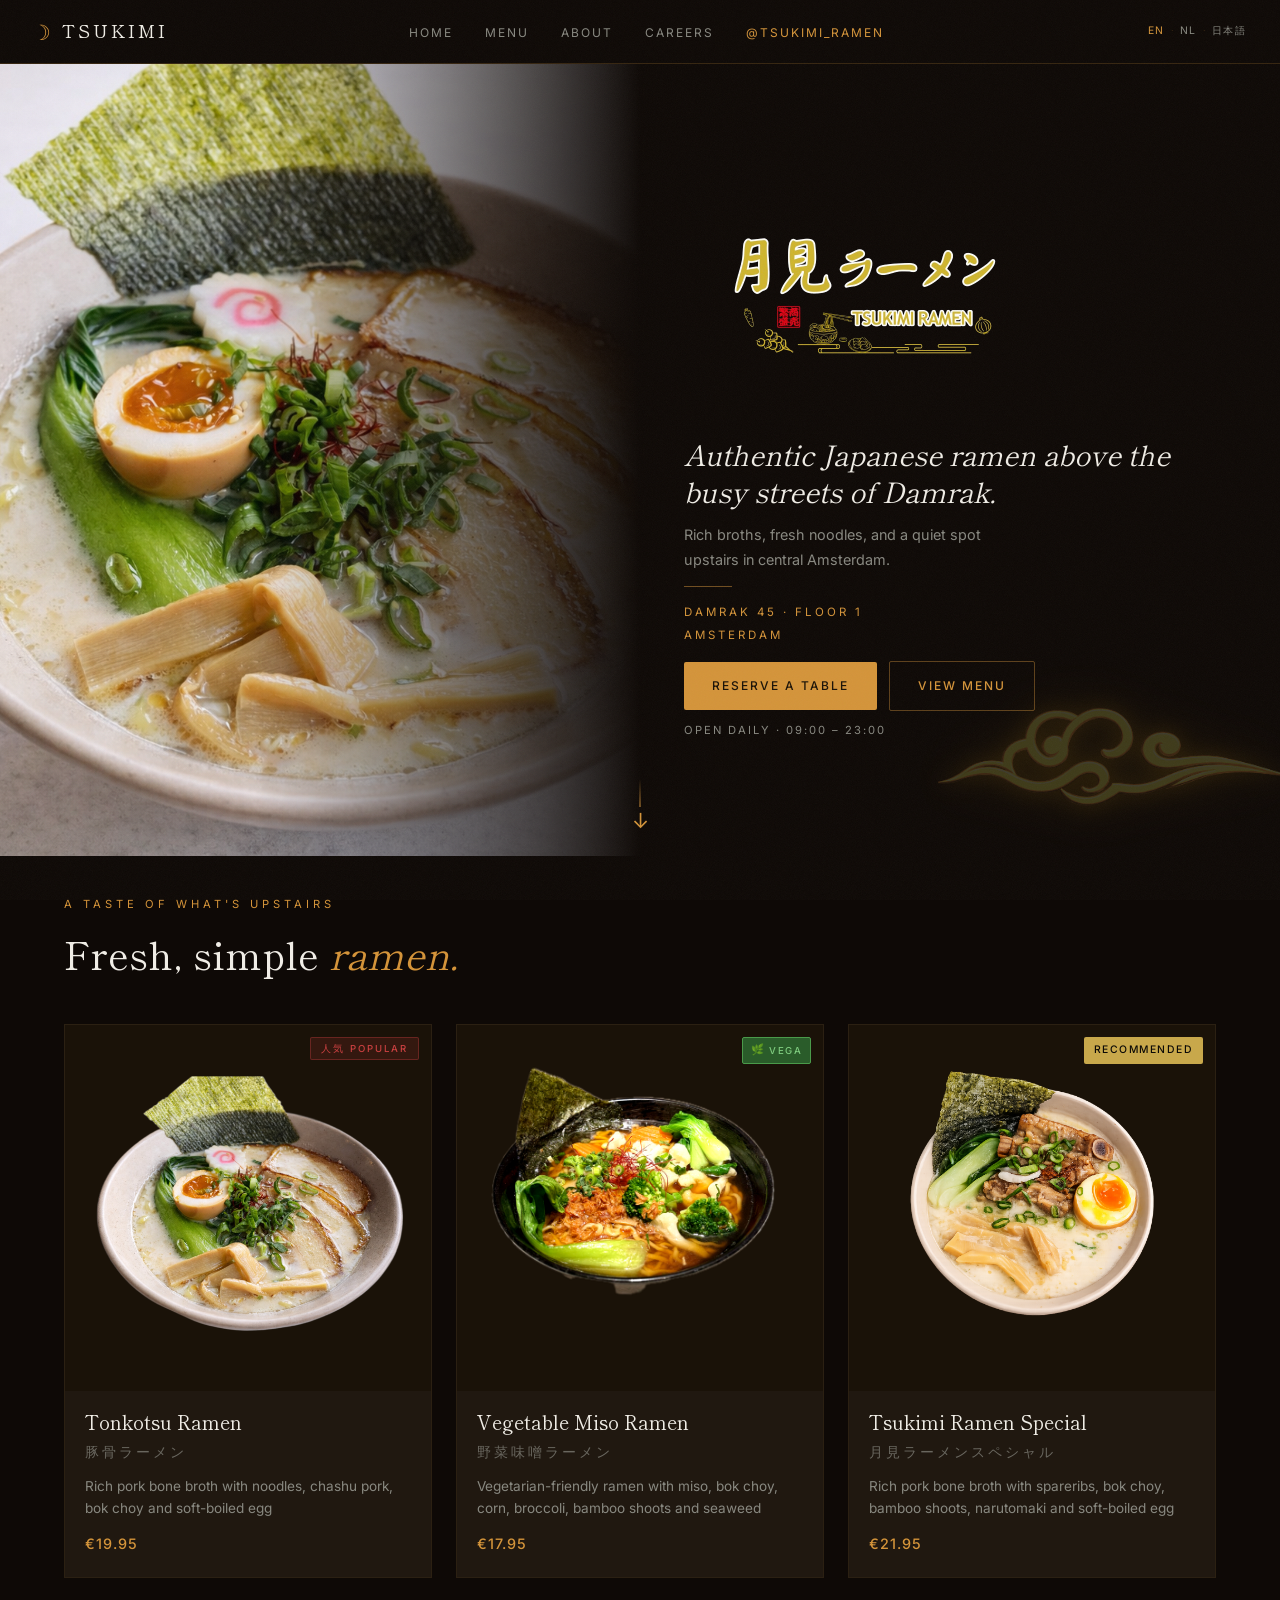
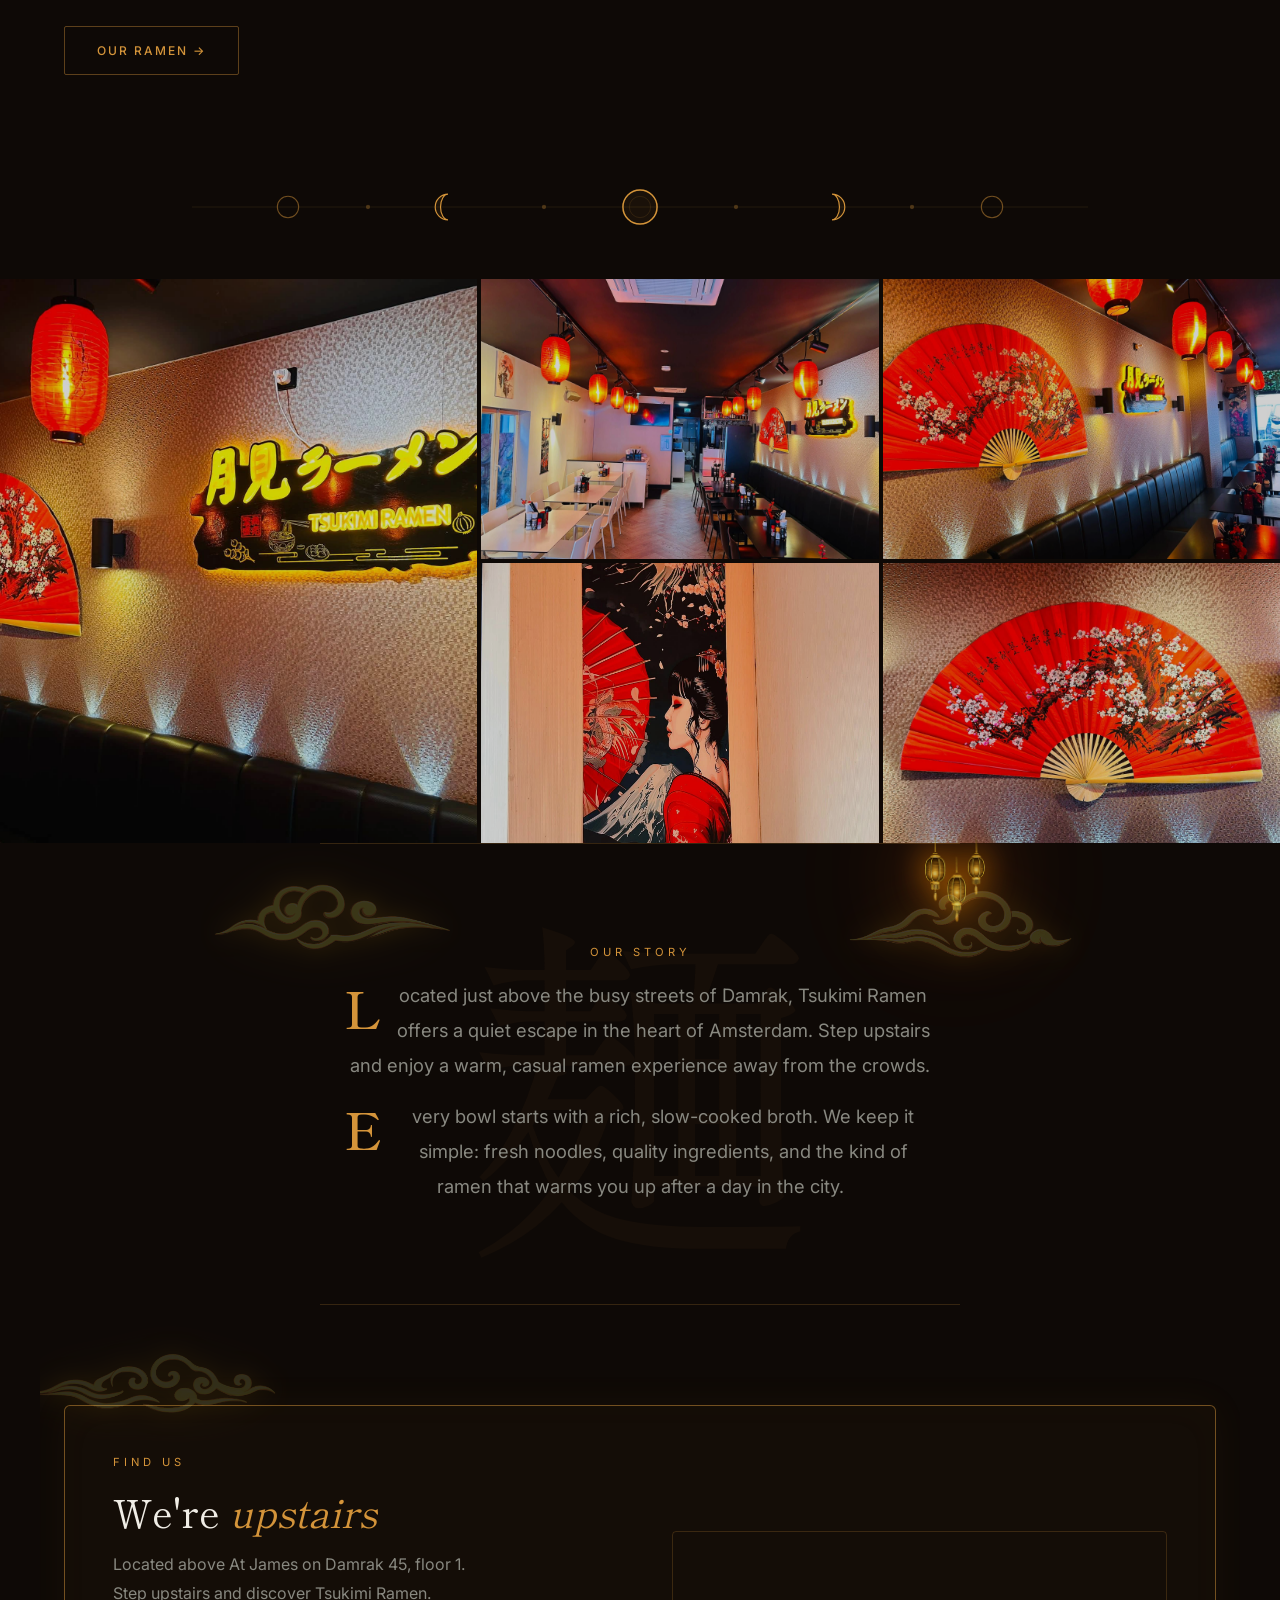
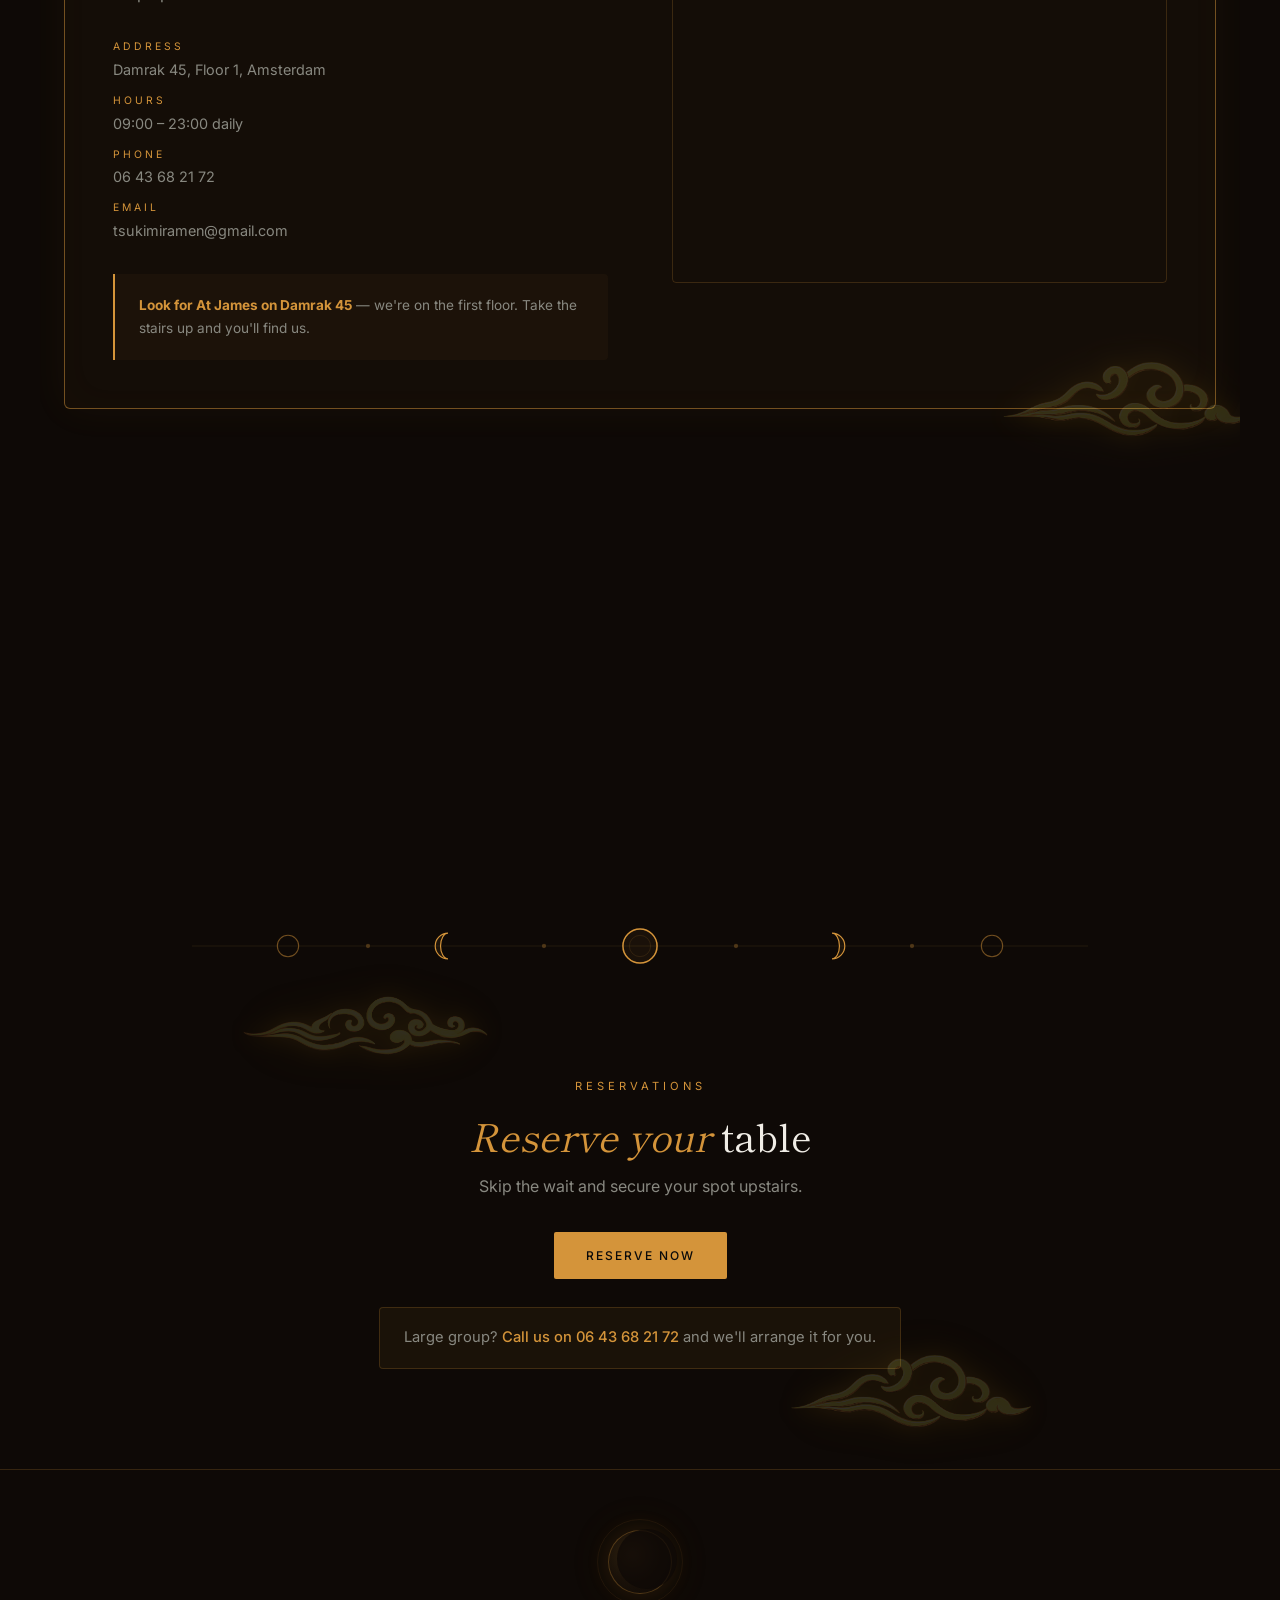
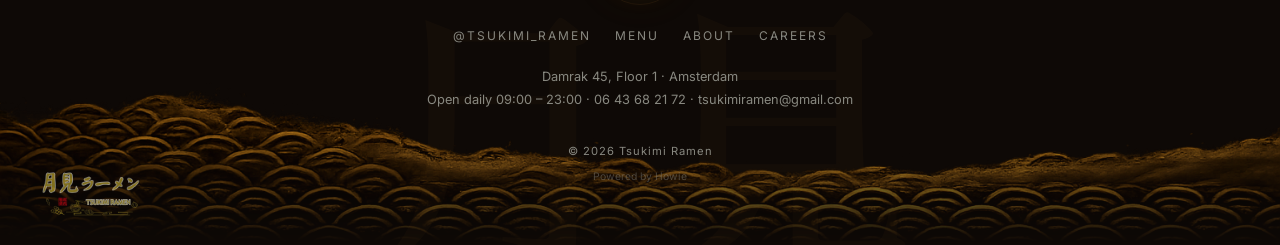
==== commit a8628f0d: "Logo Fix 4 + clean up" ====
--- a/index.html
+++ b/index.html
@@ -8,7 +8,7 @@
   <meta name="keywords" content="ramen Amsterdam, Japanese restaurant Amsterdam, Tsukimi Ramen, Damrak ramen, tonkotsu ramen, ramen Centrum Amsterdam">
   <meta name="robots" content="index, follow">
   <link rel="canonical" href="https://tsukimi-ramen.com/">
-  <link rel="icon" type="image/x-icon" href="images/favicon.ico?v=2">
+  <link rel="icon" type="image/x-icon" href="/images/favicon.ico?v=2">
   <link rel="icon" type="image/png" sizes="32x32" href="/images/favicon-32x32.png?v=2">
   <link rel="icon" type="image/png" sizes="16x16" href="/images/favicon-16x16.png?v=2">
   <link rel="apple-touch-icon" sizes="180x180" href="/images/apple-touch-icon.png?v=2">
@@ -29,7 +29,6 @@
   <meta name="twitter:description" content="Fresh broths, handmade noodles, and a cosy spot upstairs at Damrak 45, Floor 1, Amsterdam.">
   <meta name="twitter:image" content="https://tsukimi-ramen.com/tsukimifotos/tsukimiramen-sfeer-2.jpg">
 
-  <link rel="icon" href="images/logo.png" type="image/png">
 
   <!-- JSON-LD Restaurant Schema -->
   <script type="application/ld+json">
